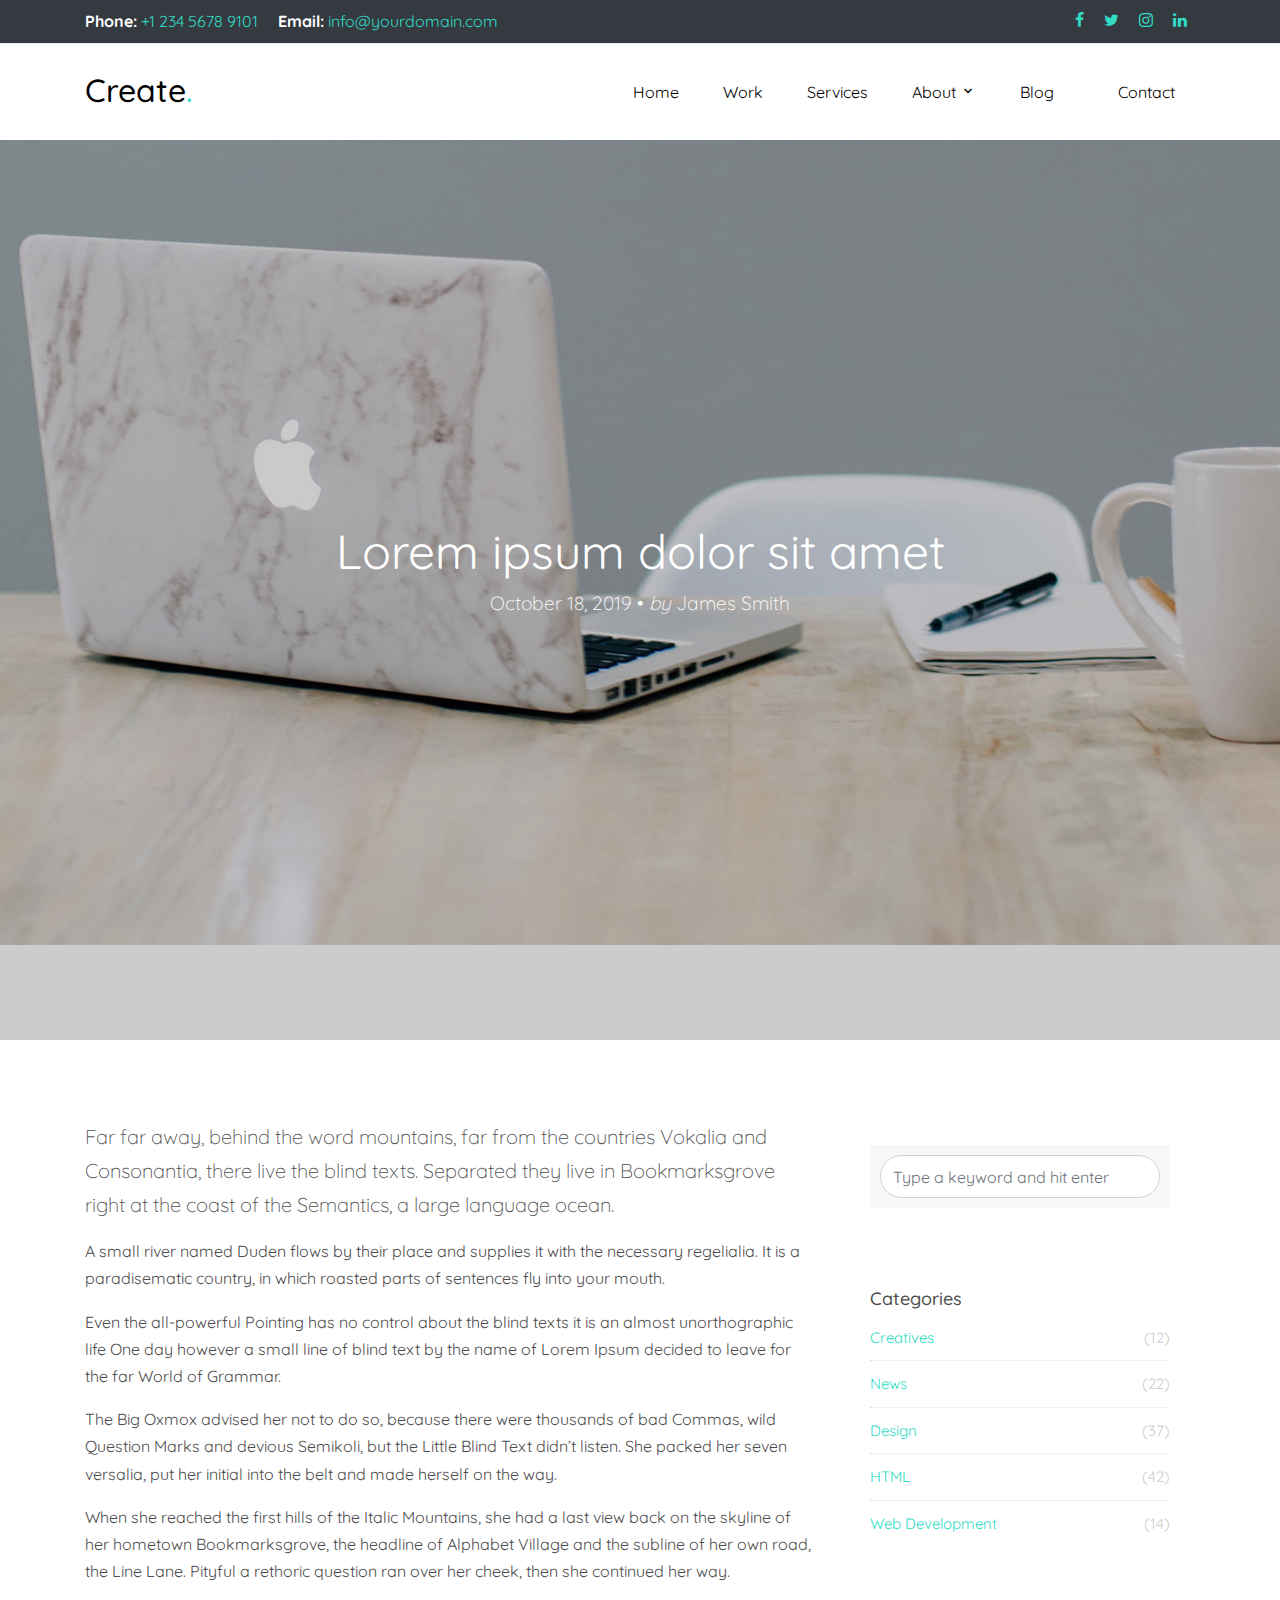
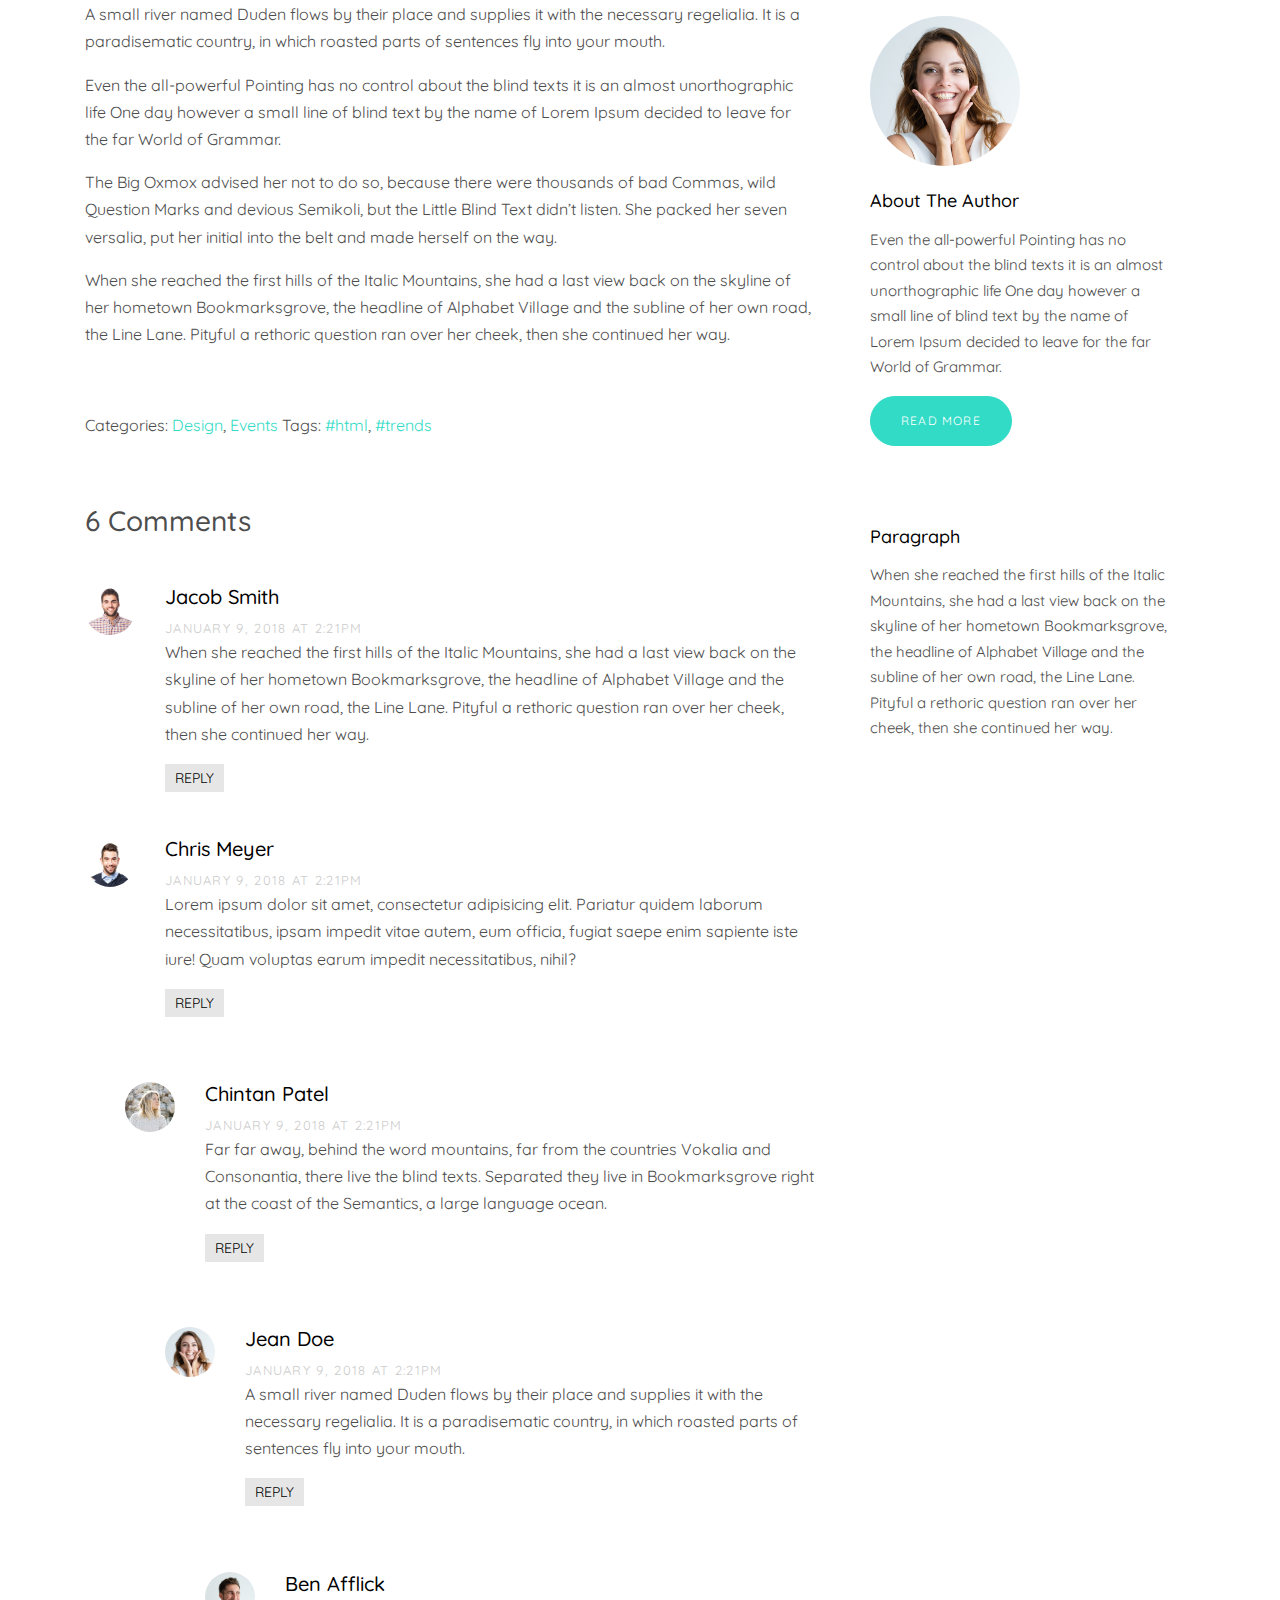
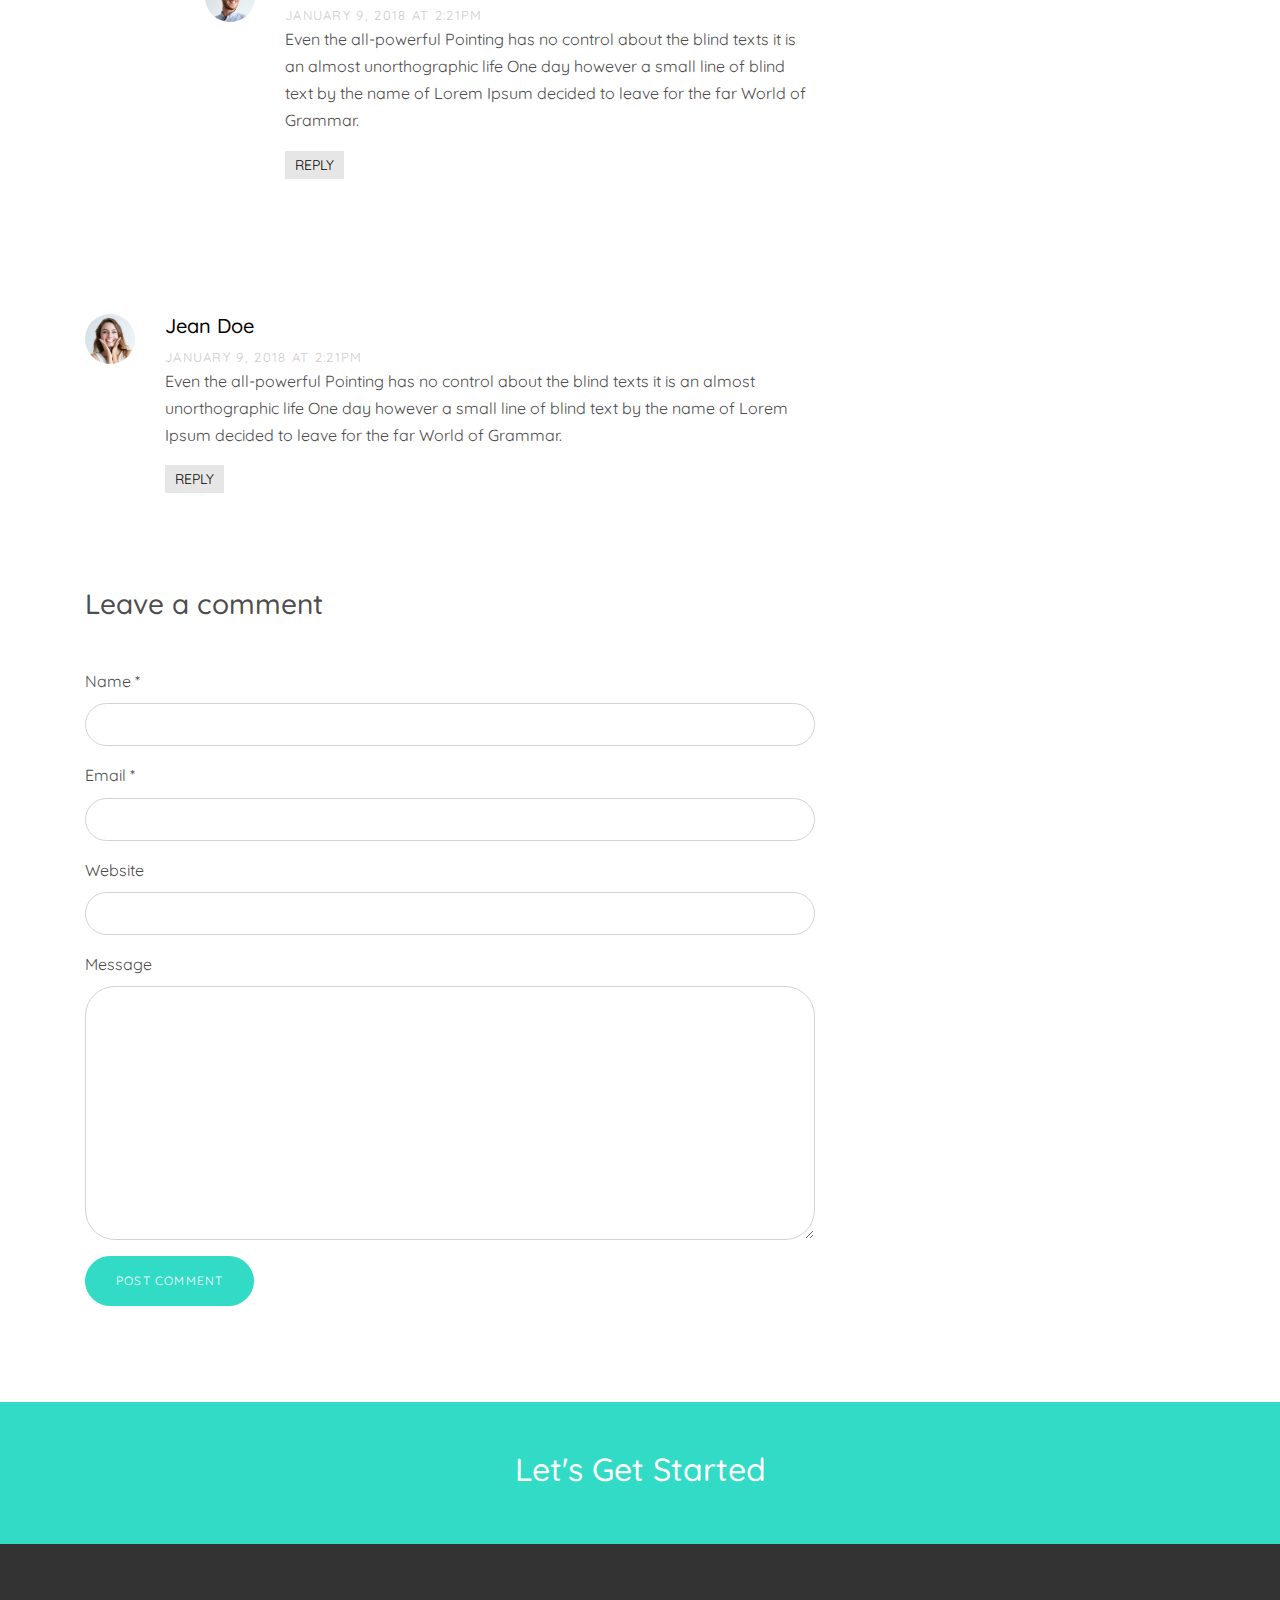
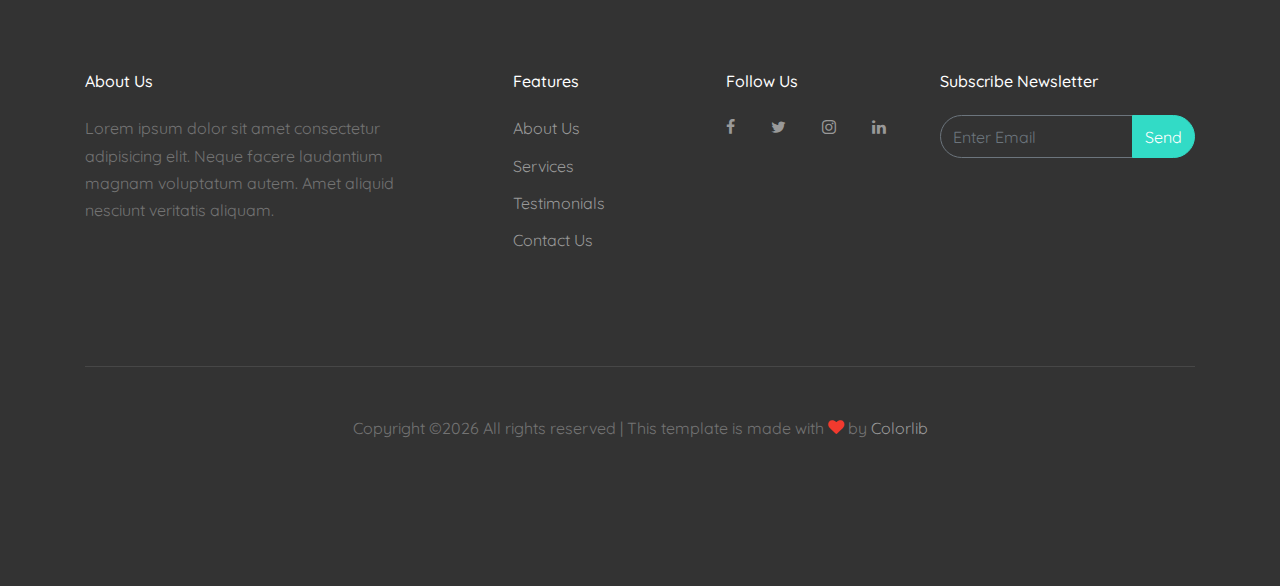
==== single.html @ a34c6e36 "Initial commit" ====
<!DOCTYPE html>
<html lang="en">
  <head>
    <title>Create &mdash; Onepage Website Template by Colorlib</title>
    <meta charset="utf-8">
    <meta name="viewport" content="width=device-width, initial-scale=1, shrink-to-fit=no">

    <link href="https://fonts.googleapis.com/css?family=Quicksand:300,400,500,700,900" rel="stylesheet">
    <link rel="stylesheet" href="fonts/icomoon/style.css">

    <link rel="stylesheet" href="css/bootstrap.min.css">
    <link rel="stylesheet" href="css/jquery-ui.css">
    <link rel="stylesheet" href="css/owl.carousel.min.css">
    <link rel="stylesheet" href="css/owl.theme.default.min.css">
    <link rel="stylesheet" href="css/owl.theme.default.min.css">

    <link rel="stylesheet" href="css/jquery.fancybox.min.css">

    <link rel="stylesheet" href="css/bootstrap-datepicker.css">

    <link rel="stylesheet" href="fonts/flaticon/font/flaticon.css">

    <link rel="stylesheet" href="css/aos.css">

    <link rel="stylesheet" href="css/style.css">
    
  </head>
  <body data-spy="scroll" data-target=".site-navbar-target" data-offset="300">
  
  <div class="site-wrap">

    <div class="site-mobile-menu site-navbar-target">
      <div class="site-mobile-menu-header">
        <div class="site-mobile-menu-close mt-3">
          <span class="icon-close2 js-menu-toggle"></span>
        </div>
      </div>
      <div class="site-mobile-menu-body"></div>
    </div>
   
    <div class="border-bottom top-bar py-2 bg-dark" id="home-section">
      <div class="container">
        <div class="row">
          <div class="col-md-6">
            <p class="mb-0">
              <span class="mr-3"><strong class="text-white">Phone:</strong> <a href="tel://#">+1 234 5678 9101</a></span>
              <span><strong class="text-white">Email:</strong> <a href="#">info@yourdomain.com</a></span>
            </p>
          </div>
          <div class="col-md-6">
            <ul class="social-media">
              <li><a href="#" class="p-2"><span class="icon-facebook"></span></a></li>
              <li><a href="#" class="p-2"><span class="icon-twitter"></span></a></li>
              <li><a href="#" class="p-2"><span class="icon-instagram"></span></a></li>
              <li><a href="#" class="p-2"><span class="icon-linkedin"></span></a></li>
            </ul>
          </div>
        </div>
      </div> 
    </div>

    <header class="site-navbar py-4 bg-white js-sticky-header site-navbar-target" role="banner">

      <div class="container">
        <div class="row align-items-center">
          
          <div class="col-11 col-xl-2">
            <h1 class="mb-0 site-logo"><a href="index.html" class="text-black h2 mb-0">Create<span class="text-primary">.</span> </a></h1>
          </div>
          <div class="col-12 col-md-10 d-none d-xl-block">
            <nav class="site-navigation position-relative text-right" role="navigation">

              <ul class="site-menu main-menu js-clone-nav mr-auto d-none d-lg-block">
                <li><a href="index.html#home-section" class="nav-link">Home</a></li>
                <li><a href="index.html#work-section" class="nav-link">Work</a></li>
                <li>
                  <a href="index.html#services-section" class="nav-link">Services</a>
                </li>
                <li class="has-children">
                  <a href="index.html#about-section" class="nav-link">About</a>
                  <ul class="dropdown">
                    <li><a href="index.html#about-section">Specialties</a></li>
                    <li><a href="index.html#team-section">Our Team</a></li>
                  </ul>
                </li>
                <li class="active"><a href="#blog-section" class="nav-link">Blog</a></li>
                <li><a href="#contact-section" class="nav-link">Contact</a></li>
              </ul>
            </nav>
          </div>


          <div class="d-inline-block d-xl-none ml-md-0 mr-auto py-3" style="position: relative; top: 3px;"><a href="#" class="site-menu-toggle js-menu-toggle text-black"><span class="icon-menu h3"></span></a></div>

        </div>
      </div>
      
    </header>

  

    <div class="site-blocks-cover overlay" style="background-image: url(images/hero_1.jpg);" data-aos="fade" data-stellar-background-ratio="0.5">
      <div class="container">
        <div class="row align-items-center justify-content-center text-center">

          <div class="col-md-12" data-aos="fade-up" data-aos-delay="400">
                        
            <div class="row justify-content-center mb-4">
              <div class="col-md-8 text-center">
                <h1>Lorem ipsum dolor sit amet</h1>
                <p class="lead">October 18, 2019 &bullet; <em>by</em> James Smith</p>
              </div>
            </div>

          </div>
        </div>
      </div>
    </div>  

    <div class="site-section">
      <div class="container">
        <div class="row">
          <div class="col-md-8 blog-content">
            <p class="lead">Far far away, behind the word mountains, far from the countries Vokalia and Consonantia, there live the blind texts. Separated they live in Bookmarksgrove right at the coast of the Semantics, a large language ocean.</p>
            <p>A small river named Duden flows by their place and supplies it with the necessary regelialia. It is a paradisematic country, in which roasted parts of sentences fly into your mouth.</p>

            <blockquote><p>Even the all-powerful Pointing has no control about the blind texts it is an almost unorthographic life One day however a small line of blind text by the name of Lorem Ipsum decided to leave for the far World of Grammar.</p></blockquote>

            <p>The Big Oxmox advised her not to do so, because there were thousands of bad Commas, wild Question Marks and devious Semikoli, but the Little Blind Text didn’t listen. She packed her seven versalia, put her initial into the belt and made herself on the way.</p>

            <p>When she reached the first hills of the Italic Mountains, she had a last view back on the skyline of her hometown Bookmarksgrove, the headline of Alphabet Village and the subline of her own road, the Line Lane. Pityful a rethoric question ran over her cheek, then she continued her way.</p>

            <p>A small river named Duden flows by their place and supplies it with the necessary regelialia. It is a paradisematic country, in which roasted parts of sentences fly into your mouth.</p>

            <blockquote><p>Even the all-powerful Pointing has no control about the blind texts it is an almost unorthographic life One day however a small line of blind text by the name of Lorem Ipsum decided to leave for the far World of Grammar.</p></blockquote>

            <p>The Big Oxmox advised her not to do so, because there were thousands of bad Commas, wild Question Marks and devious Semikoli, but the Little Blind Text didn’t listen. She packed her seven versalia, put her initial into the belt and made herself on the way.</p>
            
            <p>When she reached the first hills of the Italic Mountains, she had a last view back on the skyline of her hometown Bookmarksgrove, the headline of Alphabet Village and the subline of her own road, the Line Lane. Pityful a rethoric question ran over her cheek, then she continued her way.</p>


            <div class="pt-5">
              <p>Categories:  <a href="#">Design</a>, <a href="#">Events</a>  Tags: <a href="#">#html</a>, <a href="#">#trends</a></p>
            </div>


            <div class="pt-5">
              <h3 class="mb-5">6 Comments</h3>
              <ul class="comment-list">
                <li class="comment">
                  <div class="vcard bio">
                    <img src="images/person_2.jpg" alt="Image">
                  </div>
                  <div class="comment-body">
                    <h3>Jacob Smith</h3>
                    <div class="meta">January 9, 2018 at 2:21pm</div>
                    <p>When she reached the first hills of the Italic Mountains, she had a last view back on the skyline of her hometown Bookmarksgrove, the headline of Alphabet Village and the subline of her own road, the Line Lane. Pityful a rethoric question ran over her cheek, then she continued her way.</p>
                    <p><a href="#" class="reply">Reply</a></p>
                  </div>
                </li>

                <li class="comment">
                  <div class="vcard bio">
                    <img src="images/person_3.jpg" alt="Image">
                  </div>
                  <div class="comment-body">
                    <h3>Chris Meyer</h3>
                    <div class="meta">January 9, 2018 at 2:21pm</div>
                    <p>Lorem ipsum dolor sit amet, consectetur adipisicing elit. Pariatur quidem laborum necessitatibus, ipsam impedit vitae autem, eum officia, fugiat saepe enim sapiente iste iure! Quam voluptas earum impedit necessitatibus, nihil?</p>
                    <p><a href="#" class="reply">Reply</a></p>
                  </div>

                  <ul class="children">
                    <li class="comment">
                      <div class="vcard bio">
                        <img src="images/person_5.jpg" alt="Image">
                      </div>
                      <div class="comment-body">
                        <h3>Chintan Patel</h3>
                        <div class="meta">January 9, 2018 at 2:21pm</div>
                        <p>Far far away, behind the word mountains, far from the countries Vokalia and Consonantia, there live the blind texts. Separated they live in Bookmarksgrove right at the coast of the Semantics, a large language ocean.</p>
                        <p><a href="#" class="reply">Reply</a></p>
                      </div>


                      <ul class="children">
                        <li class="comment">
                          <div class="vcard bio">
                            <img src="images/person_1.jpg" alt="Image">
                          </div>
                          <div class="comment-body">
                            <h3>Jean Doe</h3>
                            <div class="meta">January 9, 2018 at 2:21pm</div>
                            <p>A small river named Duden flows by their place and supplies it with the necessary regelialia. It is a paradisematic country, in which roasted parts of sentences fly into your mouth.</p>
                            <p><a href="#" class="reply">Reply</a></p>
                          </div>

                            <ul class="children">
                              <li class="comment">
                                <div class="vcard bio">
                                  <img src="images/person_4.jpg" alt="Image">
                                </div>
                                <div class="comment-body">
                                  <h3>Ben Afflick</h3>
                                  <div class="meta">January 9, 2018 at 2:21pm</div>
                                  <p>Even the all-powerful Pointing has no control about the blind texts it is an almost unorthographic life One day however a small line of blind text by the name of Lorem Ipsum decided to leave for the far World of Grammar.</p>
                                  <p><a href="#" class="reply">Reply</a></p>
                                </div>
                              </li>
                            </ul>
                        </li>
                      </ul>
                    </li>
                  </ul>
                </li>

                <li class="comment">
                  <div class="vcard bio">
                    <img src="images/person_1.jpg" alt="Image">
                  </div>
                  <div class="comment-body">
                    <h3>Jean Doe</h3>
                    <div class="meta">January 9, 2018 at 2:21pm</div>
                    <p>Even the all-powerful Pointing has no control about the blind texts it is an almost unorthographic life One day however a small line of blind text by the name of Lorem Ipsum decided to leave for the far World of Grammar.</p>
                    <p><a href="#" class="reply">Reply</a></p>
                  </div>
                </li>
              </ul>
              <!-- END comment-list -->
              
              <div class="comment-form-wrap pt-5">
                <h3 class="mb-5">Leave a comment</h3>
                <form action="#" class="">
                  <div class="form-group">
                    <label for="name">Name *</label>
                    <input type="text" class="form-control" id="name">
                  </div>
                  <div class="form-group">
                    <label for="email">Email *</label>
                    <input type="email" class="form-control" id="email">
                  </div>
                  <div class="form-group">
                    <label for="website">Website</label>
                    <input type="url" class="form-control" id="website">
                  </div>

                  <div class="form-group">
                    <label for="message">Message</label>
                    <textarea name="" id="message" cols="30" rows="10" class="form-control"></textarea>
                  </div>
                  <div class="form-group">
                    <input type="submit" value="Post Comment" class="btn btn-primary btn-md text-white">
                  </div>

                </form>
              </div>
            </div>

          </div>
          <div class="col-md-4 sidebar">
            <div class="sidebar-box">
              <form action="#" class="search-form">
                <div class="form-group">
                  <span class="icon fa fa-search"></span>
                  <input type="text" class="form-control" placeholder="Type a keyword and hit enter">
                </div>
              </form>
            </div>
            <div class="sidebar-box">
              <div class="categories">
                <h3>Categories</h3>
                <li><a href="#">Creatives <span>(12)</span></a></li>
                <li><a href="#">News <span>(22)</span></a></li>
                <li><a href="#">Design <span>(37)</span></a></li>
                <li><a href="#">HTML <span>(42)</span></a></li>
                <li><a href="#">Web Development <span>(14)</span></a></li>
              </div>
            </div>
            <div class="sidebar-box">
              <img src="images/person_1.jpg" alt="Image" class="img-fluid mb-4 w-50 rounded-circle">
              <h3 class="text-black">About The Author</h3>
              <p>Even the all-powerful Pointing has no control about the blind texts it is an almost unorthographic life One day however a small line of blind text by the name of Lorem Ipsum decided to leave for the far World of Grammar.</p>
              <p><a href="#" class="btn btn-primary btn-md text-white">Read More</a></p>
            </div>

            <div class="sidebar-box">
              <h3 class="text-black">Paragraph</h3>
              <p>When she reached the first hills of the Italic Mountains, she had a last view back on the skyline of her hometown Bookmarksgrove, the headline of Alphabet Village and the subline of her own road, the Line Lane. Pityful a rethoric question ran over her cheek, then she continued her way.</p>
            </div>
          </div>
        </div>
      </div>
    </div>
    
    
    

    <a href="#" class="bg-primary py-5 d-block">
      <div class="container">
        <div class="row justify-content-center">
          <div class="col-md10"><h2 class="text-white">Let's Get Started</h2></div>
        </div>
      </div>  
    </a>
    
    <footer class="site-footer">
      <div class="container">
        <div class="row">
          <div class="col-md-9">
            <div class="row">
              <div class="col-md-5">
                <h2 class="footer-heading mb-4">About Us</h2>
                <p>Lorem ipsum dolor sit amet consectetur adipisicing elit. Neque facere laudantium magnam voluptatum autem. Amet aliquid nesciunt veritatis aliquam.</p>
              </div>
              <div class="col-md-3 ml-auto">
                <h2 class="footer-heading mb-4">Features</h2>
                <ul class="list-unstyled">
                  <li><a href="#">About Us</a></li>
                  <li><a href="#">Services</a></li>
                  <li><a href="#">Testimonials</a></li>
                  <li><a href="#">Contact Us</a></li>
                </ul>
              </div>
              <div class="col-md-3">
                <h2 class="footer-heading mb-4">Follow Us</h2>
                <a href="#" class="pl-0 pr-3"><span class="icon-facebook"></span></a>
                <a href="#" class="pl-3 pr-3"><span class="icon-twitter"></span></a>
                <a href="#" class="pl-3 pr-3"><span class="icon-instagram"></span></a>
                <a href="#" class="pl-3 pr-3"><span class="icon-linkedin"></span></a>
              </div>
            </div>
          </div>
          <div class="col-md-3">
            <h2 class="footer-heading mb-4">Subscribe Newsletter</h2>
            <form action="#" method="post">
              <div class="input-group mb-3">
                <input type="text" class="form-control border-secondary text-white bg-transparent" placeholder="Enter Email" aria-label="Enter Email" aria-describedby="button-addon2">
                <div class="input-group-append">
                  <button class="btn btn-primary text-white" type="button" id="button-addon2">Send</button>
                </div>
              </div>
            </form>
          </div>
        </div>
        <div class="row pt-5 mt-5 text-center">
          <div class="col-md-12">
            <div class="border-top pt-5">
            <p>
            <!-- Link back to Colorlib can't be removed. Template is licensed under CC BY 3.0. -->
            Copyright &copy;<script>document.write(new Date().getFullYear());</script> All rights reserved | This template is made with <i class="icon-heart text-danger" aria-hidden="true"></i> by <a href="https://colorlib.com" target="_blank" >Colorlib</a>
            <!-- Link back to Colorlib can't be removed. Template is licensed under CC BY 3.0. -->
            </p>
            </div>
          </div>
          
        </div>
      </div>
    </footer>

  </div> <!-- .site-wrap -->

  <script src="js/jquery-3.3.1.min.js"></script>
  <script src="js/jquery-migrate-3.0.1.min.js"></script>
  <script src="js/jquery-ui.js"></script>
  <script src="js/popper.min.js"></script>
  <script src="js/bootstrap.min.js"></script>
  <script src="js/owl.carousel.min.js"></script>
  <script src="js/jquery.stellar.min.js"></script>
  <script src="js/jquery.countdown.min.js"></script>
  <script src="js/bootstrap-datepicker.min.js"></script>
  <script src="js/jquery.easing.1.3.js"></script>
  <script src="js/aos.js"></script>
  <script src="js/jquery.fancybox.min.js"></script>
  <script src="js/jquery.sticky.js"></script>

  
  <script src="js/main.js"></script>
  


  </body>
</html>
---- fonts/icomoon/style.css ----
@font-face {
  font-family: 'icomoon';
  src:  url('fonts/icomoon.eot?10si43');
  src:  url('fonts/icomoon.eot?10si43#iefix') format('embedded-opentype'),
    url('fonts/icomoon.ttf?10si43') format('truetype'),
    url('fonts/icomoon.woff?10si43') format('woff'),
    url('fonts/icomoon.svg?10si43#icomoon') format('svg');
  font-weight: normal;
  font-style: normal;
}

[class^="icon-"], [class*=" icon-"] {
  /* use !important to prevent issues with browser extensions that change fonts */
  font-family: 'icomoon' !important;
  speak: none;
  font-style: normal;
  font-weight: normal;
  font-variant: normal;
  text-transform: none;
  line-height: 1;

  /* Better Font Rendering =========== */
  -webkit-font-smoothing: antialiased;
  -moz-osx-font-smoothing: grayscale;
}

.icon-asterisk:before {
  content: "\f069";
}
.icon-plus:before {
  content: "\f067";
}
.icon-question:before {
  content: "\f128";
}
.icon-minus:before {
  content: "\f068";
}
.icon-glass:before {
  content: "\f000";
}
.icon-music:before {
  content: "\f001";
}
.icon-search:before {
  content: "\f002";
}
.icon-envelope-o:before {
  content: "\f003";
}
.icon-heart:before {
  content: "\f004";
}
.icon-star:before {
  content: "\f005";
}
.icon-star-o:before {
  content: "\f006";
}
.icon-user:before {
  content: "\f007";
}
.icon-film:before {
  content: "\f008";
}
.icon-th-large:before {
  content: "\f009";
}
.icon-th:before {
  content: "\f00a";
}
.icon-th-list:before {
  content: "\f00b";
}
.icon-check:before {
  content: "\f00c";
}
.icon-close:before {
  content: "\f00d";
}
.icon-remove:before {
  content: "\f00d";
}
.icon-times:before {
  content: "\f00d";
}
.icon-search-plus:before {
  content: "\f00e";
}
.icon-search-minus:before {
  content: "\f010";
}
.icon-power-off:before {
  content: "\f011";
}
.icon-signal:before {
  content: "\f012";
}
.icon-cog:before {
  content: "\f013";
}
.icon-gear:before {
  content: "\f013";
}
.icon-trash-o:before {
  content: "\f014";
}
.icon-home:before {
  content: "\f015";
}
.icon-file-o:before {
  content: "\f016";
}
.icon-clock-o:before {
  content: "\f017";
}
.icon-road:before {
  content: "\f018";
}
.icon-download:before {
  content: "\f019";
}
.icon-arrow-circle-o-down:before {
  content: "\f01a";
}
.icon-arrow-circle-o-up:before {
  content: "\f01b";
}
.icon-inbox:before {
  content: "\f01c";
}
.icon-play-circle-o:before {
  content: "\f01d";
}
.icon-repeat:before {
  content: "\f01e";
}
.icon-rotate-right:before {
  content: "\f01e";
}
.icon-refresh:before {
  content: "\f021";
}
.icon-list-alt:before {
  content: "\f022";
}
.icon-lock:before {
  content: "\f023";
}
.icon-flag:before {
  content: "\f024";
}
.icon-headphones:before {
  content: "\f025";
}
.icon-volume-off:before {
  content: "\f026";
}
.icon-volume-down:before {
  content: "\f027";
}
.icon-volume-up:before {
  content: "\f028";
}
.icon-qrcode:before {
  content: "\f029";
}
.icon-barcode:before {
  content: "\f02a";
}
.icon-tag:before {
  content: "\f02b";
}
.icon-tags:before {
  content: "\f02c";
}
.icon-book:before {
  content: "\f02d";
}
.icon-bookmark:before {
  content: "\f02e";
}
.icon-print:before {
  content: "\f02f";
}
.icon-camera:before {
  content: "\f030";
}
.icon-font:before {
  content: "\f031";
}
.icon-bold:before {
  content: "\f032";
}
.icon-italic:before {
  content: "\f033";
}
.icon-text-height:before {
  content: "\f034";
}
.icon-text-width:before {
  content: "\f035";
}
.icon-align-left:before {
  content: "\f036";
}
.icon-align-center:before {
  content: "\f037";
}
.icon-align-right:before {
  content: "\f038";
}
.icon-align-justify:before {
  content: "\f039";
}
.icon-list:before {
  content: "\f03a";
}
.icon-dedent:before {
  content: "\f03b";
}
.icon-outdent:before {
  content: "\f03b";
}
.icon-indent:before {
  content: "\f03c";
}
.icon-video-camera:before {
  content: "\f03d";
}
.icon-image:before {
  content: "\f03e";
}
.icon-photo:before {
  content: "\f03e";
}
.icon-picture-o:before {
  content: "\f03e";
}
.icon-pencil:before {
  content: "\f040";
}
.icon-map-marker:before {
  content: "\f041";
}
.icon-adjust:before {
  content: "\f042";
}
.icon-tint:before {
  content: "\f043";
}
.icon-edit:before {
  content: "\f044";
}
.icon-pencil-square-o:before {
  content: "\f044";
}
.icon-share-square-o:before {
  content: "\f045";
}
.icon-check-square-o:before {
  content: "\f046";
}
.icon-arrows:before {
  content: "\f047";
}
.icon-step-backward:before {
  content: "\f048";
}
.icon-fast-backward:before {
  content: "\f049";
}
.icon-backward:before {
  content: "\f04a";
}
.icon-play:before {
  content: "\f04b";
}
.icon-pause:before {
  content: "\f04c";
}
.icon-stop:before {
  content: "\f04d";
}
.icon-forward:before {
  content: "\f04e";
}
.icon-fast-forward:before {
  content: "\f050";
}
.icon-step-forward:before {
  content: "\f051";
}
.icon-eject:before {
  content: "\f052";
}
.icon-chevron-left:before {
  content: "\f053";
}
.icon-chevron-right:before {
  content: "\f054";
}
.icon-plus-circle:before {
  content: "\f055";
}
.icon-minus-circle:before {
  content: "\f056";
}
.icon-times-circle:before {
  content: "\f057";
}
.icon-check-circle:before {
  content: "\f058";
}
.icon-question-circle:before {
  content: "\f059";
}
.icon-info-circle:before {
  content: "\f05a";
}
.icon-crosshairs:before {
  content: "\f05b";
}
.icon-times-circle-o:before {
  content: "\f05c";
}
.icon-check-circle-o:before {
  content: "\f05d";
}
.icon-ban:before {
  content: "\f05e";
}
.icon-arrow-left:before {
  content: "\f060";
}
.icon-arrow-right:before {
  content: "\f061";
}
.icon-arrow-up:before {
  content: "\f062";
}
.icon-arrow-down:before {
  content: "\f063";
}
.icon-mail-forward:before {
  content: "\f064";
}
.icon-share:before {
  content: "\f064";
}
.icon-expand:before {
  content: "\f065";
}
.icon-compress:before {
  content: "\f066";
}
.icon-exclamation-circle:before {
  content: "\f06a";
}
.icon-gift:before {
  content: "\f06b";
}
.icon-leaf:before {
  content: "\f06c";
}
.icon-fire:before {
  content: "\f06d";
}
.icon-eye:before {
  content: "\f06e";
}
.icon-eye-slash:before {
  content: "\f070";
}
.icon-exclamation-triangle:before {
  content: "\f071";
}
.icon-warning:before {
  content: "\f071";
}
.icon-plane:before {
  content: "\f072";
}
.icon-calendar:before {
  content: "\f073";
}
.icon-random:before {
  content: "\f074";
}
.icon-comment:before {
  content: "\f075";
}
.icon-magnet:before {
  content: "\f076";
}
.icon-chevron-up:before {
  content: "\f077";
}
.icon-chevron-down:before {
  content: "\f078";
}
.icon-retweet:before {
  content: "\f079";
}
.icon-shopping-cart:before {
  content: "\f07a";
}
.icon-folder:before {
  content: "\f07b";
}
.icon-folder-open:before {
  content: "\f07c";
}
.icon-arrows-v:before {
  content: "\f07d";
}
.icon-arrows-h:before {
  content: "\f07e";
}
.icon-bar-chart:before {
  content: "\f080";
}
.icon-bar-chart-o:before {
  content: "\f080";
}
.icon-twitter-square:before {
  content: "\f081";
}
.icon-facebook-square:before {
  content: "\f082";
}
.icon-camera-retro:before {
  content: "\f083";
}
.icon-key:before {
  content: "\f084";
}
.icon-cogs:before {
  content: "\f085";
}
.icon-gears:before {
  content: "\f085";
}
.icon-comments:before {
  content: "\f086";
}
.icon-thumbs-o-up:before {
  content: "\f087";
}
.icon-thumbs-o-down:before {
  content: "\f088";
}
.icon-star-half:before {
  content: "\f089";
}
.icon-heart-o:before {
  content: "\f08a";
}
.icon-sign-out:before {
  content: "\f08b";
}
.icon-linkedin-square:before {
  content: "\f08c";
}
.icon-thumb-tack:before {
  content: "\f08d";
}
.icon-external-link:before {
  content: "\f08e";
}
.icon-sign-in:before {
  content: "\f090";
}
.icon-trophy:before {
  content: "\f091";
}
.icon-github-square:before {
  content: "\f092";
}
.icon-upload:before {
  content: "\f093";
}
.icon-lemon-o:before {
  content: "\f094";
}
.icon-phone:before {
  content: "\f095";
}
.icon-square-o:before {
  content: "\f096";
}
.icon-bookmark-o:before {
  content: "\f097";
}
.icon-phone-square:before {
  content: "\f098";
}
.icon-twitter:before {
  content: "\f099";
}
.icon-facebook:before {
  content: "\f09a";
}
.icon-facebook-f:before {
  content: "\f09a";
}
.icon-github:before {
  content: "\f09b";
}
.icon-unlock:before {
  content: "\f09c";
}
.icon-credit-card:before {
  content: "\f09d";
}
.icon-feed:before {
  content: "\f09e";
}
.icon-rss:before {
  content: "\f09e";
}
.icon-hdd-o:before {
  content: "\f0a0";
}
.icon-bullhorn:before {
  content: "\f0a1";
}
.icon-bell-o:before {
  content: "\f0a2";
}
.icon-certificate:before {
  content: "\f0a3";
}
.icon-hand-o-right:before {
  content: "\f0a4";
}
.icon-hand-o-left:before {
  content: "\f0a5";
}
.icon-hand-o-up:before {
  content: "\f0a6";
}
.icon-hand-o-down:before {
  content: "\f0a7";
}
.icon-arrow-circle-left:before {
  content: "\f0a8";
}
.icon-arrow-circle-right:before {
  content: "\f0a9";
}
.icon-arrow-circle-up:before {
  content: "\f0aa";
}
.icon-arrow-circle-down:before {
  content: "\f0ab";
}
.icon-globe:before {
  content: "\f0ac";
}
.icon-wrench:before {
  content: "\f0ad";
}
.icon-tasks:before {
  content: "\f0ae";
}
.icon-filter:before {
  content: "\f0b0";
}
.icon-briefcase:before {
  content: "\f0b1";
}
.icon-arrows-alt:before {
  content: "\f0b2";
}
.icon-group:before {
  content: "\f0c0";
}
.icon-users:before {
  content: "\f0c0";
}
.icon-chain:before {
  content: "\f0c1";
}
.icon-link:before {
  content: "\f0c1";
}
.icon-cloud:before {
  content: "\f0c2";
}
.icon-flask:before {
  content: "\f0c3";
}
.icon-cut:before {
  content: "\f0c4";
}
.icon-scissors:before {
  content: "\f0c4";
}
.icon-copy:before {
  content: "\f0c5";
}
.icon-files-o:before {
  content: "\f0c5";
}
.icon-paperclip:before {
  content: "\f0c6";
}
.icon-floppy-o:before {
  content: "\f0c7";
}
.icon-save:before {
  content: "\f0c7";
}
.icon-square:before {
  content: "\f0c8";
}
.icon-bars:before {
  content: "\f0c9";
}
.icon-navicon:before {
  content: "\f0c9";
}
.icon-reorder:before {
  content: "\f0c9";
}
.icon-list-ul:before {
  content: "\f0ca";
}
.icon-list-ol:before {
  content: "\f0cb";
}
.icon-strikethrough:before {
  content: "\f0cc";
}
.icon-underline:before {
  content: "\f0cd";
}
.icon-table:before {
  content: "\f0ce";
}
.icon-magic:before {
  content: "\f0d0";
}
.icon-truck:before {
  content: "\f0d1";
}
.icon-pinterest:before {
  content: "\f0d2";
}
.icon-pinterest-square:before {
  content: "\f0d3";
}
.icon-google-plus-square:before {
  content: "\f0d4";
}
.icon-google-plus:before {
  content: "\f0d5";
}
.icon-money:before {
  content: "\f0d6";
}
.icon-caret-down:before {
  content: "\f0d7";
}
.icon-caret-up:before {
  content: "\f0d8";
}
.icon-caret-left:before {
  content: "\f0d9";
}
.icon-caret-right:before {
  content: "\f0da";
}
.icon-columns:before {
  content: "\f0db";
}
.icon-sort:before {
  content: "\f0dc";
}
.icon-unsorted:before {
  content: "\f0dc";
}
.icon-sort-desc:before {
  content: "\f0dd";
}
.icon-sort-down:before {
  content: "\f0dd";
}
.icon-sort-asc:before {
  content: "\f0de";
}
.icon-sort-up:before {
  content: "\f0de";
}
.icon-envelope:before {
  content: "\f0e0";
}
.icon-linkedin:before {
  content: "\f0e1";
}
.icon-rotate-left:before {
  content: "\f0e2";
}
.icon-undo:before {
  content: "\f0e2";
}
.icon-gavel:before {
  content: "\f0e3";
}
.icon-legal:before {
  content: "\f0e3";
}
.icon-dashboard:before {
  content: "\f0e4";
}
.icon-tachometer:before {
  content: "\f0e4";
}
.icon-comment-o:before {
  content: "\f0e5";
}
.icon-comments-o:before {
  content: "\f0e6";
}
.icon-bolt:before {
  content: "\f0e7";
}
.icon-flash:before {
  content: "\f0e7";
}
.icon-sitemap:before {
  content: "\f0e8";
}
.icon-umbrella:before {
  content: "\f0e9";
}
.icon-clipboard:before {
  content: "\f0ea";
}
.icon-paste:before {
  content: "\f0ea";
}
.icon-lightbulb-o:before {
  content: "\f0eb";
}
.icon-exchange:before {
  content: "\f0ec";
}
.icon-cloud-download:before {
  content: "\f0ed";
}
.icon-cloud-upload:before {
  content: "\f0ee";
}
.icon-user-md:before {
  content: "\f0f0";
}
.icon-stethoscope:before {
  content: "\f0f1";
}
.icon-suitcase:before {
  content: "\f0f2";
}
.icon-bell:before {
  content: "\f0f3";
}
.icon-coffee:before {
  content: "\f0f4";
}
.icon-cutlery:before {
  content: "\f0f5";
}
.icon-file-text-o:before {
  content: "\f0f6";
}
.icon-building-o:before {
  content: "\f0f7";
}
.icon-hospital-o:before {
  content: "\f0f8";
}
.icon-ambulance:before {
  content: "\f0f9";
}
.icon-medkit:before {
  content: "\f0fa";
}
.icon-fighter-jet:before {
  content: "\f0fb";
}
.icon-beer:before {
  content: "\f0fc";
}
.icon-h-square:before {
  content: "\f0fd";
}
.icon-plus-square:before {
  content: "\f0fe";
}
.icon-angle-double-left:before {
  content: "\f100";
}
.icon-angle-double-right:before {
  content: "\f101";
}
.icon-angle-double-up:before {
  content: "\f102";
}
.icon-angle-double-down:before {
  content: "\f103";
}
.icon-angle-left:before {
  content: "\f104";
}
.icon-angle-right:before {
  content: "\f105";
}
.icon-angle-up:before {
  content: "\f106";
}
.icon-angle-down:before {
  content: "\f107";
}
.icon-desktop:before {
  content: "\f108";
}
.icon-laptop:before {
  content: "\f109";
}
.icon-tablet:before {
  content: "\f10a";
}
.icon-mobile:before {
  content: "\f10b";
}
.icon-mobile-phone:before {
  content: "\f10b";
}
.icon-circle-o:before {
  content: "\f10c";
}
.icon-quote-left:before {
  content: "\f10d";
}
.icon-quote-right:before {
  content: "\f10e";
}
.icon-spinner:before {
  content: "\f110";
}
.icon-circle:before {
  content: "\f111";
}
.icon-mail-reply:before {
  content: "\f112";
}
.icon-reply:before {
  content: "\f112";
}
.icon-github-alt:before {
  content: "\f113";
}
.icon-folder-o:before {
  content: "\f114";
}
.icon-folder-open-o:before {
  content: "\f115";
}
.icon-smile-o:before {
  content: "\f118";
}
.icon-frown-o:before {
  content: "\f119";
}
.icon-meh-o:before {
  content: "\f11a";
}
.icon-gamepad:before {
  content: "\f11b";
}
.icon-keyboard-o:before {
  content: "\f11c";
}
.icon-flag-o:before {
  content: "\f11d";
}
.icon-flag-checkered:before {
  content: "\f11e";
}
.icon-terminal:before {
  content: "\f120";
}
.icon-code:before {
  content: "\f121";
}
.icon-mail-reply-all:before {
  content: "\f122";
}
.icon-reply-all:before {
  content: "\f122";
}
.icon-star-half-empty:before {
  content: "\f123";
}
.icon-star-half-full:before {
  content: "\f123";
}
.icon-star-half-o:before {
  content: "\f123";
}
.icon-location-arrow:before {
  content: "\f124";
}
.icon-crop:before {
  content: "\f125";
}
.icon-code-fork:before {
  content: "\f126";
}
.icon-chain-broken:before {
  content: "\f127";
}
.icon-unlink:before {
  content: "\f127";
}
.icon-info:before {
  content: "\f129";
}
.icon-exclamation:before {
  content: "\f12a";
}
.icon-superscript:before {
  content: "\f12b";
}
.icon-subscript:before {
  content: "\f12c";
}
.icon-eraser:before {
  content: "\f12d";
}
.icon-puzzle-piece:before {
  content: "\f12e";
}
.icon-microphone:before {
  content: "\f130";
}
.icon-microphone-slash:before {
  content: "\f131";
}
.icon-shield:before {
  content: "\f132";
}
.icon-calendar-o:before {
  content: "\f133";
}
.icon-fire-extinguisher:before {
  content: "\f134";
}
.icon-rocket:before {
  content: "\f135";
}
.icon-maxcdn:before {
  content: "\f136";
}
.icon-chevron-circle-left:before {
  content: "\f137";
}
.icon-chevron-circle-right:before {
  content: "\f138";
}
.icon-chevron-circle-up:before {
  content: "\f139";
}
.icon-chevron-circle-down:before {
  content: "\f13a";
}
.icon-html5:before {
  content: "\f13b";
}
.icon-css3:before {
  content: "\f13c";
}
.icon-anchor:before {
  content: "\f13d";
}
.icon-unlock-alt:before {
  content: "\f13e";
}
.icon-bullseye:before {
  content: "\f140";
}
.icon-ellipsis-h:before {
  content: "\f141";
}
.icon-ellipsis-v:before {
  content: "\f142";
}
.icon-rss-square:before {
  content: "\f143";
}
.icon-play-circle:before {
  content: "\f144";
}
.icon-ticket:before {
  content: "\f145";
}
.icon-minus-square:before {
  content: "\f146";
}
.icon-minus-square-o:before {
  content: "\f147";
}
.icon-level-up:before {
  content: "\f148";
}
.icon-level-down:before {
  content: "\f149";
}
.icon-check-square:before {
  content: "\f14a";
}
.icon-pencil-square:before {
  content: "\f14b";
}
.icon-external-link-square:before {
  content: "\f14c";
}
.icon-share-square:before {
  content: "\f14d";
}
.icon-compass:before {
  content: "\f14e";
}
.icon-caret-square-o-down:before {
  content: "\f150";
}
.icon-toggle-down:before {
  content: "\f150";
}
.icon-caret-square-o-up:before {
  content: "\f151";
}
.icon-toggle-up:before {
  content: "\f151";
}
.icon-caret-square-o-right:before {
  content: "\f152";
}
.icon-toggle-right:before {
  content: "\f152";
}
.icon-eur:before {
  content: "\f153";
}
.icon-euro:before {
  content: "\f153";
}
.icon-gbp:before {
  content: "\f154";
}
.icon-dollar:before {
  content: "\f155";
}
.icon-usd:before {
  content: "\f155";
}
.icon-inr:before {
  content: "\f156";
}
.icon-rupee:before {
  content: "\f156";
}
.icon-cny:before {
  content: "\f157";
}
.icon-jpy:before {
  content: "\f157";
}
.icon-rmb:before {
  content: "\f157";
}
.icon-yen:before {
  content: "\f157";
}
.icon-rouble:before {
  content: "\f158";
}
.icon-rub:before {
  content: "\f158";
}
.icon-ruble:before {
  content: "\f158";
}
.icon-krw:before {
  content: "\f159";
}
.icon-won:before {
  content: "\f159";
}
.icon-bitcoin:before {
  content: "\f15a";
}
.icon-btc:before {
  content: "\f15a";
}
.icon-file:before {
  content: "\f15b";
}
.icon-file-text:before {
  content: "\f15c";
}
.icon-sort-alpha-asc:before {
  content: "\f15d";
}
.icon-sort-alpha-desc:before {
  content: "\f15e";
}
.icon-sort-amount-asc:before {
  content: "\f160";
}
.icon-sort-amount-desc:before {
  content: "\f161";
}
.icon-sort-numeric-asc:before {
  content: "\f162";
}
.icon-sort-numeric-desc:before {
  content: "\f163";
}
.icon-thumbs-up:before {
  content: "\f164";
}
.icon-thumbs-down:before {
  content: "\f165";
}
.icon-youtube-square:before {
  content: "\f166";
}
.icon-youtube:before {
  content: "\f167";
}
.icon-xing:before {
  content: "\f168";
}
.icon-xing-square:before {
  content: "\f169";
}
.icon-youtube-play:before {
  content: "\f16a";
}
.icon-dropbox:before {
  content: "\f16b";
}
.icon-stack-overflow:before {
  content: "\f16c";
}
.icon-instagram:before {
  content: "\f16d";
}
.icon-flickr:before {
  content: "\f16e";
}
.icon-adn:before {
  content: "\f170";
}
.icon-bitbucket:before {
  content: "\f171";
}
.icon-bitbucket-square:before {
  content: "\f172";
}
.icon-tumblr:before {
  content: "\f173";
}
.icon-tumblr-square:before {
  content: "\f174";
}
.icon-long-arrow-down:before {
  content: "\f175";
}
.icon-long-arrow-up:before {
  content: "\f176";
}
.icon-long-arrow-left:before {
  content: "\f177";
}
.icon-long-arrow-right:before {
  content: "\f178";
}
.icon-apple:before {
  content: "\f179";
}
.icon-windows:before {
  content: "\f17a";
}
.icon-android:before {
  content: "\f17b";
}
.icon-linux:before {
  content: "\f17c";
}
.icon-dribbble:before {
  content: "\f17d";
}
.icon-skype:before {
  content: "\f17e";
}
.icon-foursquare:before {
  content: "\f180";
}
.icon-trello:before {
  content: "\f181";
}
.icon-female:before {
  content: "\f182";
}
.icon-male:before {
  content: "\f183";
}
.icon-gittip:before {
  content: "\f184";
}
.icon-gratipay:before {
  content: "\f184";
}
.icon-sun-o:before {
  content: "\f185";
}
.icon-moon-o:before {
  content: "\f186";
}
.icon-archive:before {
  content: "\f187";
}
.icon-bug:before {
  content: "\f188";
}
.icon-vk:before {
  content: "\f189";
}
.icon-weibo:before {
  content: "\f18a";
}
.icon-renren:before {
  content: "\f18b";
}
.icon-pagelines:before {
  content: "\f18c";
}
.icon-stack-exchange:before {
  content: "\f18d";
}
.icon-arrow-circle-o-right:before {
  content: "\f18e";
}
.icon-arrow-circle-o-left:before {
  content: "\f190";
}
.icon-caret-square-o-left:before {
  content: "\f191";
}
.icon-toggle-left:before {
  content: "\f191";
}
.icon-dot-circle-o:before {
  content: "\f192";
}
.icon-wheelchair:before {
  content: "\f193";
}
.icon-vimeo-square:before {
  content: "\f194";
}
.icon-try:before {
  content: "\f195";
}
.icon-turkish-lira:before {
  content: "\f195";
}
.icon-plus-square-o:before {
  content: "\f196";
}
.icon-space-shuttle:before {
  content: "\f197";
}
.icon-slack:before {
  content: "\f198";
}
.icon-envelope-square:before {
  content: "\f199";
}
.icon-wordpress:before {
  content: "\f19a";
}
.icon-openid:before {
  content: "\f19b";
}
.icon-bank:before {
  content: "\f19c";
}
.icon-institution:before {
  content: "\f19c";
}
.icon-university:before {
  content: "\f19c";
}
.icon-graduation-cap:before {
  content: "\f19d";
}
.icon-mortar-board:before {
  content: "\f19d";
}
.icon-yahoo:before {
  content: "\f19e";
}
.icon-google:before {
  content: "\f1a0";
}
.icon-reddit:before {
  content: "\f1a1";
}
.icon-reddit-square:before {
  content: "\f1a2";
}
.icon-stumbleupon-circle:before {
  content: "\f1a3";
}
.icon-stumbleupon:before {
  content: "\f1a4";
}
.icon-delicious:before {
  content: "\f1a5";
}
.icon-digg:before {
  content: "\f1a6";
}
.icon-pied-piper-pp:before {
  content: "\f1a7";
}
.icon-pied-piper-alt:before {
  content: "\f1a8";
}
.icon-drupal:before {
  content: "\f1a9";
}
.icon-joomla:before {
  content: "\f1aa";
}
.icon-language:before {
  content: "\f1ab";
}
.icon-fax:before {
  content: "\f1ac";
}
.icon-building:before {
  content: "\f1ad";
}
.icon-child:before {
  content: "\f1ae";
}
.icon-paw:before {
  content: "\f1b0";
}
.icon-spoon:before {
  content: "\f1b1";
}
.icon-cube:before {
  content: "\f1b2";
}
.icon-cubes:before {
  content: "\f1b3";
}
.icon-behance:before {
  content: "\f1b4";
}
.icon-behance-square:before {
  content: "\f1b5";
}
.icon-steam:before {
  content: "\f1b6";
}
.icon-steam-square:before {
  content: "\f1b7";
}
.icon-recycle:before {
  content: "\f1b8";
}
.icon-automobile:before {
  content: "\f1b9";
}
.icon-car:before {
  content: "\f1b9";
}
.icon-cab:before {
  content: "\f1ba";
}
.icon-taxi:before {
  content: "\f1ba";
}
.icon-tree:before {
  content: "\f1bb";
}
.icon-spotify:before {
  content: "\f1bc";
}
.icon-deviantart:before {
  content: "\f1bd";
}
.icon-soundcloud:before {
  content: "\f1be";
}
.icon-database:before {
  content: "\f1c0";
}
.icon-file-pdf-o:before {
  content: "\f1c1";
}
.icon-file-word-o:before {
  content: "\f1c2";
}
.icon-file-excel-o:before {
  content: "\f1c3";
}
.icon-file-powerpoint-o:before {
  content: "\f1c4";
}
.icon-file-image-o:before {
  content: "\f1c5";
}
.icon-file-photo-o:before {
  content: "\f1c5";
}
.icon-file-picture-o:before {
  content: "\f1c5";
}
.icon-file-archive-o:before {
  content: "\f1c6";
}
.icon-file-zip-o:before {
  content: "\f1c6";
}
.icon-file-audio-o:before {
  content: "\f1c7";
}
.icon-file-sound-o:before {
  content: "\f1c7";
}
.icon-file-movie-o:before {
  content: "\f1c8";
}
.icon-file-video-o:before {
  content: "\f1c8";
}
.icon-file-code-o:before {
  content: "\f1c9";
}
.icon-vine:before {
  content: "\f1ca";
}
.icon-codepen:before {
  content: "\f1cb";
}
.icon-jsfiddle:before {
  content: "\f1cc";
}
.icon-life-bouy:before {
  content: "\f1cd";
}
.icon-life-buoy:before {
  content: "\f1cd";
}
.icon-life-ring:before {
  content: "\f1cd";
}
.icon-life-saver:before {
  content: "\f1cd";
}
.icon-support:before {
  content: "\f1cd";
}
.icon-circle-o-notch:before {
  content: "\f1ce";
}
.icon-ra:before {
  content: "\f1d0";
}
.icon-rebel:before {
  content: "\f1d0";
}
.icon-resistance:before {
  content: "\f1d0";
}
.icon-empire:before {
  content: "\f1d1";
}
.icon-ge:before {
  content: "\f1d1";
}
.icon-git-square:before {
  content: "\f1d2";
}
.icon-git:before {
  content: "\f1d3";
}
.icon-hacker-news:before {
  content: "\f1d4";
}
.icon-y-combinator-square:before {
  content: "\f1d4";
}
.icon-yc-square:before {
  content: "\f1d4";
}
.icon-tencent-weibo:before {
  content: "\f1d5";
}
.icon-qq:before {
  content: "\f1d6";
}
.icon-wechat:before {
  content: "\f1d7";
}
.icon-weixin:before {
  content: "\f1d7";
}
.icon-paper-plane:before {
  content: "\f1d8";
}
.icon-send:before {
  content: "\f1d8";
}
.icon-paper-plane-o:before {
  content: "\f1d9";
}
.icon-send-o:before {
  content: "\f1d9";
}
.icon-history:before {
  content: "\f1da";
}
.icon-circle-thin:before {
  content: "\f1db";
}
.icon-header:before {
  content: "\f1dc";
}
.icon-paragraph:before {
  content: "\f1dd";
}
.icon-sliders:before {
  content: "\f1de";
}
.icon-share-alt:before {
  content: "\f1e0";
}
.icon-share-alt-square:before {
  content: "\f1e1";
}
.icon-bomb:before {
  content: "\f1e2";
}
.icon-futbol-o:before {
  content: "\f1e3";
}
.icon-soccer-ball-o:before {
  content: "\f1e3";
}
.icon-tty:before {
  content: "\f1e4";
}
.icon-binoculars:before {
  content: "\f1e5";
}
.icon-plug:before {
  content: "\f1e6";
}
.icon-slideshare:before {
  content: "\f1e7";
}
.icon-twitch:before {
  content: "\f1e8";
}
.icon-yelp:before {
  content: "\f1e9";
}
.icon-newspaper-o:before {
  content: "\f1ea";
}
.icon-wifi:before {
  content: "\f1eb";
}
.icon-calculator:before {
  content: "\f1ec";
}
.icon-paypal:before {
  content: "\f1ed";
}
.icon-google-wallet:before {
  content: "\f1ee";
}
.icon-cc-visa:before {
  content: "\f1f0";
}
.icon-cc-mastercard:before {
  content: "\f1f1";
}
.icon-cc-discover:before {
  content: "\f1f2";
}
.icon-cc-amex:before {
  content: "\f1f3";
}
.icon-cc-paypal:before {
  content: "\f1f4";
}
.icon-cc-stripe:before {
  content: "\f1f5";
}
.icon-bell-slash:before {
  content: "\f1f6";
}
.icon-bell-slash-o:before {
  content: "\f1f7";
}
.icon-trash:before {
  content: "\f1f8";
}
.icon-copyright:before {
  content: "\f1f9";
}
.icon-at:before {
  content: "\f1fa";
}
.icon-eyedropper:before {
  content: "\f1fb";
}
.icon-paint-brush:before {
  content: "\f1fc";
}
.icon-birthday-cake:before {
  content: "\f1fd";
}
.icon-area-chart:before {
  content: "\f1fe";
}
.icon-pie-chart:before {
  content: "\f200";
}
.icon-line-chart:before {
  content: "\f201";
}
.icon-lastfm:before {
  content: "\f202";
}
.icon-lastfm-square:before {
  content: "\f203";
}
.icon-toggle-off:before {
  content: "\f204";
}
.icon-toggle-on:before {
  content: "\f205";
}
.icon-bicycle:before {
  content: "\f206";
}
.icon-bus:before {
  content: "\f207";
}
.icon-ioxhost:before {
  content: "\f208";
}
.icon-angellist:before {
  content: "\f209";
}
.icon-cc:before {
  content: "\f20a";
}
.icon-ils:before {
  content: "\f20b";
}
.icon-shekel:before {
  content: "\f20b";
}
.icon-sheqel:before {
  content: "\f20b";
}
.icon-meanpath:before {
  content: "\f20c";
}
.icon-buysellads:before {
  content: "\f20d";
}
.icon-connectdevelop:before {
  content: "\f20e";
}
.icon-dashcube:before {
  content: "\f210";
}
.icon-forumbee:before {
  content: "\f211";
}
.icon-leanpub:before {
  content: "\f212";
}
.icon-sellsy:before {
  content: "\f213";
}
.icon-shirtsinbulk:before {
  content: "\f214";
}
.icon-simplybuilt:before {
  content: "\f215";
}
.icon-skyatlas:before {
  content: "\f216";
}
.icon-cart-plus:before {
  content: "\f217";
}
.icon-cart-arrow-down:before {
  content: "\f218";
}
.icon-diamond:before {
  content: "\f219";
}
.icon-ship:before {
  content: "\f21a";
}
.icon-user-secret:before {
  content: "\f21b";
}
.icon-motorcycle:before {
  content: "\f21c";
}
.icon-street-view:before {
  content: "\f21d";
}
.icon-heartbeat:before {
  content: "\f21e";
}
.icon-venus:before {
  content: "\f221";
}
.icon-mars:before {
  content: "\f222";
}
.icon-mercury:before {
  content: "\f223";
}
.icon-intersex:before {
  content: "\f224";
}
.icon-transgender:before {
  content: "\f224";
}
.icon-transgender-alt:before {
  content: "\f225";
}
.icon-venus-double:before {
  content: "\f226";
}
.icon-mars-double:before {
  content: "\f227";
}
.icon-venus-mars:before {
  content: "\f228";
}
.icon-mars-stroke:before {
  content: "\f229";
}
.icon-mars-stroke-v:before {
  content: "\f22a";
}
.icon-mars-stroke-h:before {
  content: "\f22b";
}
.icon-neuter:before {
  content: "\f22c";
}
.icon-genderless:before {
  content: "\f22d";
}
.icon-facebook-official:before {
  content: "\f230";
}
.icon-pinterest-p:before {
  content: "\f231";
}
.icon-whatsapp:before {
  content: "\f232";
}
.icon-server:before {
  content: "\f233";
}
.icon-user-plus:before {
  content: "\f234";
}
.icon-user-times:before {
  content: "\f235";
}
.icon-bed:before {
  content: "\f236";
}
.icon-hotel:before {
  content: "\f236";
}
.icon-viacoin:before {
  content: "\f237";
}
.icon-train:before {
  content: "\f238";
}
.icon-subway:before {
  content: "\f239";
}
.icon-medium:before {
  content: "\f23a";
}
.icon-y-combinator:before {
  content: "\f23b";
}
.icon-yc:before {
  content: "\f23b";
}
.icon-optin-monster:before {
  content: "\f23c";
}
.icon-opencart:before {
  content: "\f23d";
}
.icon-expeditedssl:before {
  content: "\f23e";
}
.icon-battery:before {
  content: "\f240";
}
.icon-battery-4:before {
  content: "\f240";
}
.icon-battery-full:before {
  content: "\f240";
}
.icon-battery-3:before {
  content: "\f241";
}
.icon-battery-three-quarters:before {
  content: "\f241";
}
.icon-battery-2:before {
  content: "\f242";
}
.icon-battery-half:before {
  content: "\f242";
}
.icon-battery-1:before {
  content: "\f243";
}
.icon-battery-quarter:before {
  content: "\f243";
}
.icon-battery-0:before {
  content: "\f244";
}
.icon-battery-empty:before {
  content: "\f244";
}
.icon-mouse-pointer:before {
  content: "\f245";
}
.icon-i-cursor:before {
  content: "\f246";
}
.icon-object-group:before {
  content: "\f247";
}
.icon-object-ungroup:before {
  content: "\f248";
}
.icon-sticky-note:before {
  content: "\f249";
}
.icon-sticky-note-o:before {
  content: "\f24a";
}
.icon-cc-jcb:before {
  content: "\f24b";
}
.icon-cc-diners-club:before {
  content: "\f24c";
}
.icon-clone:before {
  content: "\f24d";
}
.icon-balance-scale:before {
  content: "\f24e";
}
.icon-hourglass-o:before {
  content: "\f250";
}
.icon-hourglass-1:before {
  content: "\f251";
}
.icon-hourglass-start:before {
  content: "\f251";
}
.icon-hourglass-2:before {
  content: "\f252";
}
.icon-hourglass-half:before {
  content: "\f252";
}
.icon-hourglass-3:before {
  content: "\f253";
}
.icon-hourglass-end:before {
  content: "\f253";
}
.icon-hourglass:before {
  content: "\f254";
}
.icon-hand-grab-o:before {
  content: "\f255";
}
.icon-hand-rock-o:before {
  content: "\f255";
}
.icon-hand-paper-o:before {
  content: "\f256";
}
.icon-hand-stop-o:before {
  content: "\f256";
}
.icon-hand-scissors-o:before {
  content: "\f257";
}
.icon-hand-lizard-o:before {
  content: "\f258";
}
.icon-hand-spock-o:before {
  content: "\f259";
}
.icon-hand-pointer-o:before {
  content: "\f25a";
}
.icon-hand-peace-o:before {
  content: "\f25b";
}
.icon-trademark:before {
  content: "\f25c";
}
.icon-registered:before {
  content: "\f25d";
}
.icon-creative-commons:before {
  content: "\f25e";
}
.icon-gg:before {
  content: "\f260";
}
.icon-gg-circle:before {
  content: "\f261";
}
.icon-tripadvisor:before {
  content: "\f262";
}
.icon-odnoklassniki:before {
  content: "\f263";
}
.icon-odnoklassniki-square:before {
  content: "\f264";
}
.icon-get-pocket:before {
  content: "\f265";
}
.icon-wikipedia-w:before {
  content: "\f266";
}
.icon-safari:before {
  content: "\f267";
}
.icon-chrome:before {
  content: "\f268";
}
.icon-firefox:before {
  content: "\f269";
}
.icon-opera:before {
  content: "\f26a";
}
.icon-internet-explorer:before {
  content: "\f26b";
}
.icon-television:before {
  content: "\f26c";
}
.icon-tv:before {
  content: "\f26c";
}
.icon-contao:before {
  content: "\f26d";
}
.icon-500px:before {
  content: "\f26e";
}
.icon-amazon:before {
  content: "\f270";
}
.icon-calendar-plus-o:before {
  content: "\f271";
}
.icon-calendar-minus-o:before {
  content: "\f272";
}
.icon-calendar-times-o:before {
  content: "\f273";
}
.icon-calendar-check-o:before {
  content: "\f274";
}
.icon-industry:before {
  content: "\f275";
}
.icon-map-pin:before {
  content: "\f276";
}
.icon-map-signs:before {
  content: "\f277";
}
.icon-map-o:before {
  content: "\f278";
}
.icon-map:before {
  content: "\f279";
}
.icon-commenting:before {
  content: "\f27a";
}
.icon-commenting-o:before {
  content: "\f27b";
}
.icon-houzz:before {
  content: "\f27c";
}
.icon-vimeo:before {
  content: "\f27d";
}
.icon-black-tie:before {
  content: "\f27e";
}
.icon-fonticons:before {
  content: "\f280";
}
.icon-reddit-alien:before {
  content: "\f281";
}
.icon-edge:before {
  content: "\f282";
}
.icon-credit-card-alt:before {
  content: "\f283";
}
.icon-codiepie:before {
  content: "\f284";
}
.icon-modx:before {
  content: "\f285";
}
.icon-fort-awesome:before {
  content: "\f286";
}
.icon-usb:before {
  content: "\f287";
}
.icon-product-hunt:before {
  content: "\f288";
}
.icon-mixcloud:before {
  content: "\f289";
}
.icon-scribd:before {
  content: "\f28a";
}
.icon-pause-circle:before {
  content: "\f28b";
}
.icon-pause-circle-o:before {
  content: "\f28c";
}
.icon-stop-circle:before {
  content: "\f28d";
}
.icon-stop-circle-o:before {
  content: "\f28e";
}
.icon-shopping-bag:before {
  content: "\f290";
}
.icon-shopping-basket:before {
  content: "\f291";
}
.icon-hashtag:before {
  content: "\f292";
}
.icon-bluetooth:before {
  content: "\f293";
}
.icon-bluetooth-b:before {
  content: "\f294";
}
.icon-percent:before {
  content: "\f295";
}
.icon-gitlab:before {
  content: "\f296";
}
.icon-wpbeginner:before {
  content: "\f297";
}
.icon-wpforms:before {
  content: "\f298";
}
.icon-envira:before {
  content: "\f299";
}
.icon-universal-access:before {
  content: "\f29a";
}
.icon-wheelchair-alt:before {
  content: "\f29b";
}
.icon-question-circle-o:before {
  content: "\f29c";
}
.icon-blind:before {
  content: "\f29d";
}
.icon-audio-description:before {
  content: "\f29e";
}
.icon-volume-control-phone:before {
  content: "\f2a0";
}
.icon-braille:before {
  content: "\f2a1";
}
.icon-assistive-listening-systems:before {
  content: "\f2a2";
}
.icon-american-sign-language-interpreting:before {
  content: "\f2a3";
}
.icon-asl-interpreting:before {
  content: "\f2a3";
}
.icon-deaf:before {
  content: "\f2a4";
}
.icon-deafness:before {
  content: "\f2a4";
}
.icon-hard-of-hearing:before {
  content: "\f2a4";
}
.icon-glide:before {
  content: "\f2a5";
}
.icon-glide-g:before {
  content: "\f2a6";
}
.icon-sign-language:before {
  content: "\f2a7";
}
.icon-signing:before {
  content: "\f2a7";
}
.icon-low-vision:before {
  content: "\f2a8";
}
.icon-viadeo:before {
  content: "\f2a9";
}
.icon-viadeo-square:before {
  content: "\f2aa";
}
.icon-snapchat:before {
  content: "\f2ab";
}
.icon-snapchat-ghost:before {
  content: "\f2ac";
}
.icon-snapchat-square:before {
  content: "\f2ad";
}
.icon-pied-piper:before {
  content: "\f2ae";
}
.icon-first-order:before {
  content: "\f2b0";
}
.icon-yoast:before {
  content: "\f2b1";
}
.icon-themeisle:before {
  content: "\f2b2";
}
.icon-google-plus-circle:before {
  content: "\f2b3";
}
.icon-google-plus-official:before {
  content: "\f2b3";
}
.icon-fa:before {
  content: "\f2b4";
}
.icon-font-awesome:before {
  content: "\f2b4";
}
.icon-handshake-o:before {
  content: "\f2b5";
}
.icon-envelope-open:before {
  content: "\f2b6";
}
.icon-envelope-open-o:before {
  content: "\f2b7";
}
.icon-linode:before {
  content: "\f2b8";
}
.icon-address-book:before {
  content: "\f2b9";
}
.icon-address-book-o:before {
  content: "\f2ba";
}
.icon-address-card:before {
  content: "\f2bb";
}
.icon-vcard:before {
  content: "\f2bb";
}
.icon-address-card-o:before {
  content: "\f2bc";
}
.icon-vcard-o:before {
  content: "\f2bc";
}
.icon-user-circle:before {
  content: "\f2bd";
}
.icon-user-circle-o:before {
  content: "\f2be";
}
.icon-user-o:before {
  content: "\f2c0";
}
.icon-id-badge:before {
  content: "\f2c1";
}
.icon-drivers-license:before {
  content: "\f2c2";
}
.icon-id-card:before {
  content: "\f2c2";
}
.icon-drivers-license-o:before {
  content: "\f2c3";
}
.icon-id-card-o:before {
  content: "\f2c3";
}
.icon-quora:before {
  content: "\f2c4";
}
.icon-free-code-camp:before {
  content: "\f2c5";
}
.icon-telegram:before {
  content: "\f2c6";
}
.icon-thermometer:before {
  content: "\f2c7";
}
.icon-thermometer-4:before {
  content: "\f2c7";
}
.icon-thermometer-full:before {
  content: "\f2c7";
}
.icon-thermometer-3:before {
  content: "\f2c8";
}
.icon-thermometer-three-quarters:before {
  content: "\f2c8";
}
.icon-thermometer-2:before {
  content: "\f2c9";
}
.icon-thermometer-half:before {
  content: "\f2c9";
}
.icon-thermometer-1:before {
  content: "\f2ca";
}
.icon-thermometer-quarter:before {
  content: "\f2ca";
}
.icon-thermometer-0:before {
  content: "\f2cb";
}
.icon-thermometer-empty:before {
  content: "\f2cb";
}
.icon-shower:before {
  content: "\f2cc";
}
.icon-bath:before {
  content: "\f2cd";
}
.icon-bathtub:before {
  content: "\f2cd";
}
.icon-s15:before {
  content: "\f2cd";
}
.icon-podcast:before {
  content: "\f2ce";
}
.icon-window-maximize:before {
  content: "\f2d0";
}
.icon-window-minimize:before {
  content: "\f2d1";
}
.icon-window-restore:before {
  content: "\f2d2";
}
.icon-times-rectangle:before {
  content: "\f2d3";
}
.icon-window-close:before {
  content: "\f2d3";
}
.icon-times-rectangle-o:before {
  content: "\f2d4";
}
.icon-window-close-o:before {
  content: "\f2d4";
}
.icon-bandcamp:before {
  content: "\f2d5";
}
.icon-grav:before {
  content: "\f2d6";
}
.icon-etsy:before {
  content: "\f2d7";
}
.icon-imdb:before {
  content: "\f2d8";
}
.icon-ravelry:before {
  content: "\f2d9";
}
.icon-eercast:before {
  content: "\f2da";
}
.icon-microchip:before {
  content: "\f2db";
}
.icon-snowflake-o:before {
  content: "\f2dc";
}
.icon-superpowers:before {
  content: "\f2dd";
}
.icon-wpexplorer:before {
  content: "\f2de";
}
.icon-meetup:before {
  content: "\f2e0";
}
.icon-3d_rotation:before {
  content: "\e84d";
}
.icon-ac_unit:before {
  content: "\eb3b";
}
.icon-alarm:before {
  content: "\e855";
}
.icon-access_alarms:before {
  content: "\e191";
}
.icon-schedule:before {
  content: "\e8b5";
}
.icon-accessibility:before {
  content: "\e84e";
}
.icon-accessible:before {
  content: "\e914";
}
.icon-account_balance:before {
  content: "\e84f";
}
.icon-account_balance_wallet:before {
  content: "\e850";
}
.icon-account_box:before {
  content: "\e851";
}
.icon-account_circle:before {
  content: "\e853";
}
.icon-adb:before {
  content: "\e60e";
}
.icon-add:before {
  content: "\e145";
}
.icon-add_a_photo:before {
  content: "\e439";
}
.icon-alarm_add:before {
  content: "\e856";
}
.icon-add_alert:before {
  content: "\e003";
}
.icon-add_box:before {
  content: "\e146";
}
.icon-add_circle:before {
  content: "\e147";
}
.icon-control_point:before {
  content: "\e3ba";
}
.icon-add_location:before {
  content: "\e567";
}
.icon-add_shopping_cart:before {
  content: "\e854";
}
.icon-queue:before {
  content: "\e03c";
}
.icon-add_to_queue:before {
  content: "\e05c";
}
.icon-adjust2:before {
  content: "\e39e";
}
.icon-airline_seat_flat:before {
  content: "\e630";
}
.icon-airline_seat_flat_angled:before {
  content: "\e631";
}
.icon-airline_seat_individual_suite:before {
  content: "\e632";
}
.icon-airline_seat_legroom_extra:before {
  content: "\e633";
}
.icon-airline_seat_legroom_normal:before {
  content: "\e634";
}
.icon-airline_seat_legroom_reduced:before {
  content: "\e635";
}
.icon-airline_seat_recline_extra:before {
  content: "\e636";
}
.icon-airline_seat_recline_normal:before {
  content: "\e637";
}
.icon-flight:before {
  content: "\e539";
}
.icon-airplanemode_inactive:before {
  content: "\e194";
}
.icon-airplay:before {
  content: "\e055";
}
.icon-airport_shuttle:before {
  content: "\eb3c";
}
.icon-alarm_off:before {
  content: "\e857";
}
.icon-alarm_on:before {
  content: "\e858";
}
.icon-album:before {
  content: "\e019";
}
.icon-all_inclusive:before {
  content: "\eb3d";
}
.icon-all_out:before {
  content: "\e90b";
}
.icon-android2:before {
  content: "\e859";
}
.icon-announcement:before {
  content: "\e85a";
}
.icon-apps:before {
  content: "\e5c3";
}
.icon-archive2:before {
  content: "\e149";
}
.icon-arrow_back:before {
  content: "\e5c4";
}
.icon-arrow_downward:before {
  content: "\e5db";
}
.icon-arrow_drop_down:before {
  content: "\e5c5";
}
.icon-arrow_drop_down_circle:before {
  content: "\e5c6";
}
.icon-arrow_drop_up:before {
  content: "\e5c7";
}
.icon-arrow_forward:before {
  content: "\e5c8";
}
.icon-arrow_upward:before {
  content: "\e5d8";
}
.icon-art_track:before {
  content: "\e060";
}
.icon-aspect_ratio:before {
  content: "\e85b";
}
.icon-poll:before {
  content: "\e801";
}
.icon-assignment:before {
  content: "\e85d";
}
.icon-assignment_ind:before {
  content: "\e85e";
}
.icon-assignment_late:before {
  content: "\e85f";
}
.icon-assignment_return:before {
  content: "\e860";
}
.icon-assignment_returned:before {
  content: "\e861";
}
.icon-assignment_turned_in:before {
  content: "\e862";
}
.icon-assistant:before {
  content: "\e39f";
}
.icon-flag2:before {
  content: "\e153";
}
.icon-attach_file:before {
  content: "\e226";
}
.icon-attach_money:before {
  content: "\e227";
}
.icon-attachment:before {
  content: "\e2bc";
}
.icon-audiotrack:before {
  content: "\e3a1";
}
.icon-autorenew:before {
  content: "\e863";
}
.icon-av_timer:before {
  content: "\e01b";
}
.icon-backspace:before {
  content: "\e14a";
}
.icon-cloud_upload:before {
  content: "\e2c3";
}
.icon-battery_alert:before {
  content: "\e19c";
}
.icon-battery_charging_full:before {
  content: "\e1a3";
}
.icon-battery_std:before {
  content: "\e1a5";
}
.icon-battery_unknown:before {
  content: "\e1a6";
}
.icon-beach_access:before {
  content: "\eb3e";
}
.icon-beenhere:before {
  content: "\e52d";
}
.icon-block:before {
  content: "\e14b";
}
.icon-bluetooth2:before {
  content: "\e1a7";
}
.icon-bluetooth_searching:before {
  content: "\e1aa";
}
.icon-bluetooth_connected:before {
  content: "\e1a8";
}
.icon-bluetooth_disabled:before {
  content: "\e1a9";
}
.icon-blur_circular:before {
  content: "\e3a2";
}
.icon-blur_linear:before {
  content: "\e3a3";
}
.icon-blur_off:before {
  content: "\e3a4";
}
.icon-blur_on:before {
  content: "\e3a5";
}
.icon-class:before {
  content: "\e86e";
}
.icon-turned_in:before {
  content: "\e8e6";
}
.icon-turned_in_not:before {
  content: "\e8e7";
}
.icon-border_all:before {
  content: "\e228";
}
.icon-border_bottom:before {
  content: "\e229";
}
.icon-border_clear:before {
  content: "\e22a";
}
.icon-border_color:before {
  content: "\e22b";
}
.icon-border_horizontal:before {
  content: "\e22c";
}
.icon-border_inner:before {
  content: "\e22d";
}
.icon-border_left:before {
  content: "\e22e";
}
.icon-border_outer:before {
  content: "\e22f";
}
.icon-border_right:before {
  content: "\e230";
}
.icon-border_style:before {
  content: "\e231";
}
.icon-border_top:before {
  content: "\e232";
}
.icon-border_vertical:before {
  content: "\e233";
}
.icon-branding_watermark:before {
  content: "\e06b";
}
.icon-brightness_1:before {
  content: "\e3a6";
}
.icon-brightness_2:before {
  content: "\e3a7";
}
.icon-brightness_3:before {
  content: "\e3a8";
}
.icon-brightness_4:before {
  content: "\e3a9";
}
.icon-brightness_low:before {
  content: "\e1ad";
}
.icon-brightness_medium:before {
  content: "\e1ae";
}
.icon-brightness_high:before {
  content: "\e1ac";
}
.icon-brightness_auto:before {
  content: "\e1ab";
}
.icon-broken_image:before {
  content: "\e3ad";
}
.icon-brush:before {
  content: "\e3ae";
}
.icon-bubble_chart:before {
  content: "\e6dd";
}
.icon-bug_report:before {
  content: "\e868";
}
.icon-build:before {
  content: "\e869";
}
.icon-burst_mode:before {
  content: "\e43c";
}
.icon-domain:before {
  content: "\e7ee";
}
.icon-business_center:before {
  content: "\eb3f";
}
.icon-cached:before {
  content: "\e86a";
}
.icon-cake:before {
  content: "\e7e9";
}
.icon-phone2:before {
  content: "\e0cd";
}
.icon-call_end:before {
  content: "\e0b1";
}
.icon-call_made:before {
  content: "\e0b2";
}
.icon-merge_type:before {
  content: "\e252";
}
.icon-call_missed:before {
  content: "\e0b4";
}
.icon-call_missed_outgoing:before {
  content: "\e0e4";
}
.icon-call_received:before {
  content: "\e0b5";
}
.icon-call_split:before {
  content: "\e0b6";
}
.icon-call_to_action:before {
  content: "\e06c";
}
.icon-camera2:before {
  content: "\e3af";
}
.icon-photo_camera:before {
  content: "\e412";
}
.icon-camera_enhance:before {
  content: "\e8fc";
}
.icon-camera_front:before {
  content: "\e3b1";
}
.icon-camera_rear:before {
  content: "\e3b2";
}
.icon-camera_roll:before {
  content: "\e3b3";
}
.icon-cancel:before {
  content: "\e5c9";
}
.icon-redeem:before {
  content: "\e8b1";
}
.icon-card_membership:before {
  content: "\e8f7";
}
.icon-card_travel:before {
  content: "\e8f8";
}
.icon-casino:before {
  content: "\eb40";
}
.icon-cast:before {
  content: "\e307";
}
.icon-cast_connected:before {
  content: "\e308";
}
.icon-center_focus_strong:before {
  content: "\e3b4";
}
.icon-center_focus_weak:before {
  content: "\e3b5";
}
.icon-change_history:before {
  content: "\e86b";
}
.icon-chat:before {
  content: "\e0b7";
}
.icon-chat_bubble:before {
  content: "\e0ca";
}
.icon-chat_bubble_outline:before {
  content: "\e0cb";
}
.icon-check2:before {
  content: "\e5ca";
}
.icon-check_box:before {
  content: "\e834";
}
.icon-check_box_outline_blank:before {
  content: "\e835";
}
.icon-check_circle:before {
  content: "\e86c";
}
.icon-navigate_before:before {
  content: "\e408";
}
.icon-navigate_next:before {
  content: "\e409";
}
.icon-child_care:before {
  content: "\eb41";
}
.icon-child_friendly:before {
  content: "\eb42";
}
.icon-chrome_reader_mode:before {
  content: "\e86d";
}
.icon-close2:before {
  content: "\e5cd";
}
.icon-clear_all:before {
  content: "\e0b8";
}
.icon-closed_caption:before {
  content: "\e01c";
}
.icon-wb_cloudy:before {
  content: "\e42d";
}
.icon-cloud_circle:before {
  content: "\e2be";
}
.icon-cloud_done:before {
  content: "\e2bf";
}
.icon-cloud_download:before {
  content: "\e2c0";
}
.icon-cloud_off:before {
  content: "\e2c1";
}
.icon-cloud_queue:before {
  content: "\e2c2";
}
.icon-code2:before {
  content: "\e86f";
}
.icon-photo_library:before {
  content: "\e413";
}
.icon-collections_bookmark:before {
  content: "\e431";
}
.icon-palette:before {
  content: "\e40a";
}
.icon-colorize:before {
  content: "\e3b8";
}
.icon-comment2:before {
  content: "\e0b9";
}
.icon-compare:before {
  content: "\e3b9";
}
.icon-compare_arrows:before {
  content: "\e915";
}
.icon-laptop2:before {
  content: "\e31e";
}
.icon-confirmation_number:before {
  content: "\e638";
}
.icon-contact_mail:before {
  content: "\e0d0";
}
.icon-contact_phone:before {
  content: "\e0cf";
}
.icon-contacts:before {
  content: "\e0ba";
}
.icon-content_copy:before {
  content: "\e14d";
}
.icon-content_cut:before {
  content: "\e14e";
}
.icon-content_paste:before {
  content: "\e14f";
}
.icon-control_point_duplicate:before {
  content: "\e3bb";
}
.icon-copyright2:before {
  content: "\e90c";
}
.icon-mode_edit:before {
  content: "\e254";
}
.icon-create_new_folder:before {
  content: "\e2cc";
}
.icon-payment:before {
  content: "\e8a1";
}
.icon-crop2:before {
  content: "\e3be";
}
.icon-crop_16_9:before {
  content: "\e3bc";
}
.icon-crop_3_2:before {
  content: "\e3bd";
}
.icon-crop_landscape:before {
  content: "\e3c3";
}
.icon-crop_7_5:before {
  content: "\e3c0";
}
.icon-crop_din:before {
  content: "\e3c1";
}
.icon-crop_free:before {
  content: "\e3c2";
}
.icon-crop_original:before {
  content: "\e3c4";
}
.icon-crop_portrait:before {
  content: "\e3c5";
}
.icon-crop_rotate:before {
  content: "\e437";
}
.icon-crop_square:before {
  content: "\e3c6";
}
.icon-dashboard2:before {
  content: "\e871";
}
.icon-data_usage:before {
  content: "\e1af";
}
.icon-date_range:before {
  content: "\e916";
}
.icon-dehaze:before {
  content: "\e3c7";
}
.icon-delete:before {
  content: "\e872";
}
.icon-delete_forever:before {
  content: "\e92b";
}
.icon-delete_sweep:before {
  content: "\e16c";
}
.icon-description:before {
  content: "\e873";
}
.icon-desktop_mac:before {
  content: "\e30b";
}
.icon-desktop_windows:before {
  content: "\e30c";
}
.icon-details:before {
  content: "\e3c8";
}
.icon-developer_board:before {
  content: "\e30d";
}
.icon-developer_mode:before {
  content: "\e1b0";
}
.icon-device_hub:before {
  content: "\e335";
}
.icon-phonelink:before {
  content: "\e326";
}
.icon-devices_other:before {
  content: "\e337";
}
.icon-dialer_sip:before {
  content: "\e0bb";
}
.icon-dialpad:before {
  content: "\e0bc";
}
.icon-directions:before {
  content: "\e52e";
}
.icon-directions_bike:before {
  content: "\e52f";
}
.icon-directions_boat:before {
  content: "\e532";
}
.icon-directions_bus:before {
  content: "\e530";
}
.icon-directions_car:before {
  content: "\e531";
}
.icon-directions_railway:before {
  content: "\e534";
}
.icon-directions_run:before {
  content: "\e566";
}
.icon-directions_transit:before {
  content: "\e535";
}
.icon-directions_walk:before {
  content: "\e536";
}
.icon-disc_full:before {
  content: "\e610";
}
.icon-dns:before {
  content: "\e875";
}
.icon-not_interested:before {
  content: "\e033";
}
.icon-do_not_disturb_alt:before {
  content: "\e611";
}
.icon-do_not_disturb_off:before {
  content: "\e643";
}
.icon-remove_circle:before {
  content: "\e15c";
}
.icon-dock:before {
  content: "\e30e";
}
.icon-done:before {
  content: "\e876";
}
.icon-done_all:before {
  content: "\e877";
}
.icon-donut_large:before {
  content: "\e917";
}
.icon-donut_small:before {
  content: "\e918";
}
.icon-drafts:before {
  content: "\e151";
}
.icon-drag_handle:before {
  content: "\e25d";
}
.icon-time_to_leave:before {
  content: "\e62c";
}
.icon-dvr:before {
  content: "\e1b2";
}
.icon-edit_location:before {
  content: "\e568";
}
.icon-eject2:before {
  content: "\e8fb";
}
.icon-markunread:before {
  content: "\e159";
}
.icon-enhanced_encryption:before {
  content: "\e63f";
}
.icon-equalizer:before {
  content: "\e01d";
}
.icon-error:before {
  content: "\e000";
}
.icon-error_outline:before {
  content: "\e001";
}
.icon-euro_symbol:before {
  content: "\e926";
}
.icon-ev_station:before {
  content: "\e56d";
}
.icon-insert_invitation:before {
  content: "\e24f";
}
.icon-event_available:before {
  content: "\e614";
}
.icon-event_busy:before {
  content: "\e615";
}
.icon-event_note:before {
  content: "\e616";
}
.icon-event_seat:before {
  content: "\e903";
}
.icon-exit_to_app:before {
  content: "\e879";
}
.icon-expand_less:before {
  content: "\e5ce";
}
.icon-expand_more:before {
  content: "\e5cf";
}
.icon-explicit:before {
  content: "\e01e";
}
.icon-explore:before {
  content: "\e87a";
}
.icon-exposure:before {
  content: "\e3ca";
}
.icon-exposure_neg_1:before {
  content: "\e3cb";
}
.icon-exposure_neg_2:before {
  content: "\e3cc";
}
.icon-exposure_plus_1:before {
  content: "\e3cd";
}
.icon-exposure_plus_2:before {
  content: "\e3ce";
}
.icon-exposure_zero:before {
  content: "\e3cf";
}
.icon-extension:before {
  content: "\e87b";
}
.icon-face:before {
  content: "\e87c";
}
.icon-fast_forward:before {
  content: "\e01f";
}
.icon-fast_rewind:before {
  content: "\e020";
}
.icon-favorite:before {
  content: "\e87d";
}
.icon-favorite_border:before {
  content: "\e87e";
}
.icon-featured_play_list:before {
  content: "\e06d";
}
.icon-featured_video:before {
  content: "\e06e";
}
.icon-sms_failed:before {
  content: "\e626";
}
.icon-fiber_dvr:before {
  content: "\e05d";
}
.icon-fiber_manual_record:before {
  content: "\e061";
}
.icon-fiber_new:before {
  content: "\e05e";
}
.icon-fiber_pin:before {
  content: "\e06a";
}
.icon-fiber_smart_record:before {
  content: "\e062";
}
.icon-get_app:before {
  content: "\e884";
}
.icon-file_upload:before {
  content: "\e2c6";
}
.icon-filter2:before {
  content: "\e3d3";
}
.icon-filter_1:before {
  content: "\e3d0";
}
.icon-filter_2:before {
  content: "\e3d1";
}
.icon-filter_3:before {
  content: "\e3d2";
}
.icon-filter_4:before {
  content: "\e3d4";
}
.icon-filter_5:before {
  content: "\e3d5";
}
.icon-filter_6:before {
  content: "\e3d6";
}
.icon-filter_7:before {
  content: "\e3d7";
}
.icon-filter_8:before {
  content: "\e3d8";
}
.icon-filter_9:before {
  content: "\e3d9";
}
.icon-filter_9_plus:before {
  content: "\e3da";
}
.icon-filter_b_and_w:before {
  content: "\e3db";
}
.icon-filter_center_focus:before {
  content: "\e3dc";
}
.icon-filter_drama:before {
  content: "\e3dd";
}
.icon-filter_frames:before {
  content: "\e3de";
}
.icon-terrain:before {
  content: "\e564";
}
.icon-filter_list:before {
  content: "\e152";
}
.icon-filter_none:before {
  content: "\e3e0";
}
.icon-filter_tilt_shift:before {
  content: "\e3e2";
}
.icon-filter_vintage:before {
  content: "\e3e3";
}
.icon-find_in_page:before {
  content: "\e880";
}
.icon-find_replace:before {
  content: "\e881";
}
.icon-fingerprint:before {
  content: "\e90d";
}
.icon-first_page:before {
  content: "\e5dc";
}
.icon-fitness_center:before {
  content: "\eb43";
}
.icon-flare:before {
  content: "\e3e4";
}
.icon-flash_auto:before {
  content: "\e3e5";
}
.icon-flash_off:before {
  content: "\e3e6";
}
.icon-flash_on:before {
  content: "\e3e7";
}
.icon-flight_land:before {
  content: "\e904";
}
.icon-flight_takeoff:before {
  content: "\e905";
}
.icon-flip:before {
  content: "\e3e8";
}
.icon-flip_to_back:before {
  content: "\e882";
}
.icon-flip_to_front:before {
  content: "\e883";
}
.icon-folder2:before {
  content: "\e2c7";
}
.icon-folder_open:before {
  content: "\e2c8";
}
.icon-folder_shared:before {
  content: "\e2c9";
}
.icon-folder_special:before {
  content: "\e617";
}
.icon-font_download:before {
  content: "\e167";
}
.icon-format_align_center:before {
  content: "\e234";
}
.icon-format_align_justify:before {
  content: "\e235";
}
.icon-format_align_left:before {
  content: "\e236";
}
.icon-format_align_right:before {
  content: "\e237";
}
.icon-format_bold:before {
  content: "\e238";
}
.icon-format_clear:before {
  content: "\e239";
}
.icon-format_color_fill:before {
  content: "\e23a";
}
.icon-format_color_reset:before {
  content: "\e23b";
}
.icon-format_color_text:before {
  content: "\e23c";
}
.icon-format_indent_decrease:before {
  content: "\e23d";
}
.icon-format_indent_increase:before {
  content: "\e23e";
}
.icon-format_italic:before {
  content: "\e23f";
}
.icon-format_line_spacing:before {
  content: "\e240";
}
.icon-format_list_bulleted:before {
  content: "\e241";
}
.icon-format_list_numbered:before {
  content: "\e242";
}
.icon-format_paint:before {
  content: "\e243";
}
.icon-format_quote:before {
  content: "\e244";
}
.icon-format_shapes:before {
  content: "\e25e";
}
.icon-format_size:before {
  content: "\e245";
}
.icon-format_strikethrough:before {
  content: "\e246";
}
.icon-format_textdirection_l_to_r:before {
  content: "\e247";
}
.icon-format_textdirection_r_to_l:before {
  content: "\e248";
}
.icon-format_underlined:before {
  content: "\e249";
}
.icon-question_answer:before {
  content: "\e8af";
}
.icon-forward2:before {
  content: "\e154";
}
.icon-forward_10:before {
  content: "\e056";
}
.icon-forward_30:before {
  content: "\e057";
}
.icon-forward_5:before {
  content: "\e058";
}
.icon-free_breakfast:before {
  content: "\eb44";
}
.icon-fullscreen:before {
  content: "\e5d0";
}
.icon-fullscreen_exit:before {
  content: "\e5d1";
}
.icon-functions:before {
  content: "\e24a";
}
.icon-g_translate:before {
  content: "\e927";
}
.icon-games:before {
  content: "\e021";
}
.icon-gavel2:before {
  content: "\e90e";
}
.icon-gesture:before {
  content: "\e155";
}
.icon-gif:before {
  content: "\e908";
}
.icon-goat:before {
  content: "\e900";
}
.icon-golf_course:before {
  content: "\eb45";
}
.icon-my_location:before {
  content: "\e55c";
}
.icon-location_searching:before {
  content: "\e1b7";
}
.icon-location_disabled:before {
  content: "\e1b6";
}
.icon-star2:before {
  content: "\e838";
}
.icon-gradient:before {
  content: "\e3e9";
}
.icon-grain:before {
  content: "\e3ea";
}
.icon-graphic_eq:before {
  content: "\e1b8";
}
.icon-grid_off:before {
  content: "\e3eb";
}
.icon-grid_on:before {
  content: "\e3ec";
}
.icon-people:before {
  content: "\e7fb";
}
.icon-group_add:before {
  content: "\e7f0";
}
.icon-group_work:before {
  content: "\e886";
}
.icon-hd:before {
  content: "\e052";
}
.icon-hdr_off:before {
  content: "\e3ed";
}
.icon-hdr_on:before {
  content: "\e3ee";
}
.icon-hdr_strong:before {
  content: "\e3f1";
}
.icon-hdr_weak:before {
  content: "\e3f2";
}
.icon-headset:before {
  content: "\e310";
}
.icon-headset_mic:before {
  content: "\e311";
}
.icon-healing:before {
  content: "\e3f3";
}
.icon-hearing:before {
  content: "\e023";
}
.icon-help:before {
  content: "\e887";
}
.icon-help_outline:before {
  content: "\e8fd";
}
.icon-high_quality:before {
  content: "\e024";
}
.icon-highlight:before {
  content: "\e25f";
}
.icon-highlight_off:before {
  content: "\e888";
}
.icon-restore:before {
  content: "\e8b3";
}
.icon-home2:before {
  content: "\e88a";
}
.icon-hot_tub:before {
  content: "\eb46";
}
.icon-local_hotel:before {
  content: "\e549";
}
.icon-hourglass_empty:before {
  content: "\e88b";
}
.icon-hourglass_full:before {
  content: "\e88c";
}
.icon-http:before {
  content: "\e902";
}
.icon-lock2:before {
  content: "\e897";
}
.icon-photo2:before {
  content: "\e410";
}
.icon-image_aspect_ratio:before {
  content: "\e3f5";
}
.icon-import_contacts:before {
  content: "\e0e0";
}
.icon-import_export:before {
  content: "\e0c3";
}
.icon-important_devices:before {
  content: "\e912";
}
.icon-inbox2:before {
  content: "\e156";
}
.icon-indeterminate_check_box:before {
  content: "\e909";
}
.icon-info2:before {
  content: "\e88e";
}
.icon-info_outline:before {
  content: "\e88f";
}
.icon-input:before {
  content: "\e890";
}
.icon-insert_comment:before {
  content: "\e24c";
}
.icon-insert_drive_file:before {
  content: "\e24d";
}
.icon-tag_faces:before {
  content: "\e420";
}
.icon-link2:before {
  content: "\e157";
}
.icon-invert_colors:before {
  content: "\e891";
}
.icon-invert_colors_off:before {
  content: "\e0c4";
}
.icon-iso:before {
  content: "\e3f6";
}
.icon-keyboard:before {
  content: "\e312";
}
.icon-keyboard_arrow_down:before {
  content: "\e313";
}
.icon-keyboard_arrow_left:before {
  content: "\e314";
}
.icon-keyboard_arrow_right:before {
  content: "\e315";
}
.icon-keyboard_arrow_up:before {
  content: "\e316";
}
.icon-keyboard_backspace:before {
  content: "\e317";
}
.icon-keyboard_capslock:before {
  content: "\e318";
}
.icon-keyboard_hide:before {
  content: "\e31a";
}
.icon-keyboard_return:before {
  content: "\e31b";
}
.icon-keyboard_tab:before {
  content: "\e31c";
}
.icon-keyboard_voice:before {
  content: "\e31d";
}
.icon-kitchen:before {
  content: "\eb47";
}
.icon-label:before {
  content: "\e892";
}
.icon-label_outline:before {
  content: "\e893";
}
.icon-language2:before {
  content: "\e894";
}
.icon-laptop_chromebook:before {
  content: "\e31f";
}
.icon-laptop_mac:before {
  content: "\e320";
}
.icon-laptop_windows:before {
  content: "\e321";
}
.icon-last_page:before {
  content: "\e5dd";
}
.icon-open_in_new:before {
  content: "\e89e";
}
.icon-layers:before {
  content: "\e53b";
}
.icon-layers_clear:before {
  content: "\e53c";
}
.icon-leak_add:before {
  content: "\e3f8";
}
.icon-leak_remove:before {
  content: "\e3f9";
}
.icon-lens:before {
  content: "\e3fa";
}
.icon-library_books:before {
  content: "\e02f";
}
.icon-library_music:before {
  content: "\e030";
}
.icon-lightbulb_outline:before {
  content: "\e90f";
}
.icon-line_style:before {
  content: "\e919";
}
.icon-line_weight:before {
  content: "\e91a";
}
.icon-linear_scale:before {
  content: "\e260";
}
.icon-linked_camera:before {
  content: "\e438";
}
.icon-list2:before {
  content: "\e896";
}
.icon-live_help:before {
  content: "\e0c6";
}
.icon-live_tv:before {
  content: "\e639";
}
.icon-local_play:before {
  content: "\e553";
}
.icon-local_airport:before {
  content: "\e53d";
}
.icon-local_atm:before {
  content: "\e53e";
}
.icon-local_bar:before {
  content: "\e540";
}
.icon-local_cafe:before {
  content: "\e541";
}
.icon-local_car_wash:before {
  content: "\e542";
}
.icon-local_convenience_store:before {
  content: "\e543";
}
.icon-restaurant_menu:before {
  content: "\e561";
}
.icon-local_drink:before {
  content: "\e544";
}
.icon-local_florist:before {
  content: "\e545";
}
.icon-local_gas_station:before {
  content: "\e546";
}
.icon-shopping_cart:before {
  content: "\e8cc";
}
.icon-local_hospital:before {
  content: "\e548";
}
.icon-local_laundry_service:before {
  content: "\e54a";
}
.icon-local_library:before {
  content: "\e54b";
}
.icon-local_mall:before {
  content: "\e54c";
}
.icon-theaters:before {
  content: "\e8da";
}
.icon-local_offer:before {
  content: "\e54e";
}
.icon-local_parking:before {
  content: "\e54f";
}
.icon-local_pharmacy:before {
  content: "\e550";
}
.icon-local_pizza:before {
  content: "\e552";
}
.icon-print2:before {
  content: "\e8ad";
}
.icon-local_shipping:before {
  content: "\e558";
}
.icon-local_taxi:before {
  content: "\e559";
}
.icon-location_city:before {
  content: "\e7f1";
}
.icon-location_off:before {
  content: "\e0c7";
}
.icon-room:before {
  content: "\e8b4";
}
.icon-lock_open:before {
  content: "\e898";
}
.icon-lock_outline:before {
  content: "\e899";
}
.icon-looks:before {
  content: "\e3fc";
}
.icon-looks_3:before {
  content: "\e3fb";
}
.icon-looks_4:before {
  content: "\e3fd";
}
.icon-looks_5:before {
  content: "\e3fe";
}
.icon-looks_6:before {
  content: "\e3ff";
}
.icon-looks_one:before {
  content: "\e400";
}
.icon-looks_two:before {
  content: "\e401";
}
.icon-sync:before {
  content: "\e627";
}
.icon-loupe:before {
  content: "\e402";
}
.icon-low_priority:before {
  content: "\e16d";
}
.icon-loyalty:before {
  content: "\e89a";
}
.icon-mail_outline:before {
  content: "\e0e1";
}
.icon-map2:before {
  content: "\e55b";
}
.icon-markunread_mailbox:before {
  content: "\e89b";
}
.icon-memory:before {
  content: "\e322";
}
.icon-menu:before {
  content: "\e5d2";
}
.icon-message:before {
  content: "\e0c9";
}
.icon-mic:before {
  content: "\e029";
}
.icon-mic_none:before {
  content: "\e02a";
}
.icon-mic_off:before {
  content: "\e02b";
}
.icon-mms:before {
  content: "\e618";
}
.icon-mode_comment:before {
  content: "\e253";
}
.icon-monetization_on:before {
  content: "\e263";
}
.icon-money_off:before {
  content: "\e25c";
}
.icon-monochrome_photos:before {
  content: "\e403";
}
.icon-mood_bad:before {
  content: "\e7f3";
}
.icon-more:before {
  content: "\e619";
}
.icon-more_horiz:before {
  content: "\e5d3";
}
.icon-more_vert:before {
  content: "\e5d4";
}
.icon-motorcycle2:before {
  content: "\e91b";
}
.icon-mouse:before {
  content: "\e323";
}
.icon-move_to_inbox:before {
  content: "\e168";
}
.icon-movie_creation:before {
  content: "\e404";
}
.icon-movie_filter:before {
  content: "\e43a";
}
.icon-multiline_chart:before {
  content: "\e6df";
}
.icon-music_note:before {
  content: "\e405";
}
.icon-music_video:before {
  content: "\e063";
}
.icon-nature:before {
  content: "\e406";
}
.icon-nature_people:before {
  content: "\e407";
}
.icon-navigation:before {
  content: "\e55d";
}
.icon-near_me:before {
  content: "\e569";
}
.icon-network_cell:before {
  content: "\e1b9";
}
.icon-network_check:before {
  content: "\e640";
}
.icon-network_locked:before {
  content: "\e61a";
}
.icon-network_wifi:before {
  content: "\e1ba";
}
.icon-new_releases:before {
  content: "\e031";
}
.icon-next_week:before {
  content: "\e16a";
}
.icon-nfc:before {
  content: "\e1bb";
}
.icon-no_encryption:before {
  content: "\e641";
}
.icon-signal_cellular_no_sim:before {
  content: "\e1ce";
}
.icon-note:before {
  content: "\e06f";
}
.icon-note_add:before {
  content: "\e89c";
}
.icon-notifications:before {
  content: "\e7f4";
}
.icon-notifications_active:before {
  content: "\e7f7";
}
.icon-notifications_none:before {
  content: "\e7f5";
}
.icon-notifications_off:before {
  content: "\e7f6";
}
.icon-notifications_paused:before {
  content: "\e7f8";
}
.icon-offline_pin:before {
  content: "\e90a";
}
.icon-ondemand_video:before {
  content: "\e63a";
}
.icon-opacity:before {
  content: "\e91c";
}
.icon-open_in_browser:before {
  content: "\e89d";
}
.icon-open_with:before {
  content: "\e89f";
}
.icon-pages:before {
  content: "\e7f9";
}
.icon-pageview:before {
  content: "\e8a0";
}
.icon-pan_tool:before {
  content: "\e925";
}
.icon-panorama:before {
  content: "\e40b";
}
.icon-radio_button_unchecked:before {
  content: "\e836";
}
.icon-panorama_horizontal:before {
  content: "\e40d";
}
.icon-panorama_vertical:before {
  content: "\e40e";
}
.icon-panorama_wide_angle:before {
  content: "\e40f";
}
.icon-party_mode:before {
  content: "\e7fa";
}
.icon-pause2:before {
  content: "\e034";
}
.icon-pause_circle_filled:before {
  content: "\e035";
}
.icon-pause_circle_outline:before {
  content: "\e036";
}
.icon-people_outline:before {
  content: "\e7fc";
}
.icon-perm_camera_mic:before {
  content: "\e8a2";
}
.icon-perm_contact_calendar:before {
  content: "\e8a3";
}
.icon-perm_data_setting:before {
  content: "\e8a4";
}
.icon-perm_device_information:before {
  content: "\e8a5";
}
.icon-person_outline:before {
  content: "\e7ff";
}
.icon-perm_media:before {
  content: "\e8a7";
}
.icon-perm_phone_msg:before {
  content: "\e8a8";
}
.icon-perm_scan_wifi:before {
  content: "\e8a9";
}
.icon-person:before {
  content: "\e7fd";
}
.icon-person_add:before {
  content: "\e7fe";
}
.icon-person_pin:before {
  content: "\e55a";
}
.icon-person_pin_circle:before {
  content: "\e56a";
}
.icon-personal_video:before {
  content: "\e63b";
}
.icon-pets:before {
  content: "\e91d";
}
.icon-phone_android:before {
  content: "\e324";
}
.icon-phone_bluetooth_speaker:before {
  content: "\e61b";
}
.icon-phone_forwarded:before {
  content: "\e61c";
}
.icon-phone_in_talk:before {
  content: "\e61d";
}
.icon-phone_iphone:before {
  content: "\e325";
}
.icon-phone_locked:before {
  content: "\e61e";
}
.icon-phone_missed:before {
  content: "\e61f";
}
.icon-phone_paused:before {
  content: "\e620";
}
.icon-phonelink_erase:before {
  content: "\e0db";
}
.icon-phonelink_lock:before {
  content: "\e0dc";
}
.icon-phonelink_off:before {
  content: "\e327";
}
.icon-phonelink_ring:before {
  content: "\e0dd";
}
.icon-phonelink_setup:before {
  content: "\e0de";
}
.icon-photo_album:before {
  content: "\e411";
}
.icon-photo_filter:before {
  content: "\e43b";
}
.icon-photo_size_select_actual:before {
  content: "\e432";
}
.icon-photo_size_select_large:before {
  content: "\e433";
}
.icon-photo_size_select_small:before {
  content: "\e434";
}
.icon-picture_as_pdf:before {
  content: "\e415";
}
.icon-picture_in_picture:before {
  content: "\e8aa";
}
.icon-picture_in_picture_alt:before {
  content: "\e911";
}
.icon-pie_chart:before {
  content: "\e6c4";
}
.icon-pie_chart_outlined:before {
  content: "\e6c5";
}
.icon-pin_drop:before {
  content: "\e55e";
}
.icon-play_arrow:before {
  content: "\e037";
}
.icon-play_circle_filled:before {
  content: "\e038";
}
.icon-play_circle_outline:before {
  content: "\e039";
}
.icon-play_for_work:before {
  content: "\e906";
}
.icon-playlist_add:before {
  content: "\e03b";
}
.icon-playlist_add_check:before {
  content: "\e065";
}
.icon-playlist_play:before {
  content: "\e05f";
}
.icon-plus_one:before {
  content: "\e800";
}
.icon-polymer:before {
  content: "\e8ab";
}
.icon-pool:before {
  content: "\eb48";
}
.icon-portable_wifi_off:before {
  content: "\e0ce";
}
.icon-portrait:before {
  content: "\e416";
}
.icon-power:before {
  content: "\e63c";
}
.icon-power_input:before {
  content: "\e336";
}
.icon-power_settings_new:before {
  content: "\e8ac";
}
.icon-pregnant_woman:before {
  content: "\e91e";
}
.icon-present_to_all:before {
  content: "\e0df";
}
.icon-priority_high:before {
  content: "\e645";
}
.icon-public:before {
  content: "\e80b";
}
.icon-publish:before {
  content: "\e255";
}
.icon-queue_music:before {
  content: "\e03d";
}
.icon-queue_play_next:before {
  content: "\e066";
}
.icon-radio:before {
  content: "\e03e";
}
.icon-radio_button_checked:before {
  content: "\e837";
}
.icon-rate_review:before {
  content: "\e560";
}
.icon-receipt:before {
  content: "\e8b0";
}
.icon-recent_actors:before {
  content: "\e03f";
}
.icon-record_voice_over:before {
  content: "\e91f";
}
.icon-redo:before {
  content: "\e15a";
}
.icon-refresh2:before {
  content: "\e5d5";
}
.icon-remove2:before {
  content: "\e15b";
}
.icon-remove_circle_outline:before {
  content: "\e15d";
}
.icon-remove_from_queue:before {
  content: "\e067";
}
.icon-visibility:before {
  content: "\e8f4";
}
.icon-remove_shopping_cart:before {
  content: "\e928";
}
.icon-reorder2:before {
  content: "\e8fe";
}
.icon-repeat2:before {
  content: "\e040";
}
.icon-repeat_one:before {
  content: "\e041";
}
.icon-replay:before {
  content: "\e042";
}
.icon-replay_10:before {
  content: "\e059";
}
.icon-replay_30:before {
  content: "\e05a";
}
.icon-replay_5:before {
  content: "\e05b";
}
.icon-reply2:before {
  content: "\e15e";
}
.icon-reply_all:before {
  content: "\e15f";
}
.icon-report:before {
  content: "\e160";
}
.icon-warning2:before {
  content: "\e002";
}
.icon-restaurant:before {
  content: "\e56c";
}
.icon-restore_page:before {
  content: "\e929";
}
.icon-ring_volume:before {
  content: "\e0d1";
}
.icon-room_service:before {
  content: "\eb49";
}
.icon-rotate_90_degrees_ccw:before {
  content: "\e418";
}
.icon-rotate_left:before {
  content: "\e419";
}
.icon-rotate_right:before {
  content: "\e41a";
}
.icon-rounded_corner:before {
  content: "\e920";
}
.icon-router:before {
  content: "\e328";
}
.icon-rowing:before {
  content: "\e921";
}
.icon-rss_feed:before {
  content: "\e0e5";
}
.icon-rv_hookup:before {
  content: "\e642";
}
.icon-satellite:before {
  content: "\e562";
}
.icon-save2:before {
  content: "\e161";
}
.icon-scanner:before {
  content: "\e329";
}
.icon-school:before {
  content: "\e80c";
}
.icon-screen_lock_landscape:before {
  content: "\e1be";
}
.icon-screen_lock_portrait:before {
  content: "\e1bf";
}
.icon-screen_lock_rotation:before {
  content: "\e1c0";
}
.icon-screen_rotation:before {
  content: "\e1c1";
}
.icon-screen_share:before {
  content: "\e0e2";
}
.icon-sd_storage:before {
  content: "\e1c2";
}
.icon-search2:before {
  content: "\e8b6";
}
.icon-security:before {
  content: "\e32a";
}
.icon-select_all:before {
  content: "\e162";
}
.icon-send2:before {
  content: "\e163";
}
.icon-sentiment_dissatisfied:before {
  content: "\e811";
}
.icon-sentiment_neutral:before {
  content: "\e812";
}
.icon-sentiment_satisfied:before {
  content: "\e813";
}
.icon-sentiment_very_dissatisfied:before {
  content: "\e814";
}
.icon-sentiment_very_satisfied:before {
  content: "\e815";
}
.icon-settings:before {
  content: "\e8b8";
}
.icon-settings_applications:before {
  content: "\e8b9";
}
.icon-settings_backup_restore:before {
  content: "\e8ba";
}
.icon-settings_bluetooth:before {
  content: "\e8bb";
}
.icon-settings_brightness:before {
  content: "\e8bd";
}
.icon-settings_cell:before {
  content: "\e8bc";
}
.icon-settings_ethernet:before {
  content: "\e8be";
}
.icon-settings_input_antenna:before {
  content: "\e8bf";
}
.icon-settings_input_composite:before {
  content: "\e8c1";
}
.icon-settings_input_hdmi:before {
  content: "\e8c2";
}
.icon-settings_input_svideo:before {
  content: "\e8c3";
}
.icon-settings_overscan:before {
  content: "\e8c4";
}
.icon-settings_phone:before {
  content: "\e8c5";
}
.icon-settings_power:before {
  content: "\e8c6";
}
.icon-settings_remote:before {
  content: "\e8c7";
}
.icon-settings_system_daydream:before {
  content: "\e1c3";
}
.icon-settings_voice:before {
  content: "\e8c8";
}
.icon-share2:before {
  content: "\e80d";
}
.icon-shop:before {
  content: "\e8c9";
}
.icon-shop_two:before {
  content: "\e8ca";
}
.icon-shopping_basket:before {
  content: "\e8cb";
}
.icon-short_text:before {
  content: "\e261";
}
.icon-show_chart:before {
  content: "\e6e1";
}
.icon-shuffle:before {
  content: "\e043";
}
.icon-signal_cellular_4_bar:before {
  content: "\e1c8";
}
.icon-signal_cellular_connected_no_internet_4_bar:before {
  content: "\e1cd";
}
.icon-signal_cellular_null:before {
  content: "\e1cf";
}
.icon-signal_cellular_off:before {
  content: "\e1d0";
}
.icon-signal_wifi_4_bar:before {
  content: "\e1d8";
}
.icon-signal_wifi_4_bar_lock:before {
  content: "\e1d9";
}
.icon-signal_wifi_off:before {
  content: "\e1da";
}
.icon-sim_card:before {
  content: "\e32b";
}
.icon-sim_card_alert:before {
  content: "\e624";
}
.icon-skip_next:before {
  content: "\e044";
}
.icon-skip_previous:before {
  content: "\e045";
}
.icon-slideshow:before {
  content: "\e41b";
}
.icon-slow_motion_video:before {
  content: "\e068";
}
.icon-stay_primary_portrait:before {
  content: "\e0d6";
}
.icon-smoke_free:before {
  content: "\eb4a";
}
.icon-smoking_rooms:before {
  content: "\eb4b";
}
.icon-textsms:before {
  content: "\e0d8";
}
.icon-snooze:before {
  content: "\e046";
}
.icon-sort2:before {
  content: "\e164";
}
.icon-sort_by_alpha:before {
  content: "\e053";
}
.icon-spa:before {
  content: "\eb4c";
}
.icon-space_bar:before {
  content: "\e256";
}
.icon-speaker:before {
  content: "\e32d";
}
.icon-speaker_group:before {
  content: "\e32e";
}
.icon-speaker_notes:before {
  content: "\e8cd";
}
.icon-speaker_notes_off:before {
  content: "\e92a";
}
.icon-speaker_phone:before {
  content: "\e0d2";
}
.icon-spellcheck:before {
  content: "\e8ce";
}
.icon-star_border:before {
  content: "\e83a";
}
.icon-star_half:before {
  content: "\e839";
}
.icon-stars:before {
  content: "\e8d0";
}
.icon-stay_primary_landscape:before {
  content: "\e0d5";
}
.icon-stop2:before {
  content: "\e047";
}
.icon-stop_screen_share:before {
  content: "\e0e3";
}
.icon-storage:before {
  content: "\e1db";
}
.icon-store_mall_directory:before {
  content: "\e563";
}
.icon-straighten:before {
  content: "\e41c";
}
.icon-streetview:before {
  content: "\e56e";
}
.icon-strikethrough_s:before {
  content: "\e257";
}
.icon-style:before {
  content: "\e41d";
}
.icon-subdirectory_arrow_left:before {
  content: "\e5d9";
}
.icon-subdirectory_arrow_right:before {
  content: "\e5da";
}
.icon-subject:before {
  content: "\e8d2";
}
.icon-subscriptions:before {
  content: "\e064";
}
.icon-subtitles:before {
  content: "\e048";
}
.icon-subway2:before {
  content: "\e56f";
}
.icon-supervisor_account:before {
  content: "\e8d3";
}
.icon-surround_sound:before {
  content: "\e049";
}
.icon-swap_calls:before {
  content: "\e0d7";
}
.icon-swap_horiz:before {
  content: "\e8d4";
}
.icon-swap_vert:before {
  content: "\e8d5";
}
.icon-swap_vertical_circle:before {
  content: "\e8d6";
}
.icon-switch_camera:before {
  content: "\e41e";
}
.icon-switch_video:before {
  content: "\e41f";
}
.icon-sync_disabled:before {
  content: "\e628";
}
.icon-sync_problem:before {
  content: "\e629";
}
.icon-system_update:before {
  content: "\e62a";
}
.icon-system_update_alt:before {
  content: "\e8d7";
}
.icon-tab:before {
  content: "\e8d8";
}
.icon-tab_unselected:before {
  content: "\e8d9";
}
.icon-tablet2:before {
  content: "\e32f";
}
.icon-tablet_android:before {
  content: "\e330";
}
.icon-tablet_mac:before {
  content: "\e331";
}
.icon-tap_and_play:before {
  content: "\e62b";
}
.icon-text_fields:before {
  content: "\e262";
}
.icon-text_format:before {
  content: "\e165";
}
.icon-texture:before {
  content: "\e421";
}
.icon-thumb_down:before {
  content: "\e8db";
}
.icon-thumb_up:before {
  content: "\e8dc";
}
.icon-thumbs_up_down:before {
  content: "\e8dd";
}
.icon-timelapse:before {
  content: "\e422";
}
.icon-timeline:before {
  content: "\e922";
}
.icon-timer:before {
  content: "\e425";
}
.icon-timer_10:before {
  content: "\e423";
}
.icon-timer_3:before {
  content: "\e424";
}
.icon-timer_off:before {
  content: "\e426";
}
.icon-title:before {
  content: "\e264";
}
.icon-toc:before {
  content: "\e8de";
}
.icon-today:before {
  content: "\e8df";
}
.icon-toll:before {
  content: "\e8e0";
}
.icon-tonality:before {
  content: "\e427";
}
.icon-touch_app:before {
  content: "\e913";
}
.icon-toys:before {
  content: "\e332";
}
.icon-track_changes:before {
  content: "\e8e1";
}
.icon-traffic:before {
  content: "\e565";
}
.icon-train2:before {
  content: "\e570";
}
.icon-tram:before {
  content: "\e571";
}
.icon-transfer_within_a_station:before {
  content: "\e572";
}
.icon-transform:before {
  content: "\e428";
}
.icon-translate:before {
  content: "\e8e2";
}
.icon-trending_down:before {
  content: "\e8e3";
}
.icon-trending_flat:before {
  content: "\e8e4";
}
.icon-trending_up:before {
  content: "\e8e5";
}
.icon-tune:before {
  content: "\e429";
}
.icon-tv2:before {
  content: "\e333";
}
.icon-unarchive:before {
  content: "\e169";
}
.icon-undo2:before {
  content: "\e166";
}
.icon-unfold_less:before {
  content: "\e5d6";
}
.icon-unfold_more:before {
  content: "\e5d7";
}
.icon-update:before {
  content: "\e923";
}
.icon-usb2:before {
  content: "\e1e0";
}
.icon-verified_user:before {
  content: "\e8e8";
}
.icon-vertical_align_bottom:before {
  content: "\e258";
}
.icon-vertical_align_center:before {
  content: "\e259";
}
.icon-vertical_align_top:before {
  content: "\e25a";
}
.icon-vibration:before {
  content: "\e62d";
}
.icon-video_call:before {
  content: "\e070";
}
.icon-video_label:before {
  content: "\e071";
}
.icon-video_library:before {
  content: "\e04a";
}
.icon-videocam:before {
  content: "\e04b";
}
.icon-videocam_off:before {
  content: "\e04c";
}
.icon-videogame_asset:before {
  content: "\e338";
}
.icon-view_agenda:before {
  content: "\e8e9";
}
.icon-view_array:before {
  content: "\e8ea";
}
.icon-view_carousel:before {
  content: "\e8eb";
}
.icon-view_column:before {
  content: "\e8ec";
}
.icon-view_comfy:before {
  content: "\e42a";
}
.icon-view_compact:before {
  content: "\e42b";
}
.icon-view_day:before {
  content: "\e8ed";
}
.icon-view_headline:before {
  content: "\e8ee";
}
.icon-view_list:before {
  content: "\e8ef";
}
.icon-view_module:before {
  content: "\e8f0";
}
.icon-view_quilt:before {
  content: "\e8f1";
}
.icon-view_stream:before {
  content: "\e8f2";
}
.icon-view_week:before {
  content: "\e8f3";
}
.icon-vignette:before {
  content: "\e435";
}
.icon-visibility_off:before {
  content: "\e8f5";
}
.icon-voice_chat:before {
  content: "\e62e";
}
.icon-voicemail:before {
  content: "\e0d9";
}
.icon-volume_down:before {
  content: "\e04d";
}
.icon-volume_mute:before {
  content: "\e04e";
}
.icon-volume_off:before {
  content: "\e04f";
}
.icon-volume_up:before {
  content: "\e050";
}
.icon-vpn_key:before {
  content: "\e0da";
}
.icon-vpn_lock:before {
  content: "\e62f";
}
.icon-wallpaper:before {
  content: "\e1bc";
}
.icon-watch:before {
  content: "\e334";
}
.icon-watch_later:before {
  content: "\e924";
}
.icon-wb_auto:before {
  content: "\e42c";
}
.icon-wb_incandescent:before {
  content: "\e42e";
}
.icon-wb_iridescent:before {
  content: "\e436";
}
.icon-wb_sunny:before {
  content: "\e430";
}
.icon-wc:before {
  content: "\e63d";
}
.icon-web:before {
  content: "\e051";
}
.icon-web_asset:before {
  content: "\e069";
}
.icon-weekend:before {
  content: "\e16b";
}
.icon-whatshot:before {
  content: "\e80e";
}
.icon-widgets:before {
  content: "\e1bd";
}
.icon-wifi2:before {
  content: "\e63e";
}
.icon-wifi_lock:before {
  content: "\e1e1";
}
.icon-wifi_tethering:before {
  content: "\e1e2";
}
.icon-work:before {
  content: "\e8f9";
}
.icon-wrap_text:before {
  content: "\e25b";
}
.icon-youtube_searched_for:before {
  content: "\e8fa";
}
.icon-zoom_in:before {
  content: "\e8ff";
}
.icon-zoom_out:before {
  content: "\e901";
}
.icon-zoom_out_map:before {
  content: "\e56b";
}
---- fonts/flaticon/font/flaticon.css ----
/*
  	Flaticon icon font: Flaticon
  	Creation date: 11/02/2019 11:47
  	*/

@font-face {
  font-family: "Flaticon";
  src: url("./Flaticon.eot");
  src: url("./Flaticon.eot?#iefix") format("embedded-opentype"),
       url("./Flaticon.woff2") format("woff2"),
       url("./Flaticon.woff") format("woff"),
       url("./Flaticon.ttf") format("truetype"),
       url("./Flaticon.svg#Flaticon") format("svg");
  font-weight: normal;
  font-style: normal;
}

@media screen and (-webkit-min-device-pixel-ratio:0) {
  @font-face {
    font-family: "Flaticon";
    src: url("./Flaticon.svg#Flaticon") format("svg");
  }
}

[class^="flaticon-"]:before, [class*=" flaticon-"]:before,
[class^="flaticon-"]:after, [class*=" flaticon-"]:after {   
  font-family: Flaticon;
        font-style: normal;
  font-weight: normal;
  font-variant: normal;
  text-transform: none;
  line-height: 1;

  /* Better Font Rendering =========== */
  -webkit-font-smoothing: antialiased;
  -moz-osx-font-smoothing: grayscale;
}

.flaticon-mexican-taco:before { content: "\f100"; }
.flaticon-house:before { content: "\f101"; }
.flaticon-guitar:before { content: "\f102"; }
.flaticon-gym:before { content: "\f103"; }
.flaticon-shopping-bag:before { content: "\f104"; }
.flaticon-cocktail:before { content: "\f105"; }
---- css/style.css ----
/* Base */
body {
  line-height: 1.7;
  color: #4d4d4d;
  font-weight: 400;
  font-size: 1rem; }

::-moz-selection {
  background: #000;
  color: #fff; }

::selection {
  background: #000;
  color: #fff; }

a {
  -webkit-transition: .3s all ease;
  -o-transition: .3s all ease;
  transition: .3s all ease; }
  a:hover {
    text-decoration: none; }

h1, h2, h3, h4, h5,
.h1, .h2, .h3, .h4, .h5 {
  font-family: "Quicksand", -apple-system, BlinkMacSystemFont, "Segoe UI", Roboto, "Helvetica Neue", Arial, sans-serif, "Apple Color Emoji", "Segoe UI Emoji", "Segoe UI Symbol", "Noto Color Emoji"; }

.border-2 {
  border-width: 2px; }

.text-black {
  color: #000 !important; }

.bg-black {
  background: #000 !important; }

.color-black-opacity-5 {
  color: rgba(0, 0, 0, 0.5); }

.color-white-opacity-5 {
  color: rgba(255, 255, 255, 0.5); }

.site-wrap:before {
  display: none;
  -webkit-transition: .3s all ease-in-out;
  -o-transition: .3s all ease-in-out;
  transition: .3s all ease-in-out;
  background: rgba(0, 0, 0, 0.6);
  content: "";
  position: absolute;
  z-index: 2000;
  top: 0;
  left: 0;
  right: 0;
  bottom: 0;
  opacity: 0;
  visibility: hidden; }

.offcanvas-menu .site-wrap {
  height: 100%;
  width: 100%;
  z-index: 2; }
  .offcanvas-menu .site-wrap:before {
    opacity: 1;
    visibility: visible; }

.btn {
  border-radius: 30px; }
  .btn:hover, .btn:active, .btn:focus {
    outline: none;
    -webkit-box-shadow: none !important;
    box-shadow: none !important; }
  .btn.btn-black {
    color: #fff;
    background-color: #000; }
    .btn.btn-black:hover {
      color: #000;
      background-color: #fff; }
  .btn.btn-outline-white {
    border: 2px solid #fff; }
    .btn.btn-outline-white:hover {
      background: #fff;
      color: #32dbc6 !important; }
  .btn.btn-md {
    padding: 15px 30px;
    font-size: 12px;
    text-transform: uppercase;
    letter-spacing: .1em; }

.line-height-1 {
  line-height: 1 !important; }

.bg-black {
  background: #000; }

.form-control {
  height: 43px;
  border-radius: 30px;
  font-family: "Quicksand", -apple-system, BlinkMacSystemFont, "Segoe UI", Roboto, "Helvetica Neue", Arial, sans-serif, "Apple Color Emoji", "Segoe UI Emoji", "Segoe UI Symbol", "Noto Color Emoji"; }
  .form-control:active, .form-control:focus {
    border-color: #32dbc6; }
  .form-control:hover, .form-control:active, .form-control:focus {
    -webkit-box-shadow: none !important;
    box-shadow: none !important; }

.site-section {
  padding: 2.5em 0; }
  @media (min-width: 768px) {
    .site-section {
      padding: 5em 0; } }
  .site-section.site-section-sm {
    padding: 4em 0; }

.site-section-heading {
  padding-bottom: 20px;
  margin-bottom: 0px;
  position: relative;
  font-size: 2.5rem; }
  @media (min-width: 768px) {
    .site-section-heading {
      font-size: 3rem; } }

.border-top {
  border-top: 1px solid #edf0f5 !important; }

.site-footer {
  padding: 4em 0;
  background: #333333; }
  @media (min-width: 768px) {
    .site-footer {
      padding: 8em 0; } }
  .site-footer .border-top {
    border-top: 1px solid rgba(255, 255, 255, 0.1) !important; }
  .site-footer p {
    color: #737373; }
  .site-footer h2, .site-footer h3, .site-footer h4, .site-footer h5 {
    color: #fff; }
  .site-footer a {
    color: #999999; }
    .site-footer a:hover {
      color: white; }
  .site-footer ul li {
    margin-bottom: 10px; }
  .site-footer .footer-heading {
    font-size: 16px;
    color: #fff; }

.bg-text-line {
  display: inline;
  background: #000;
  -webkit-box-shadow: 20px 0 0 #000, -20px 0 0 #000;
  box-shadow: 20px 0 0 #000, -20px 0 0 #000; }

.text-white-opacity-05 {
  color: rgba(255, 255, 255, 0.5); }

.text-black-opacity-05 {
  color: rgba(0, 0, 0, 0.5); }

.hover-bg-enlarge {
  overflow: hidden;
  position: relative; }
  @media (max-width: 991.98px) {
    .hover-bg-enlarge {
      height: auto !important; } }
  .hover-bg-enlarge > div {
    -webkit-transform: scale(1);
    -ms-transform: scale(1);
    transform: scale(1);
    -webkit-transition: .8s all ease-in-out;
    -o-transition: .8s all ease-in-out;
    transition: .8s all ease-in-out; }
  .hover-bg-enlarge:hover > div, .hover-bg-enlarge:focus > div, .hover-bg-enlarge:active > div {
    -webkit-transform: scale(1.2);
    -ms-transform: scale(1.2);
    transform: scale(1.2); }
  @media (max-width: 991.98px) {
    .hover-bg-enlarge .bg-image-md-height {
      height: 300px !important; } }

.bg-image {
  background-size: cover;
  background-position: center center;
  background-repeat: no-repeat;
  background-attachment: fixed; }
  .bg-image.overlay {
    position: relative; }
    .bg-image.overlay:after {
      position: absolute;
      content: "";
      top: 0;
      left: 0;
      right: 0;
      bottom: 0;
      z-index: 0;
      width: 100%;
      background: rgba(0, 0, 0, 0.7); }
  .bg-image > .container {
    position: relative;
    z-index: 1; }

@media (max-width: 991.98px) {
  .img-md-fluid {
    max-width: 100%; } }

@media (max-width: 991.98px) {
  .display-1, .display-3 {
    font-size: 3rem; } }

.play-single-big {
  width: 90px;
  height: 90px;
  display: inline-block;
  border: 2px solid #fff;
  color: #fff !important;
  border-radius: 50%;
  position: relative;
  -webkit-transition: .3s all ease-in-out;
  -o-transition: .3s all ease-in-out;
  transition: .3s all ease-in-out; }
  .play-single-big > span {
    font-size: 50px;
    position: absolute;
    top: 50%;
    left: 50%;
    -webkit-transform: translate(-40%, -50%);
    -ms-transform: translate(-40%, -50%);
    transform: translate(-40%, -50%); }
  .play-single-big:hover {
    width: 120px;
    height: 120px; }

.overlap-to-top {
  margin-top: -150px; }

.ul-check {
  margin-bottom: 50px; }
  .ul-check li {
    position: relative;
    padding-left: 35px;
    margin-bottom: 15px;
    line-height: 1.5; }
    .ul-check li:before {
      left: 0;
      font-size: 20px;
      top: -.3rem;
      font-family: "icomoon";
      content: "\e5ca";
      position: absolute; }
  .ul-check.white li:before {
    color: #fff; }
  .ul-check.success li:before {
    color: #8bc34a; }
  .ul-check.primary li:before {
    color: #32dbc6; }

.select-wrap, .wrap-icon {
  position: relative; }
  .select-wrap .icon, .wrap-icon .icon {
    position: absolute;
    right: 10px;
    top: 50%;
    -webkit-transform: translateY(-50%);
    -ms-transform: translateY(-50%);
    transform: translateY(-50%);
    font-size: 22px; }
  .select-wrap select, .wrap-icon select {
    -webkit-appearance: none;
    -moz-appearance: none;
    appearance: none;
    width: 100%; }

.top-bar {
  border-bottom: 1px solid #e9ecef !important; }

/* Navbar */
.site-navbar {
  margin-bottom: 0px;
  z-index: 1999;
  position: relative;
  width: 100%;
  background: #fff; }
  .site-navbar .site-logo {
    position: relative;
    left: 0;
    top: -5px; }
  .site-navbar .site-navigation.border-bottom {
    border-bottom: 1px solid #f3f3f4 !important; }
  .site-navbar .site-navigation .site-menu {
    margin-bottom: 0; }
    .site-navbar .site-navigation .site-menu .active {
      color: #32dbc6;
      display: inline-block;
      padding: 5px 20px; }
    .site-navbar .site-navigation .site-menu a {
      text-decoration: none !important;
      display: inline-block; }
    .site-navbar .site-navigation .site-menu > li {
      display: inline-block; }
      .site-navbar .site-navigation .site-menu > li > a {
        padding: 5px 20px;
        color: #000;
        display: inline-block;
        text-decoration: none !important; }
        .site-navbar .site-navigation .site-menu > li > a:hover {
          color: #32dbc6; }
    .site-navbar .site-navigation .site-menu .has-children {
      position: relative; }
      .site-navbar .site-navigation .site-menu .has-children > a {
        position: relative;
        padding-right: 20px; }
        .site-navbar .site-navigation .site-menu .has-children > a:before {
          position: absolute;
          content: "\e313";
          font-size: 16px;
          top: 50%;
          right: 0;
          -webkit-transform: translateY(-50%);
          -ms-transform: translateY(-50%);
          transform: translateY(-50%);
          font-family: 'icomoon'; }
      .site-navbar .site-navigation .site-menu .has-children .dropdown {
        visibility: hidden;
        opacity: 0;
        top: 100%;
        position: absolute;
        text-align: left;
        border-top: 2px solid #32dbc6;
        -webkit-box-shadow: 0 2px 10px -2px rgba(0, 0, 0, 0.1);
        box-shadow: 0 2px 10px -2px rgba(0, 0, 0, 0.1);
        border-left: 1px solid #edf0f5;
        border-right: 1px solid #edf0f5;
        border-bottom: 1px solid #edf0f5;
        padding: 0px 0;
        margin-top: 20px;
        margin-left: 0px;
        background: #fff;
        -webkit-transition: 0.2s 0s;
        -o-transition: 0.2s 0s;
        transition: 0.2s 0s; }
        .site-navbar .site-navigation .site-menu .has-children .dropdown.arrow-top {
          position: absolute; }
          .site-navbar .site-navigation .site-menu .has-children .dropdown.arrow-top:before {
            bottom: 100%;
            left: 20%;
            border: solid transparent;
            content: " ";
            height: 0;
            width: 0;
            position: absolute;
            pointer-events: none; }
          .site-navbar .site-navigation .site-menu .has-children .dropdown.arrow-top:before {
            border-color: rgba(136, 183, 213, 0);
            border-bottom-color: #fff;
            border-width: 10px;
            margin-left: -10px; }
        .site-navbar .site-navigation .site-menu .has-children .dropdown a {
          text-transform: none;
          letter-spacing: normal;
          -webkit-transition: 0s all;
          -o-transition: 0s all;
          transition: 0s all;
          color: #343a40; }
        .site-navbar .site-navigation .site-menu .has-children .dropdown .active > a {
          color: #32dbc6 !important; }
        .site-navbar .site-navigation .site-menu .has-children .dropdown > li {
          list-style: none;
          padding: 0;
          margin: 0;
          min-width: 200px; }
          .site-navbar .site-navigation .site-menu .has-children .dropdown > li > a {
            padding: 9px 20px;
            display: block; }
            .site-navbar .site-navigation .site-menu .has-children .dropdown > li > a:hover {
              background: #f4f5f9;
              color: #25262a; }
          .site-navbar .site-navigation .site-menu .has-children .dropdown > li.has-children > a:before {
            content: "\e315";
            right: 20px; }
          .site-navbar .site-navigation .site-menu .has-children .dropdown > li.has-children > .dropdown, .site-navbar .site-navigation .site-menu .has-children .dropdown > li.has-children > ul {
            left: 100%;
            top: 0; }
          .site-navbar .site-navigation .site-menu .has-children .dropdown > li.has-children:hover > a, .site-navbar .site-navigation .site-menu .has-children .dropdown > li.has-children:active > a, .site-navbar .site-navigation .site-menu .has-children .dropdown > li.has-children:focus > a {
            background: #f4f5f9;
            color: #25262a; }
      .site-navbar .site-navigation .site-menu .has-children:hover > a, .site-navbar .site-navigation .site-menu .has-children:focus > a, .site-navbar .site-navigation .site-menu .has-children:active > a {
        color: #32dbc6; }
      .site-navbar .site-navigation .site-menu .has-children:hover, .site-navbar .site-navigation .site-menu .has-children:focus, .site-navbar .site-navigation .site-menu .has-children:active {
        cursor: pointer; }
        .site-navbar .site-navigation .site-menu .has-children:hover > .dropdown, .site-navbar .site-navigation .site-menu .has-children:focus > .dropdown, .site-navbar .site-navigation .site-menu .has-children:active > .dropdown {
          -webkit-transition-delay: 0s;
          -o-transition-delay: 0s;
          transition-delay: 0s;
          margin-top: 0px;
          visibility: visible;
          opacity: 1; }

.site-mobile-menu {
  width: 300px;
  position: fixed;
  right: 0;
  z-index: 2000;
  padding-top: 20px;
  background: #fff;
  height: calc(100vh);
  -webkit-transform: translateX(110%);
  -ms-transform: translateX(110%);
  transform: translateX(110%);
  -webkit-box-shadow: -10px 0 20px -10px rgba(0, 0, 0, 0.1);
  box-shadow: -10px 0 20px -10px rgba(0, 0, 0, 0.1);
  -webkit-transition: .3s all ease-in-out;
  -o-transition: .3s all ease-in-out;
  transition: .3s all ease-in-out; }
  .offcanvas-menu .site-mobile-menu {
    -webkit-transform: translateX(0%);
    -ms-transform: translateX(0%);
    transform: translateX(0%); }
  .site-mobile-menu .site-mobile-menu-header {
    width: 100%;
    float: left;
    padding-left: 20px;
    padding-right: 20px; }
    .site-mobile-menu .site-mobile-menu-header .site-mobile-menu-close {
      float: right;
      margin-top: 8px; }
      .site-mobile-menu .site-mobile-menu-header .site-mobile-menu-close span {
        font-size: 30px;
        display: inline-block;
        padding-left: 10px;
        padding-right: 0px;
        line-height: 1;
        cursor: pointer;
        -webkit-transition: .3s all ease;
        -o-transition: .3s all ease;
        transition: .3s all ease; }
        .site-mobile-menu .site-mobile-menu-header .site-mobile-menu-close span:hover {
          color: #25262a; }
    .site-mobile-menu .site-mobile-menu-header .site-mobile-menu-logo {
      float: left;
      margin-top: 10px;
      margin-left: 0px; }
      .site-mobile-menu .site-mobile-menu-header .site-mobile-menu-logo a {
        display: inline-block;
        text-transform: uppercase; }
        .site-mobile-menu .site-mobile-menu-header .site-mobile-menu-logo a img {
          max-width: 70px; }
        .site-mobile-menu .site-mobile-menu-header .site-mobile-menu-logo a:hover {
          text-decoration: none; }
  .site-mobile-menu .site-mobile-menu-body {
    overflow-y: scroll;
    -webkit-overflow-scrolling: touch;
    position: relative;
    padding: 0 20px 20px 20px;
    height: calc(100vh - 52px);
    padding-bottom: 150px; }
  .site-mobile-menu .site-nav-wrap {
    padding: 0;
    margin: 0;
    list-style: none;
    position: relative; }
    .site-mobile-menu .site-nav-wrap a {
      padding: 10px 20px;
      display: block;
      position: relative;
      color: #212529; }
      .site-mobile-menu .site-nav-wrap a:hover {
        color: #32dbc6; }
    .site-mobile-menu .site-nav-wrap li {
      position: relative;
      display: block; }
      .site-mobile-menu .site-nav-wrap li .active {
        color: #32dbc6; }
    .site-mobile-menu .site-nav-wrap .arrow-collapse {
      position: absolute;
      right: 0px;
      top: 10px;
      z-index: 20;
      width: 36px;
      height: 36px;
      text-align: center;
      cursor: pointer;
      border-radius: 50%; }
      .site-mobile-menu .site-nav-wrap .arrow-collapse:hover {
        background: #f8f9fa; }
      .site-mobile-menu .site-nav-wrap .arrow-collapse:before {
        font-size: 12px;
        z-index: 20;
        font-family: "icomoon";
        content: "\f078";
        position: absolute;
        top: 50%;
        left: 50%;
        -webkit-transform: translate(-50%, -50%) rotate(-180deg);
        -ms-transform: translate(-50%, -50%) rotate(-180deg);
        transform: translate(-50%, -50%) rotate(-180deg);
        -webkit-transition: .3s all ease;
        -o-transition: .3s all ease;
        transition: .3s all ease; }
      .site-mobile-menu .site-nav-wrap .arrow-collapse.collapsed:before {
        -webkit-transform: translate(-50%, -50%);
        -ms-transform: translate(-50%, -50%);
        transform: translate(-50%, -50%); }
    .site-mobile-menu .site-nav-wrap > li {
      display: block;
      position: relative;
      float: left;
      width: 100%; }
      .site-mobile-menu .site-nav-wrap > li > a {
        padding-left: 20px;
        font-size: 20px; }
      .site-mobile-menu .site-nav-wrap > li > ul {
        padding: 0;
        margin: 0;
        list-style: none; }
        .site-mobile-menu .site-nav-wrap > li > ul > li {
          display: block; }
          .site-mobile-menu .site-nav-wrap > li > ul > li > a {
            padding-left: 40px;
            font-size: 16px; }
          .site-mobile-menu .site-nav-wrap > li > ul > li > ul {
            padding: 0;
            margin: 0; }
            .site-mobile-menu .site-nav-wrap > li > ul > li > ul > li {
              display: block; }
              .site-mobile-menu .site-nav-wrap > li > ul > li > ul > li > a {
                font-size: 16px;
                padding-left: 60px; }
    .site-mobile-menu .site-nav-wrap[data-class="social"] {
      float: left;
      width: 100%;
      margin-top: 30px;
      padding-bottom: 5em; }
      .site-mobile-menu .site-nav-wrap[data-class="social"] > li {
        width: auto; }
        .site-mobile-menu .site-nav-wrap[data-class="social"] > li:first-child a {
          padding-left: 15px !important; }

.sticky-wrapper {
  position: absolute;
  z-index: 100;
  width: 100%; }
  .sticky-wrapper + .site-blocks-cover {
    margin-top: 96px; }
  .sticky-wrapper .site-navbar {
    -webkit-transition: .3s all ease;
    -o-transition: .3s all ease;
    transition: .3s all ease; }
  .sticky-wrapper.is-sticky .site-navbar {
    -webkit-box-shadow: 4px 0 20px -5px rgba(0, 0, 0, 0.2);
    box-shadow: 4px 0 20px -5px rgba(0, 0, 0, 0.2); }
  .sticky-wrapper .shrink {
    padding-top: 10px !important;
    padding-bottom: 10px !important; }

/* Blocks */
.site-blocks-cover {
  background-size: cover;
  background-repeat: no-repeat;
  background-position: top;
  background-position: center center; }
  .site-blocks-cover.overlay {
    position: relative; }
    .site-blocks-cover.overlay:before {
      position: absolute;
      content: "";
      left: 0;
      bottom: 0;
      right: 0;
      top: 0;
      background: rgba(0, 0, 0, 0.2); }
  .site-blocks-cover .player {
    position: absolute;
    bottom: -250px;
    width: 100%; }
  .site-blocks-cover, .site-blocks-cover > .container > .row {
    min-height: 600px;
    height: calc(100vh); }
  .site-blocks-cover.inner-page-cover, .site-blocks-cover.inner-page-cover > .container > .row {
    min-height: 400px;
    height: calc(20vh); }
  .site-blocks-cover h1 {
    font-size: 3rem;
    font-weight: 400;
    color: #fff; }
    @media (max-width: 991.98px) {
      .site-blocks-cover h1 {
        font-size: 2rem; } }
  .site-blocks-cover p {
    color: white;
    font-size: 1.2rem;
    line-height: 1.5; }
  .site-blocks-cover .intro-text {
    font-size: 16px;
    line-height: 1.5; }
  @media (max-width: 991.98px) {
    .site-blocks-cover .display-1 {
      font-size: 3rem; } }

.site-block-subscribe .btn {
  padding-left: 20px;
  padding-right: 20px; }

.site-block-subscribe .form-control {
  font-weight: 300;
  border-color: #fff !important;
  height: 80px;
  font-size: 22px;
  color: #fff;
  padding-left: 30px;
  padding-right: 30px; }
  .site-block-subscribe .form-control::-webkit-input-placeholder {
    /* Chrome/Opera/Safari */
    color: rgba(255, 255, 255, 0.5);
    font-weight: 200;
    font-style: italic; }
  .site-block-subscribe .form-control::-moz-placeholder {
    /* Firefox 19+ */
    color: rgba(255, 255, 255, 0.5);
    font-weight: 200;
    font-style: italic; }
  .site-block-subscribe .form-control:-ms-input-placeholder {
    /* IE 10+ */
    color: rgba(255, 255, 255, 0.5);
    font-weight: 200;
    font-style: italic; }
  .site-block-subscribe .form-control:-moz-placeholder {
    /* Firefox 18- */
    color: rgba(255, 255, 255, 0.5);
    font-weight: 200;
    font-style: italic; }

.bg-light {
  background: #ccc; }

.team-member {
  position: relative;
  float: left;
  width: 100%;
  overflow: hidden; }
  .team-member img {
    -webkit-transition: .3s all ease;
    -o-transition: .3s all ease;
    transition: .3s all ease;
    -webkit-transform: scale(1);
    -ms-transform: scale(1);
    transform: scale(1); }
  .team-member:before {
    position: absolute;
    content: "";
    top: 0;
    left: 0;
    right: 0;
    bottom: 0;
    background: rgba(50, 219, 198, 0.8);
    z-index: 2;
    height: 100%;
    width: 100%;
    opacity: 0;
    visibility: hidden;
    -webkit-transition: .3s all ease;
    -o-transition: .3s all ease;
    transition: .3s all ease; }
  .team-member .text {
    top: 50%;
    text-align: center;
    position: absolute;
    padding: 20px;
    -webkit-transform: translateY(-30%);
    -ms-transform: translateY(-30%);
    transform: translateY(-30%);
    -webkit-transition: .5s all ease;
    -o-transition: .5s all ease;
    transition: .5s all ease;
    opacity: 0;
    visibility: hidden;
    color: #fff; }
  .team-member:hover:before, .team-member:focus:before, .team-member:active:before {
    opacity: 1;
    visibility: visible; }
  .team-member:hover img, .team-member:focus img, .team-member:active img {
    -webkit-transform: scale(1.1);
    -ms-transform: scale(1.1);
    transform: scale(1.1); }
  .team-member:hover .text, .team-member:focus .text, .team-member:active .text {
    -webkit-transform: translateY(-50%);
    -ms-transform: translateY(-50%);
    transform: translateY(-50%);
    -webkit-transition-delay: .2s;
    -o-transition-delay: .2s;
    transition-delay: .2s;
    opacity: 1;
    visibility: visible;
    z-index: 4; }

.podcast-entry {
  -webkit-box-shadow: 0 5px 40px -10px rgba(0, 0, 0, 0.1);
  box-shadow: 0 5px 40px -10px rgba(0, 0, 0, 0.1); }
  .podcast-entry .sep {
    margin-left: 5px;
    margin-right: 5px;
    color: #ccc; }
  .podcast-entry .image {
    background-size: cover;
    background-position: center center;
    background-repeat: no-repeat;
    height: 300px; }
    @media (min-width: 768px) {
      .podcast-entry .image {
        width: 300px;
        height: auto; } }
  .podcast-entry .text {
    width: 100%;
    padding: 40px; }
    @media (min-width: 768px) {
      .podcast-entry .text {
        width: calc(100% - 300px); } }

.mejs__container {
  width: 100% !important; }

@media (max-width: 991.98px) {
  .display-4 {
    font-size: 1.8rem; } }

.feature-blocks-1 {
  position: relative;
  margin-top: -70px;
  z-index: 2;
  color: #999999; }
  .feature-blocks-1.no-margin-top {
    margin-top: 0px; }
  .feature-blocks-1 .feature-block-1 {
    position: relative;
    top: 0;
    -webkit-transition: .3s all ease;
    -o-transition: .3s all ease;
    transition: .3s all ease;
    overflow: hidden;
    z-index: 1; }
    .feature-blocks-1 .feature-block-1.bg {
      position: relative;
      background-size: cover;
      -webkit-transform: scale(1);
      -ms-transform: scale(1);
      transform: scale(1);
      -webkit-transition: .3s all ease-in-out;
      -o-transition: .3s all ease-in-out;
      transition: .3s all ease-in-out; }
    .feature-blocks-1 .feature-block-1 .text {
      z-index: 10;
      position: relative;
      opacity: 0;
      visibility: hidden;
      -webkit-transition: .3s all ease-in-out;
      -o-transition: .3s all ease-in-out;
      transition: .3s all ease-in-out; }
    .feature-blocks-1 .feature-block-1:before {
      content: "";
      position: absolute;
      top: 0;
      z-index: 1;
      bottom: 0;
      left: 0;
      right: 0;
      background: rgba(0, 0, 0, 0);
      -webkit-transition: .3s all ease-in-out;
      -o-transition: .3s all ease-in-out;
      transition: .3s all ease-in-out; }
    .feature-blocks-1 .feature-block-1 p {
      color: #cccccc; }
    .feature-blocks-1 .feature-block-1:hover, .feature-blocks-1 .feature-block-1:focus, .feature-blocks-1 .feature-block-1:active {
      top: -10px;
      -webkit-box-shadow: 0 10px 40px -5px rgba(0, 0, 0, 0.4);
      box-shadow: 0 10px 40px -5px rgba(0, 0, 0, 0.4); }
      .feature-blocks-1 .feature-block-1:hover .text, .feature-blocks-1 .feature-block-1:focus .text, .feature-blocks-1 .feature-block-1:active .text {
        opacity: 1;
        visibility: visible; }
      .feature-blocks-1 .feature-block-1:hover.bg, .feature-blocks-1 .feature-block-1:focus.bg, .feature-blocks-1 .feature-block-1:active.bg {
        position: relative;
        background-size: cover;
        -webkit-transform: scale(1.1);
        -ms-transform: scale(1.1);
        transform: scale(1.1);
        z-index: 2; }
      .feature-blocks-1 .feature-block-1:hover:before, .feature-blocks-1 .feature-block-1:focus:before, .feature-blocks-1 .feature-block-1:active:before {
        background: rgba(0, 0, 0, 0.9); }

.site-blocks-vs .bg-image {
  padding-top: 3em;
  padding-bottom: 3em; }
  @media (min-width: 992px) {
    .site-blocks-vs .bg-image {
      padding-top: 5em;
      padding-bottom: 5em; } }

.site-blocks-vs .image {
  width: 80px;
  -webkit-box-flex: 0;
  -ms-flex: 0 0 80px;
  flex: 0 0 80px; }
  @media (max-width: 991.98px) {
    .site-blocks-vs .image {
      margin-left: auto !important;
      margin-right: auto !important; } }
  .site-blocks-vs .image img {
    border-radius: 50%; }
  .site-blocks-vs .image.image-small {
    width: 50px;
    -webkit-box-flex: 0;
    -ms-flex: 0 0 50px;
    flex: 0 0 50px; }

.site-blocks-vs .country {
  color: rgba(255, 255, 255, 0.7); }

.match-entry {
  position: relative;
  -webkit-transition: .2s all ease-in-out;
  -o-transition: .2s all ease-in-out;
  transition: .2s all ease-in-out;
  border-bottom: 1px solid rgba(0, 0, 0, 0.05); }
  .match-entry .small {
    color: #ccc;
    font-weight: normal;
    letter-spacing: .15em; }
  .match-entry:hover {
    -webkit-transform: scale(1.05);
    -ms-transform: scale(1.05);
    transform: scale(1.05);
    z-index: 90;
    -webkit-box-shadow: 0 5px 40px -5px rgba(0, 0, 0, 0.1);
    box-shadow: 0 5px 40px -5px rgba(0, 0, 0, 0.1); }

.post-entry {
  position: relative;
  overflow: hidden;
  border: 1px solid #e6e6e6; }
  .post-entry, .post-entry .text {
    border-radius: 4px;
    border-top: none !important; }
  .post-entry .date {
    color: #ccc;
    font-weight: normal;
    letter-spacing: .1em; }
  .post-entry .image {
    overflow: hidden;
    position: relative; }
    .post-entry .image img {
      -webkit-transition: .3s all ease;
      -o-transition: .3s all ease;
      transition: .3s all ease;
      -webkit-transform: scale(1);
      -ms-transform: scale(1);
      transform: scale(1); }
  .post-entry:hover .image img, .post-entry:active .image img, .post-entry:focus .image img {
    -webkit-transform: scale(1.2);
    -ms-transform: scale(1.2);
    transform: scale(1.2); }

.site-block-tab .nav-item {
  text-transform: uppercase;
  font-size: 0.8rem;
  margin: 0 20px; }
  .site-block-tab .nav-item:first-child {
    margin-left: 0 !important; }
  .site-block-tab .nav-item > a {
    padding-left: 0 !important;
    background: none !important;
    padding-right: 0 !important;
    border-bottom: 2px solid transparent;
    border-radius: 0 !important;
    font-weight: bold;
    color: #cccccc; }
    .site-block-tab .nav-item > a:hover, .site-block-tab .nav-item > a.active {
      border-bottom: 2px solid #32dbc6;
      color: #000; }

.block-13, .slide-one-item {
  position: relative;
  z-index: 1; }
  .block-13 .owl-nav, .slide-one-item .owl-nav {
    position: relative;
    position: absolute;
    bottom: -90px;
    left: 50%;
    -webkit-transform: translateX(-50%);
    -ms-transform: translateX(-50%);
    transform: translateX(-50%); }
    .block-13 .owl-nav .owl-prev, .block-13 .owl-nav .owl-next, .slide-one-item .owl-nav .owl-prev, .slide-one-item .owl-nav .owl-next {
      position: relative;
      display: inline-block;
      padding: 20px;
      font-size: 30px;
      color: #000; }
      .block-13 .owl-nav .owl-prev.disabled, .block-13 .owl-nav .owl-next.disabled, .slide-one-item .owl-nav .owl-prev.disabled, .slide-one-item .owl-nav .owl-next.disabled {
        opacity: .2; }

.slide-one-item.home-slider .owl-nav {
  position: absolute !important;
  top: 50% !important;
  bottom: auto !important;
  width: 100%; }
  @media (max-width: 991.98px) {
    .slide-one-item.home-slider .owl-nav {
      display: none; } }

.slide-one-item.home-slider .owl-prev {
  left: 10px !important; }

.slide-one-item.home-slider .owl-next {
  right: 10px !important; }

.slide-one-item.home-slider .owl-prev, .slide-one-item.home-slider .owl-next {
  color: #fff;
  position: absolute !important;
  top: 50%;
  padding: 0px;
  height: 50px;
  width: 50px;
  border-radius: 50%;
  -webkit-transform: translateY(-50%);
  -ms-transform: translateY(-50%);
  transform: translateY(-50%);
  background: rgba(0, 0, 0, 0.2);
  -webkit-transition: .3s all ease-in-out;
  -o-transition: .3s all ease-in-out;
  transition: .3s all ease-in-out;
  line-height: 0;
  text-align: center;
  font-size: 25px; }
  @media (min-width: 768px) {
    .slide-one-item.home-slider .owl-prev, .slide-one-item.home-slider .owl-next {
      font-size: 25px; } }
  .slide-one-item.home-slider .owl-prev > span, .slide-one-item.home-slider .owl-next > span {
    position: absolute;
    line-height: 0;
    top: 50%;
    left: 50%;
    -webkit-transform: translate(-50%, -50%);
    -ms-transform: translate(-50%, -50%);
    transform: translate(-50%, -50%); }
  .slide-one-item.home-slider .owl-prev:hover, .slide-one-item.home-slider .owl-prev:focus, .slide-one-item.home-slider .owl-next:hover, .slide-one-item.home-slider .owl-next:focus {
    background: black; }

.slide-one-item.home-slider:hover .owl-nav, .slide-one-item.home-slider:focus .owl-nav, .slide-one-item.home-slider:active .owl-nav {
  opacity: 10;
  visibility: visible; }

.slide-one-item .owl-dots {
  text-align: center; }
  .slide-one-item .owl-dots .owl-dot {
    display: inline-block;
    margin: 4px; }
    .slide-one-item .owl-dots .owl-dot span {
      display: inline-block;
      width: 10px;
      height: 10px;
      border-radius: 50%;
      background: #dee2e6; }
    .slide-one-item .owl-dots .owl-dot.active span {
      background: #32dbc6; }

.block-12 {
  position: relative; }
  .block-12 figure {
    position: relative; }
    .block-12 figure:before {
      content: '';
      position: absolute;
      top: 0;
      right: 0;
      bottom: 0;
      left: 0;
      background: -moz-linear-gradient(top, transparent 0%, transparent 18%, rgba(0, 0, 0, 0.8) 99%, rgba(0, 0, 0, 0.8) 100%);
      background: -webkit-linear-gradient(top, transparent 0%, transparent 18%, rgba(0, 0, 0, 0.8) 99%, rgba(0, 0, 0, 0.8) 100%);
      background: -webkit-gradient(linear, left top, left bottom, from(transparent), color-stop(18%, transparent), color-stop(99%, rgba(0, 0, 0, 0.8)), to(rgba(0, 0, 0, 0.8)));
      background: -o-linear-gradient(top, transparent 0%, transparent 18%, rgba(0, 0, 0, 0.8) 99%, rgba(0, 0, 0, 0.8) 100%);
      background: linear-gradient(to bottom, transparent 0%, transparent 18%, rgba(0, 0, 0, 0.8) 99%, rgba(0, 0, 0, 0.8) 100%);
      filter: progid:DXImageTransform.Microsoft.gradient( startColorstr='#00000000', endColorstr='#cc000000',GradientType=0 ); }
  .block-12 .text-overlay {
    position: absolute;
    bottom: 20px;
    left: 20px;
    right: 20px;
    z-index: 10; }
    .block-12 .text-overlay h2 {
      color: #fff; }
  .block-12 .text {
    position: relative;
    top: -100px; }
    .block-12 .text .meta {
      text-transform: uppercase;
      padding-left: 40px;
      color: #fff;
      display: block;
      margin-bottom: 20px; }
    .block-12 .text .text-inner {
      -webkit-box-shadow: 0 0 20px -5px rgba(0, 0, 0, 0.3);
      box-shadow: 0 0 20px -5px rgba(0, 0, 0, 0.3);
      background: #fff;
      padding: 10px;
      margin-right: 30px;
      position: relative; }
      @media (min-width: 576px) {
        .block-12 .text .text-inner {
          padding: 20px; } }
      @media (min-width: 768px) {
        .block-12 .text .text-inner {
          padding: 30px 40px; } }
      .block-12 .text .text-inner:before {
        position: absolute;
        content: "";
        width: 80px;
        height: 4px;
        margin-top: -4px;
        background: #32dbc6;
        top: 0; }
      .block-12 .text .text-inner .heading {
        font-size: 20px;
        margin: 0;
        padding: 0; }

.block-16 figure {
  position: relative; }
  .block-16 figure .play-button {
    position: absolute;
    top: 50%;
    left: 50%;
    -webkit-transform: translate(-50%, -50%);
    -ms-transform: translate(-50%, -50%);
    transform: translate(-50%, -50%);
    font-size: 20px;
    width: 70px;
    height: 70px;
    background: #fff;
    display: block;
    border-radius: 50%;
    opacity: 1;
    color: #32dbc6 !important; }
    .block-16 figure .play-button:hover {
      opacity: 1; }
    .block-16 figure .play-button > span {
      position: absolute;
      left: 55%;
      top: 50%;
      -webkit-transform: translate(-60%, -50%);
      -ms-transform: translate(-60%, -50%);
      transform: translate(-60%, -50%); }

.block-25 ul, .block-25 ul li {
  padding: 0;
  margin: 0; }

.block-25 ul li a .image {
  -webkit-box-flex: 0;
  -ms-flex: 0 0 90px;
  flex: 0 0 90px; }
  .block-25 ul li a .image img {
    border-radius: 4px;
    max-width: 100%;
    opacity: 1;
    -webkit-transition: .3s all ease-in-out;
    -o-transition: .3s all ease-in-out;
    transition: .3s all ease-in-out; }

.block-25 ul li a .text .heading {
  font-size: 18px;
  line-height: 1.5;
  margin: 0;
  padding: 0;
  -webkit-transition: .3s all ease;
  -o-transition: .3s all ease;
  transition: .3s all ease;
  color: #999999; }

.block-25 ul li a .meta {
  color: #32dbc6; }

.block-25 ul li a:hover img {
  opacity: .5; }

.block-25 ul li a:hover .text .heading {
  color: #fff; }

#date-countdown .countdown-block {
  color: #b3b3b3; }

#date-countdown .label {
  font-size: 40px;
  color: #000; }

.next-match .image {
  width: 50px;
  border-radius: 50%; }

.player {
  position: relative; }
  .player img {
    max-width: 100px;
    border-radius: 50%;
    margin-bottom: 20px; }
  .player .team-number {
    position: absolute;
    width: 30px;
    height: 30px;
    background: #32dbc6;
    border-radius: 50%;
    color: #fff; }
    .player .team-number > span {
      position: absolute;
      -webkit-transform: translate(-50%, -50%);
      -ms-transform: translate(-50%, -50%);
      transform: translate(-50%, -50%);
      left: 50%;
      top: 50%; }
  .player h2 {
    font-size: 20px;
    letter-spacing: .2em;
    text-transform: uppercase; }
  .player .position {
    font-size: 14px;
    color: #b3b3b3;
    text-transform: uppercase; }

.site-block-27 ul, .site-block-27 ul li {
  padding: 0;
  margin: 0; }

.site-block-27 ul li {
  display: inline-block;
  margin-bottom: 4px; }
  .site-block-27 ul li a, .site-block-27 ul li span {
    text-align: center;
    display: inline-block;
    width: 40px;
    height: 40px;
    line-height: 40px;
    border-radius: 50%;
    border: 1px solid #ccc; }
  .site-block-27 ul li.active a, .site-block-27 ul li.active span {
    background: #32dbc6;
    color: #fff;
    border: 1px solid transparent; }

.site-block-feature-7 .icon {
  -webkit-transition: .2s all ease-in-out;
  -o-transition: .2s all ease-in-out;
  transition: .2s all ease-in-out;
  position: relative;
  -webkit-transform: scale(1);
  -ms-transform: scale(1);
  transform: scale(1); }

.site-block-feature-7:hover .icon, .site-block-feature-7:focus .icon, .site-block-feature-7:active .icon {
  -webkit-transform: scale(1.2);
  -ms-transform: scale(1.2);
  transform: scale(1.2); }

.unit-1 {
  position: relative;
  width: 100%;
  overflow: hidden;
  display: block; }
  .unit-1:after {
    content: "";
    z-index: 1;
    position: absolute;
    bottom: 0;
    top: 0;
    left: 0;
    right: 0;
    background: -moz-linear-gradient(top, transparent 0%, transparent 18%, rgba(0, 0, 0, 0.8) 99%, rgba(0, 0, 0, 0.8) 100%);
    background: -webkit-linear-gradient(top, transparent 0%, transparent 18%, rgba(0, 0, 0, 0.8) 99%, rgba(0, 0, 0, 0.8) 100%);
    background: -webkit-gradient(linear, left top, left bottom, from(transparent), color-stop(18%, transparent), color-stop(99%, rgba(0, 0, 0, 0.8)), to(rgba(0, 0, 0, 0.8)));
    background: -o-linear-gradient(top, transparent 0%, transparent 18%, rgba(0, 0, 0, 0.8) 99%, rgba(0, 0, 0, 0.8) 100%);
    background: linear-gradient(to bottom, transparent 0%, transparent 18%, rgba(0, 0, 0, 0.8) 99%, rgba(0, 0, 0, 0.8) 100%);
    filter: progid:DXImageTransform.Microsoft.gradient( startColorstr='#00000000', endColorstr='#cc000000',GradientType=0 ); }
  .unit-1 img {
    -o-object-fit: cover;
    object-fit: cover;
    -webkit-transform: scale(1);
    -ms-transform: scale(1);
    transform: scale(1); }
  .unit-1 img, .unit-1 .unit-1-text {
    -webkit-transition: .3s all ease-in-out;
    -o-transition: .3s all ease-in-out;
    transition: .3s all ease-in-out; }
  .unit-1 .unit-1-text {
    z-index: 2;
    position: absolute;
    bottom: -90px;
    color: #fff;
    display: block;
    width: 100%; }
    .unit-1 .unit-1-text .unit-1-heading {
      font-size: 1.5rem;
      position: relative; }
  .unit-1 p {
    opacity: 0;
    visibility: hidden;
    -webkit-transition: .3s all ease;
    -o-transition: .3s all ease;
    transition: .3s all ease;
    color: rgba(255, 255, 255, 0.5); }
  .unit-1:hover p {
    opacity: 1;
    visibility: visible; }
  .unit-1:hover .unit-1-text {
    bottom: 30px; }
  .unit-1:hover img {
    -webkit-transform: scale(1.05);
    -ms-transform: scale(1.05);
    transform: scale(1.05); }

.overlap-section {
  margin-top: -150px;
  position: relative;
  z-index: 9; }

.unit-4 .unit-4-icon span {
  font-size: 3rem; }

.unit-4 h3 {
  font-size: 20px; }

.h-entry img {
  margin-bottom: 30px; }

.h-entry .meta {
  color: #b3b3b3;
  font-size: 14px; }

.h-entry h2 {
  font-size: 20px; }

.overlap-left {
  margin-left: -100px; }
  @media (max-width: 991.98px) {
    .overlap-left {
      margin-left: 0px; } }

.overlap-section {
  margin-top: -100px; }

.feature-1, .free-quote, .feature-3 {
  background: #32dbc6;
  padding: 30px 50px;
  color: rgba(255, 255, 255, 0.6);
  font-size: 15px; }
  .feature-1 .heading, .free-quote .heading, .feature-3 .heading {
    font-size: 22px;
    text-transform: uppercase;
    color: #fff; }
  .feature-1 .icon, .free-quote .icon, .feature-3 .icon {
    border: 2px solid rgba(255, 255, 255, 0.5);
    width: 80px;
    height: 80px;
    line-height: 80px;
    position: relative;
    border-radius: 50%;
    margin: 0 auto !important; }
    .feature-1 .icon > span, .free-quote .icon > span, .feature-3 .icon > span {
      font-size: 35px;
      color: #fff;
      position: absolute;
      top: 50%;
      left: 50%;
      -webkit-transform: translate(-50%, -50%);
      -ms-transform: translate(-50%, -50%);
      transform: translate(-50%, -50%); }

.free-quote {
  background: #24cfba; }
  .free-quote .form-control {
    border: 2px solid rgba(255, 255, 255, 0.5);
    background: none;
    color: #fff; }
    .free-quote .form-control:active, .free-quote .form-control:focus {
      border: 2px solid #fff; }
    .free-quote .form-control::-webkit-input-placeholder {
      /* Chrome/Opera/Safari */
      color: rgba(255, 255, 255, 0.4);
      font-size: 13px;
      font-style: italic; }
    .free-quote .form-control::-moz-placeholder {
      /* Firefox 19+ */
      color: rgba(255, 255, 255, 0.4);
      font-size: 13px;
      font-style: italic; }
    .free-quote .form-control:-ms-input-placeholder {
      /* IE 10+ */
      color: rgba(255, 255, 255, 0.4);
      font-size: 13px;
      font-style: italic; }
    .free-quote .form-control:-moz-placeholder {
      /* Firefox 18- */
      color: rgba(255, 255, 255, 0.4);
      font-size: 13px;
      font-style: italic; }

.feature-3 {
  background: #23c6b2; }

.border-primary {
  position: relative; }
  .border-primary h2 {
    font-weight: 700 !important; }
  .border-primary:after {
    position: absolute;
    content: "";
    bottom: 0;
    width: 80px;
    height: 3px;
    background: #32dbc6; }
  .border-primary.text-center:after {
    left: 50%;
    -webkit-transform: translateX(-50%);
    -ms-transform: translateX(-50%);
    transform: translateX(-50%); }
  .border-primary.text-left:after {
    -webkit-transform: translateX(0%);
    -ms-transform: translateX(0%);
    transform: translateX(0%); }

.testimonial {
  max-width: 800px;
  margin: 0 auto !important;
  text-align: center; }
  .testimonial blockquote {
    font-size: 1.5rem;
    font-style: italic; }
  .testimonial figure img {
    max-width: 100px;
    margin: 0 auto;
    border-radius: 50%; }

.breadcrumb-custom {
  font-size: 1rem !important; }

.text-muted {
  color: #ccc !important;
  font-size: 12px;
  text-transform: uppercase; }

.how-it-work-item .number {
  width: 50px;
  height: 50px;
  background: #32dbc6;
  color: #fff;
  line-height: 55px;
  font-weight: 300;
  display: inline-block;
  text-align: center;
  font-size: 30px;
  border-radius: 50%;
  margin-bottom: 40px; }

.how-it-work-item h2 {
  font-size: 18px;
  margin-bottom: 30px;
  color: #fff; }

.how-it-work-item p {
  color: white; }

.person h3 {
  font-size: 18px; }

.ul-social-circle {
  list-style: none;
  padding: 0;
  margin: 0; }
  .ul-social-circle li {
    display: inline-block;
    margin-left: 5px;
    margin-bottom: 5px; }
    .ul-social-circle li:first-child {
      margin-left: 0; }
    .ul-social-circle li span {
      width: 30px;
      height: 30px;
      background: #777;
      font-size: 13px;
      text-align: center;
      line-height: 30px;
      border-radius: 50%;
      display: inline-block; }
    .ul-social-circle li a span {
      color: #fff;
      -webkit-transition: .3s all ease;
      -o-transition: .3s all ease;
      transition: .3s all ease; }
    .ul-social-circle li a:hover span {
      background: #2b2b2b;
      color: #fff; }

.custom-pagination a, .custom-pagination span {
  width: 40px;
  height: 40px;
  line-height: 40px;
  border-radius: 50%;
  display: inline-block;
  background: #32dbc6;
  color: #fff; }

.custom-pagination span {
  background: #e6e6e6;
  color: #000; }

.custom-pagination .more-page {
  background: none;
  letter-spacing: .1em; }

.form-search-wrap {
  background: #fff;
  border-radius: 30px; }
  .form-search-wrap .form-control {
    border: none; }
    @media (max-width: 1199.98px) {
      .form-search-wrap .form-control {
        height: 55px; } }
  .form-search-wrap .btn {
    border-radius: 30px;
    padding: 10px 30px; }
    @media (max-width: 1199.98px) {
      .form-search-wrap .btn {
        width: 100% !important;
        display: block; } }

.popular-category {
  background: #fff;
  display: block;
  text-align: center;
  padding: 30px 10px;
  border-radius: 7px;
  background: #f8f9fa;
  position: relative; }
  .popular-category .icon {
    display: block;
    -webkit-transition: .1s all ease;
    -o-transition: .1s all ease;
    transition: .1s all ease; }
    .popular-category .icon > span {
      line-height: 0;
      font-size: 40px; }
  .popular-category .caption {
    color: #666666;
    -webkit-transition: .1s all ease;
    -o-transition: .1s all ease;
    transition: .1s all ease; }
  .popular-category .number {
    padding: 2px 20px;
    border-radius: 30px;
    display: inline-block;
    background: #e9ecef;
    color: #000;
    font-size: 14px;
    -webkit-transition: .1s all ease;
    -o-transition: .1s all ease;
    transition: .1s all ease; }
  .popular-category:hover {
    background: #32dbc6;
    -webkit-box-shadow: 0 5px 30px -5px rgba(50, 219, 198, 0.5);
    box-shadow: 0 5px 30px -5px rgba(50, 219, 198, 0.5); }
    .popular-category:hover .caption {
      color: #fff; }
    .popular-category:hover .icon {
      color: #fff; }
    .popular-category:hover .number {
      background: #24cfba;
      color: #fff; }

@media (max-width: 1199.98px) {
  .no-sm-border {
    border: none !important; } }

.listing-item {
  position: relative;
  overflow: hidden;
  border-radius: 4px; }
  .listing-item:after {
    position: absolute;
    content: "";
    left: 0;
    right: 0;
    bottom: 0;
    top: 0;
    z-index: 1;
    background: rgba(0, 0, 0, 0.4); }
  .listing-item img {
    -o-object-fit: cover;
    object-fit: cover;
    height: 100%;
    width: 100%;
    -webkit-transition: .3s all ease;
    -o-transition: .3s all ease;
    transition: .3s all ease; }
  .listing-item:hover img {
    -webkit-transform: scale(1.2);
    -ms-transform: scale(1.2);
    transform: scale(1.2); }
  .listing-item .listing-item-content {
    position: absolute;
    bottom: 20px;
    padding-left: 20px;
    padding-right: 20px;
    z-index: 2;
    width: 100%; }
    .listing-item .listing-item-content .category {
      font-size: 12px;
      display: inline-block;
      padding: 5px 30px;
      background: #32dbc6;
      border-radius: 30px;
      color: #fff;
      letter-spacing: .2em;
      text-transform: uppercase; }
    .listing-item .listing-item-content h2 {
      font-size: 22px; }
      .listing-item .listing-item-content h2, .listing-item .listing-item-content h2 a {
        color: #fff; }
    .listing-item .listing-item-content span {
      color: #fff; }
    .listing-item .listing-item-content .address {
      color: rgba(255, 255, 255, 0.8); }
  .listing-item .bookmark {
    position: absolute;
    right: 20px;
    bottom: 0;
    width: 40px;
    height: 40px;
    border-radius: 50%;
    display: inline-block;
    background: rgba(255, 255, 255, 0.3);
    -webkit-transition: .3s all ease;
    -o-transition: .3s all ease;
    transition: .3s all ease; }
    .listing-item .bookmark span {
      position: absolute;
      left: 50%;
      top: 50%;
      -webkit-transform: translate(-50%, -50%);
      -ms-transform: translate(-50%, -50%);
      transform: translate(-50%, -50%); }
    .listing-item .bookmark:hover {
      background: #f23a2e; }
      .listing-item .bookmark:hover span {
        color: #fff; }

.accordion-item[aria-expanded="true"] {
  color: #32dbc6; }

.social-media {
  display: inline-block;
  float: right;
  margin-bottom: 0px; }
  .social-media li {
    display: inline-block; }

.ft-feature-1 {
  margin-bottom: 80px; }
  .ft-feature-1 .ft-feature-1-content {
    padding: 30px;
    position: relative;
    z-index: 10; }
  .ft-feature-1 h2, .ft-feature-1 h3 {
    font-size: 20px;
    color: #fff; }
  .ft-feature-1 h3 {
    font-size: 18px; }
    .ft-feature-1 h3 .icon {
      font-size: 30px; }
  .ft-feature-1 a {
    color: #fff;
    text-decoration: underline; }
    .ft-feature-1 a:hover {
      color: #fff;
      text-decoration: none; }
  .ft-feature-1 .play {
    display: inline-block;
    width: 50px;
    height: 50px;
    background: #32dbc6;
    margin-right: 1.5rem;
    border-radius: 50%;
    line-height: 50px;
    text-align: center;
    text-decoration: none !important; }
    .ft-feature-1 .play span {
      color: #fff;
      display: inline; }
  .ft-feature-1 .img-feature {
    position: relative;
    margin-bottom: 30px; }
    @media (min-width: 992px) {
      .ft-feature-1 .img-feature {
        margin-bottom: -80px; } }
  .ft-feature-1 p {
    color: #737373; }

.box-with-humber {
  position: relative; }
  .box-with-humber .number-behind {
    font-size: 8rem;
    position: absolute;
    z-index: -1;
    top: -4rem;
    left: -3rem;
    font-weight: 900;
    color: #f2f4f5; }

.media-1 {
  position: relative;
  display: block;
  overflow: hidden;
  margin-bottom: 30px; }
  .media-1:after {
    position: absolute;
    top: 0;
    left: 0;
    right: 0;
    bottom: 0;
    background: rgba(0, 0, 0, 0.8);
    content: "";
    -webkit-transition: .3s all ease;
    -o-transition: .3s all ease;
    transition: .3s all ease;
    opacity: 0;
    visibility: hidden; }
  .media-1 img {
    -o-object-fit: cover;
    object-fit: cover;
    -webkit-transition: .3s all ease;
    -o-transition: .3s all ease;
    transition: .3s all ease; }
  .media-1 .media-1-content {
    z-index: 4;
    top: 50%;
    position: absolute;
    width: 100%;
    text-align: center;
    -webkit-transform: translateY(-50%);
    -ms-transform: translateY(-50%);
    transform: translateY(-50%); }
    .media-1 .media-1-content h2 {
      position: relative;
      color: #fff;
      font-size: 1.5rem;
      -webkit-transition: .4s all ease-in-out;
      -o-transition: .4s all ease-in-out;
      transition: .4s all ease-in-out;
      opacity: 0;
      visibility: hidden;
      bottom: -10px;
      margin-bottom: 0px; }
    .media-1 .media-1-content .category {
      position: relative;
      -webkit-transition: .3s all ease-in-out;
      -o-transition: .3s all ease-in-out;
      transition: .3s all ease-in-out;
      opacity: 0;
      bottom: -10px;
      visibility: hidden;
      color: #999999;
      font-size: 13px;
      text-transform: uppercase;
      letter-spacing: .2em; }
  .media-1:hover:after {
    opacity: 1;
    visibility: visible; }
  .media-1:hover h2 {
    bottom: 0px;
    opacity: 1;
    visibility: visible; }
  .media-1:hover .category {
    opacity: 1;
    visibility: visible;
    bottom: 0px;
    -webkit-transition-delay: 0.09s;
    -o-transition-delay: 0.09s;
    transition-delay: 0.09s; }
  .media-1:hover img {
    -webkit-transform: scale(1.05);
    -ms-transform: scale(1.05);
    transform: scale(1.05); }

.testimonial-wrap .owl-nav {
  display: none; }

.sidebar-box {
  margin-bottom: 30px;
  padding: 25px;
  font-size: 15px;
  width: 100%;
  float: left;
  background: #fff; }
  .sidebar-box *:last-child {
    margin-bottom: 0; }
  .sidebar-box h3 {
    font-size: 18px;
    margin-bottom: 15px; }

.categories li,
.sidelink li {
  position: relative;
  margin-bottom: 10px;
  padding-bottom: 10px;
  border-bottom: 1px dotted #dee2e6;
  list-style: none; }
  .categories li:last-child,
  .sidelink li:last-child {
    margin-bottom: 0;
    border-bottom: none;
    padding-bottom: 0; }
  .categories li a,
  .sidelink li a {
    display: block; }
    .categories li a span,
    .sidelink li a span {
      position: absolute;
      right: 0;
      top: 0;
      color: #ccc; }
  .categories li.active a,
  .sidelink li.active a {
    color: #000;
    font-style: italic; }

.comment-form-wrap {
  clear: both; }

.comment-list {
  padding: 0;
  margin: 0; }
  .comment-list .children {
    padding: 50px 0 0 40px;
    margin: 0;
    float: left;
    width: 100%; }
  .comment-list li {
    padding: 0;
    margin: 0 0 30px 0;
    float: left;
    width: 100%;
    clear: both;
    list-style: none; }
    .comment-list li .vcard {
      width: 80px;
      float: left; }
      .comment-list li .vcard img {
        width: 50px;
        border-radius: 50%; }
    .comment-list li .comment-body {
      float: right;
      width: calc(100% - 80px); }
      .comment-list li .comment-body h3 {
        font-size: 20px;
        color: #000; }
      .comment-list li .comment-body .meta {
        text-transform: uppercase;
        font-size: 13px;
        letter-spacing: .1em;
        color: #ccc; }
      .comment-list li .comment-body .reply {
        padding: 5px 10px;
        background: #e6e6e6;
        color: #000;
        text-transform: uppercase;
        font-size: 14px; }
        .comment-list li .comment-body .reply:hover {
          color: #000;
          background: #e3e3e3; }

.search-form {
  background: #f7f7f7;
  padding: 10px; }
  .search-form .form-group {
    position: relative; }
    .search-form .form-group input {
      padding-right: 50px; }
  .search-form .icon {
    position: absolute;
    top: 50%;
    right: 20px;
    -webkit-transform: translateY(-50%);
    -ms-transform: translateY(-50%);
    transform: translateY(-50%); }

.post-meta {
  font-size: 13px;
  text-transform: uppercase;
  letter-spacing: .2em; }
  .post-meta a {
    color: #fff;
    border-bottom: 1px solid rgba(255, 255, 255, 0.5); }
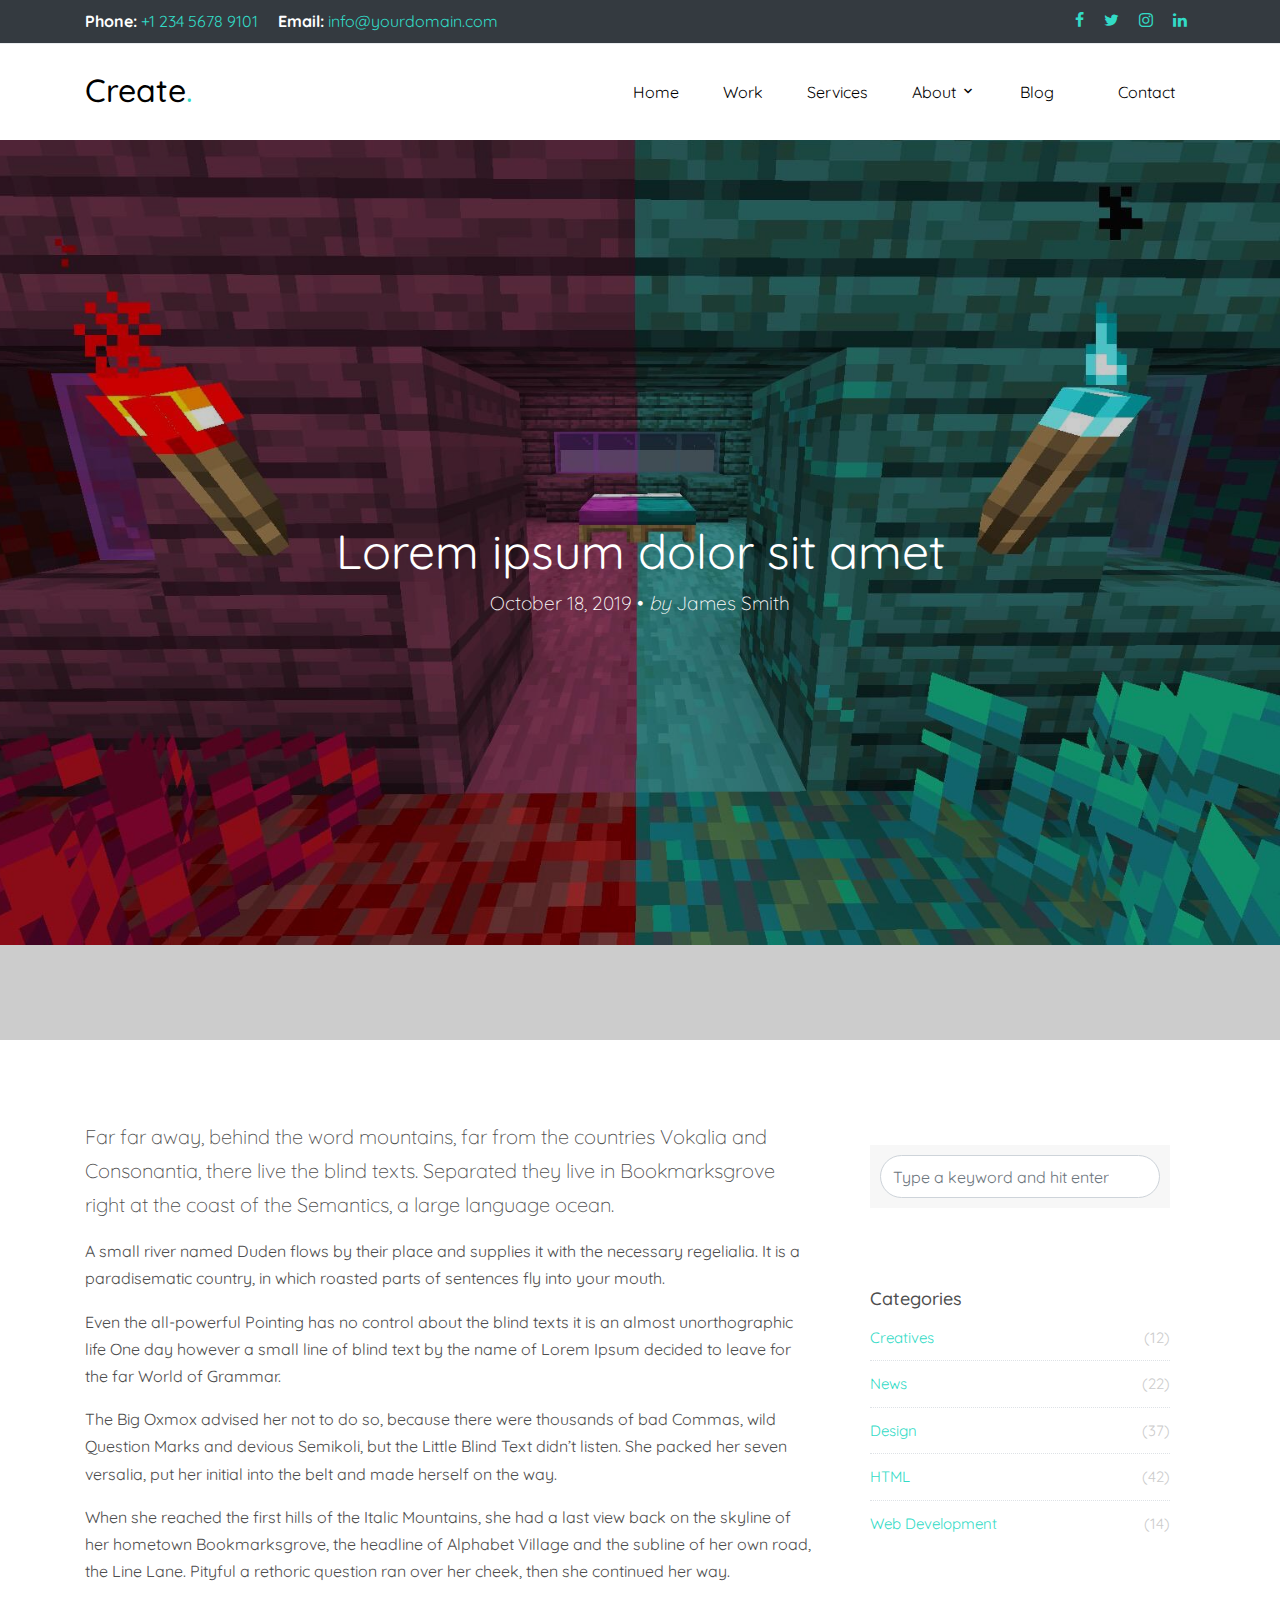
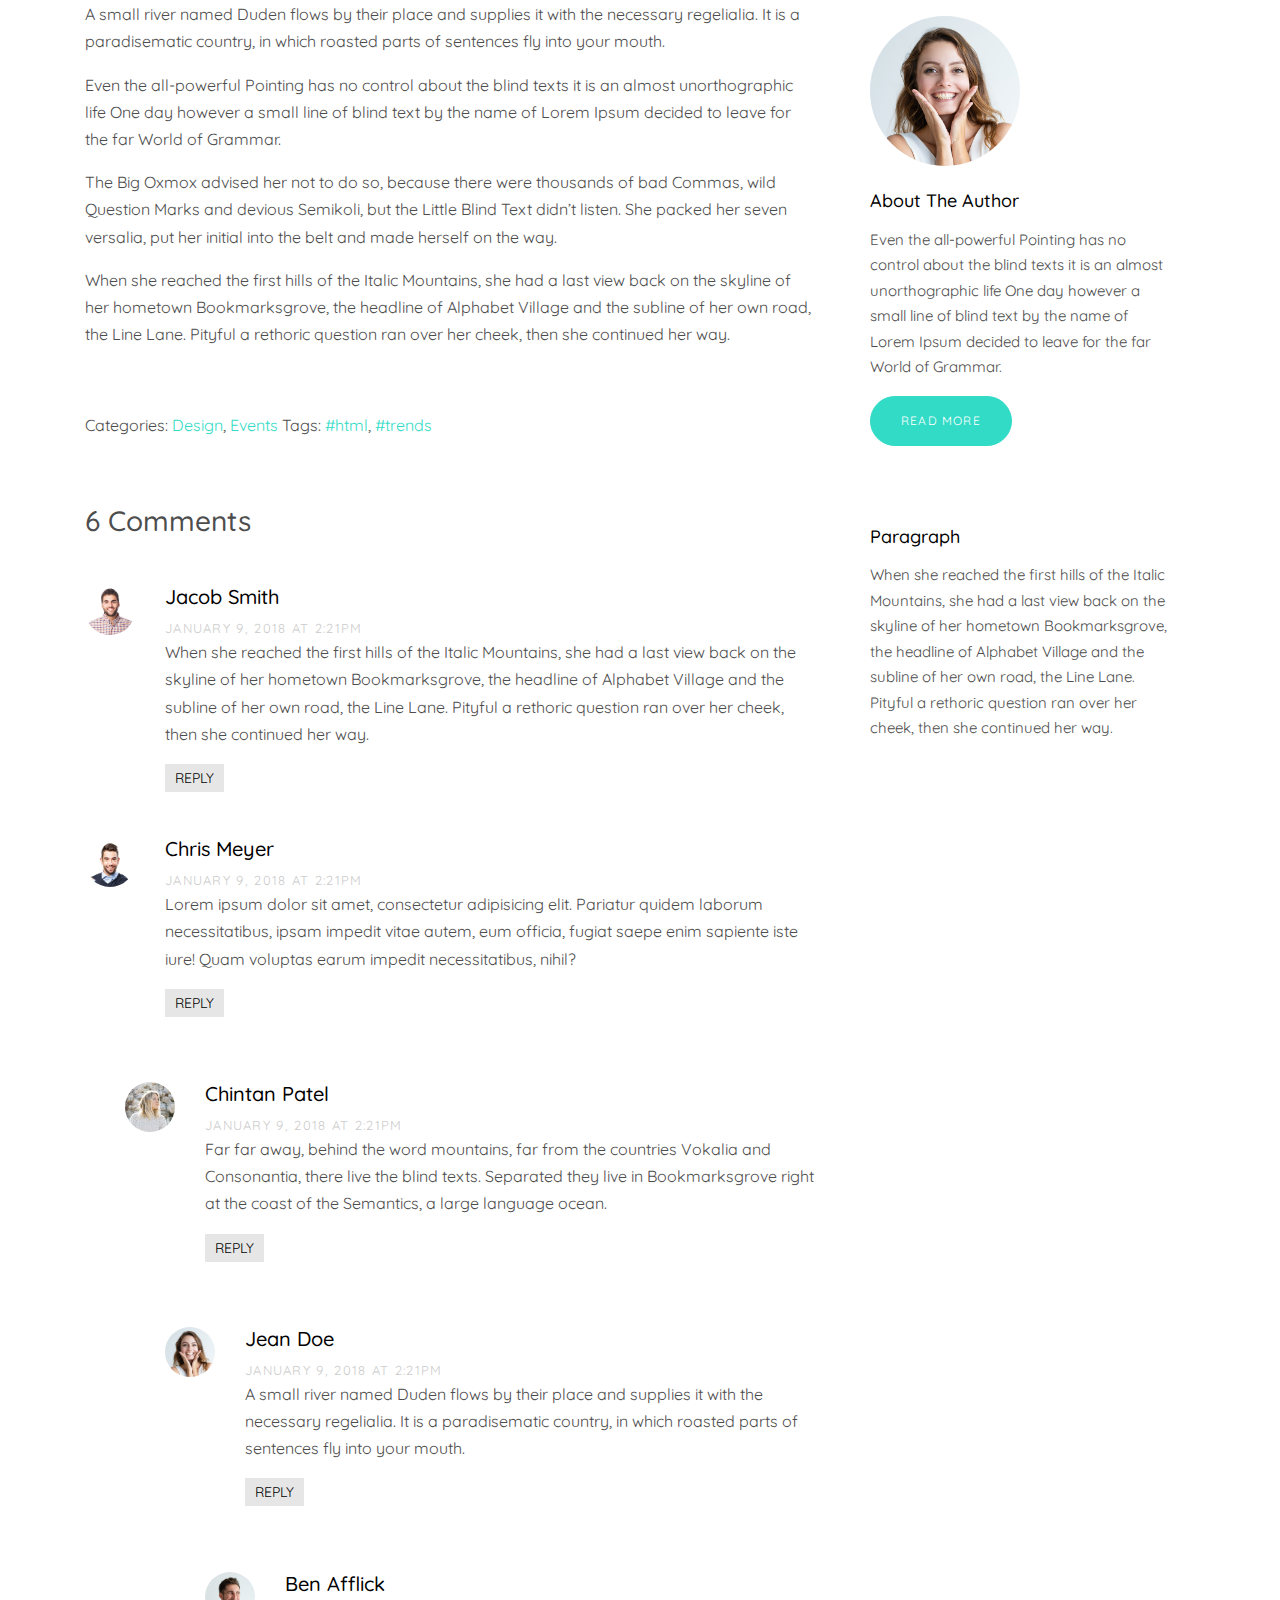
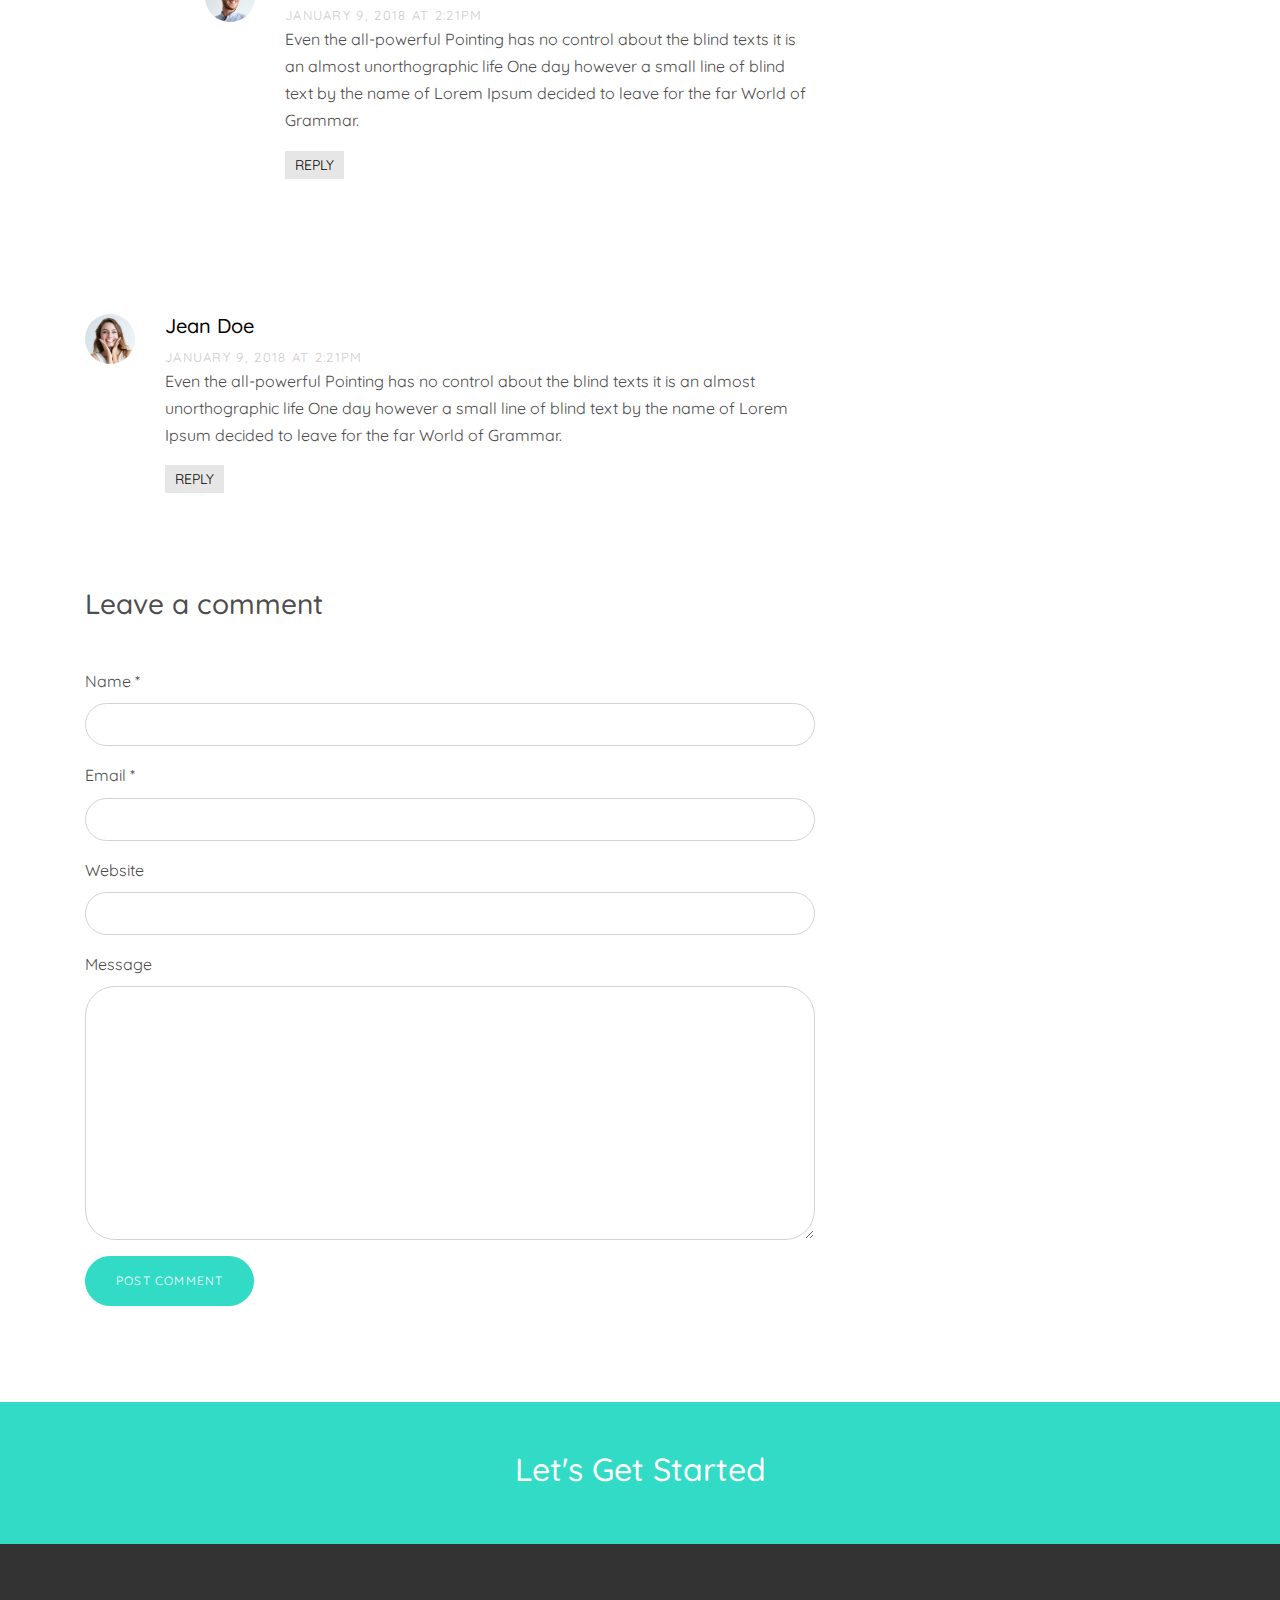
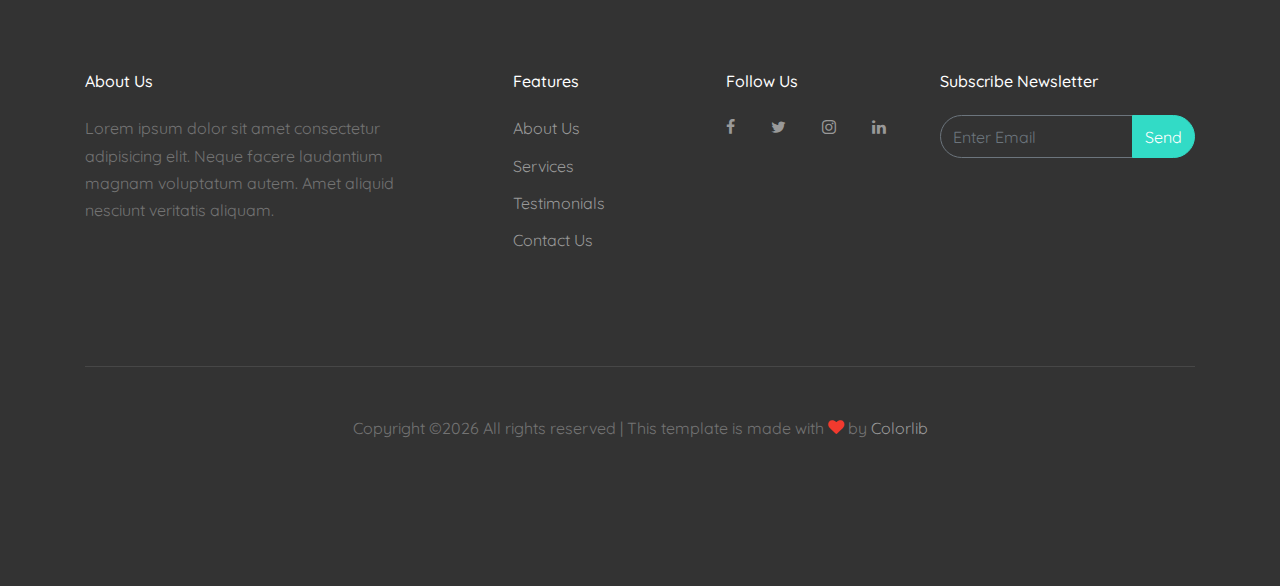
==== commit 26b3b2ee: "Fill the page with actual content" ====
--- a/single.html
+++ b/single.html
@@ -71,15 +71,15 @@
             <nav class="site-navigation position-relative text-right" role="navigation">
 
               <ul class="site-menu main-menu js-clone-nav mr-auto d-none d-lg-block">
-                <li><a href="index.html#home-section" class="nav-link">Home</a></li>
-                <li><a href="index.html#work-section" class="nav-link">Work</a></li>
+                <li><a href="index.html#home" class="nav-link">Home</a></li>
+                <li><a href="index.html#download" class="nav-link">Work</a></li>
                 <li>
-                  <a href="index.html#services-section" class="nav-link">Services</a>
+                  <a href="index.html#community" class="nav-link">Services</a>
                 </li>
                 <li class="has-children">
-                  <a href="index.html#about-section" class="nav-link">About</a>
+                  <a href="index.html#about" class="nav-link">About</a>
                   <ul class="dropdown">
-                    <li><a href="index.html#about-section">Specialties</a></li>
+                    <li><a href="index.html#about">Specialties</a></li>
                     <li><a href="index.html#team-section">Our Team</a></li>
                   </ul>
                 </li>
@@ -99,7 +99,7 @@
 
   
 
-    <div class="site-blocks-cover overlay" style="background-image: url(images/hero_1.jpg);" data-aos="fade" data-stellar-background-ratio="0.5">
+    <div class="site-blocks-cover overlay" style="background-image: url(images/nether_red_green.jpg);" data-aos="fade" data-stellar-background-ratio="0.5">
       <div class="container">
         <div class="row align-items-center justify-content-center text-center">
 
